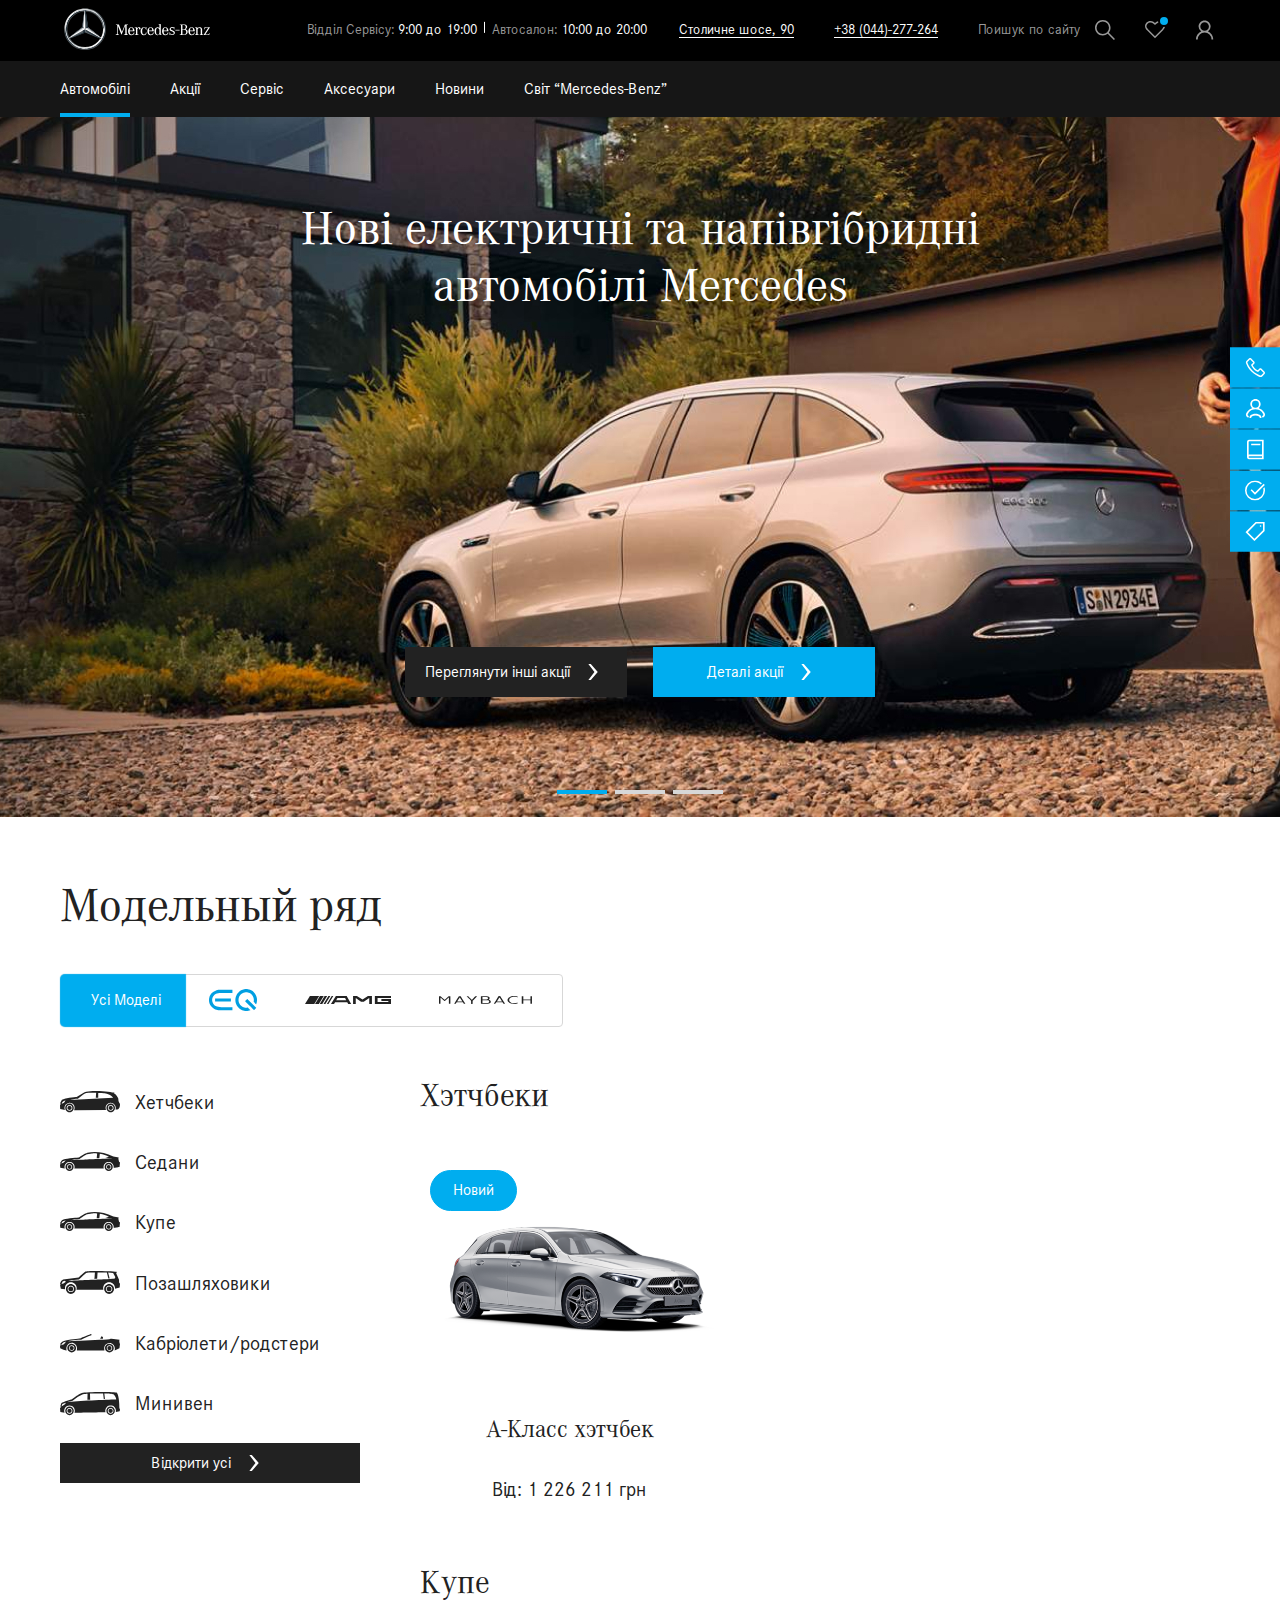
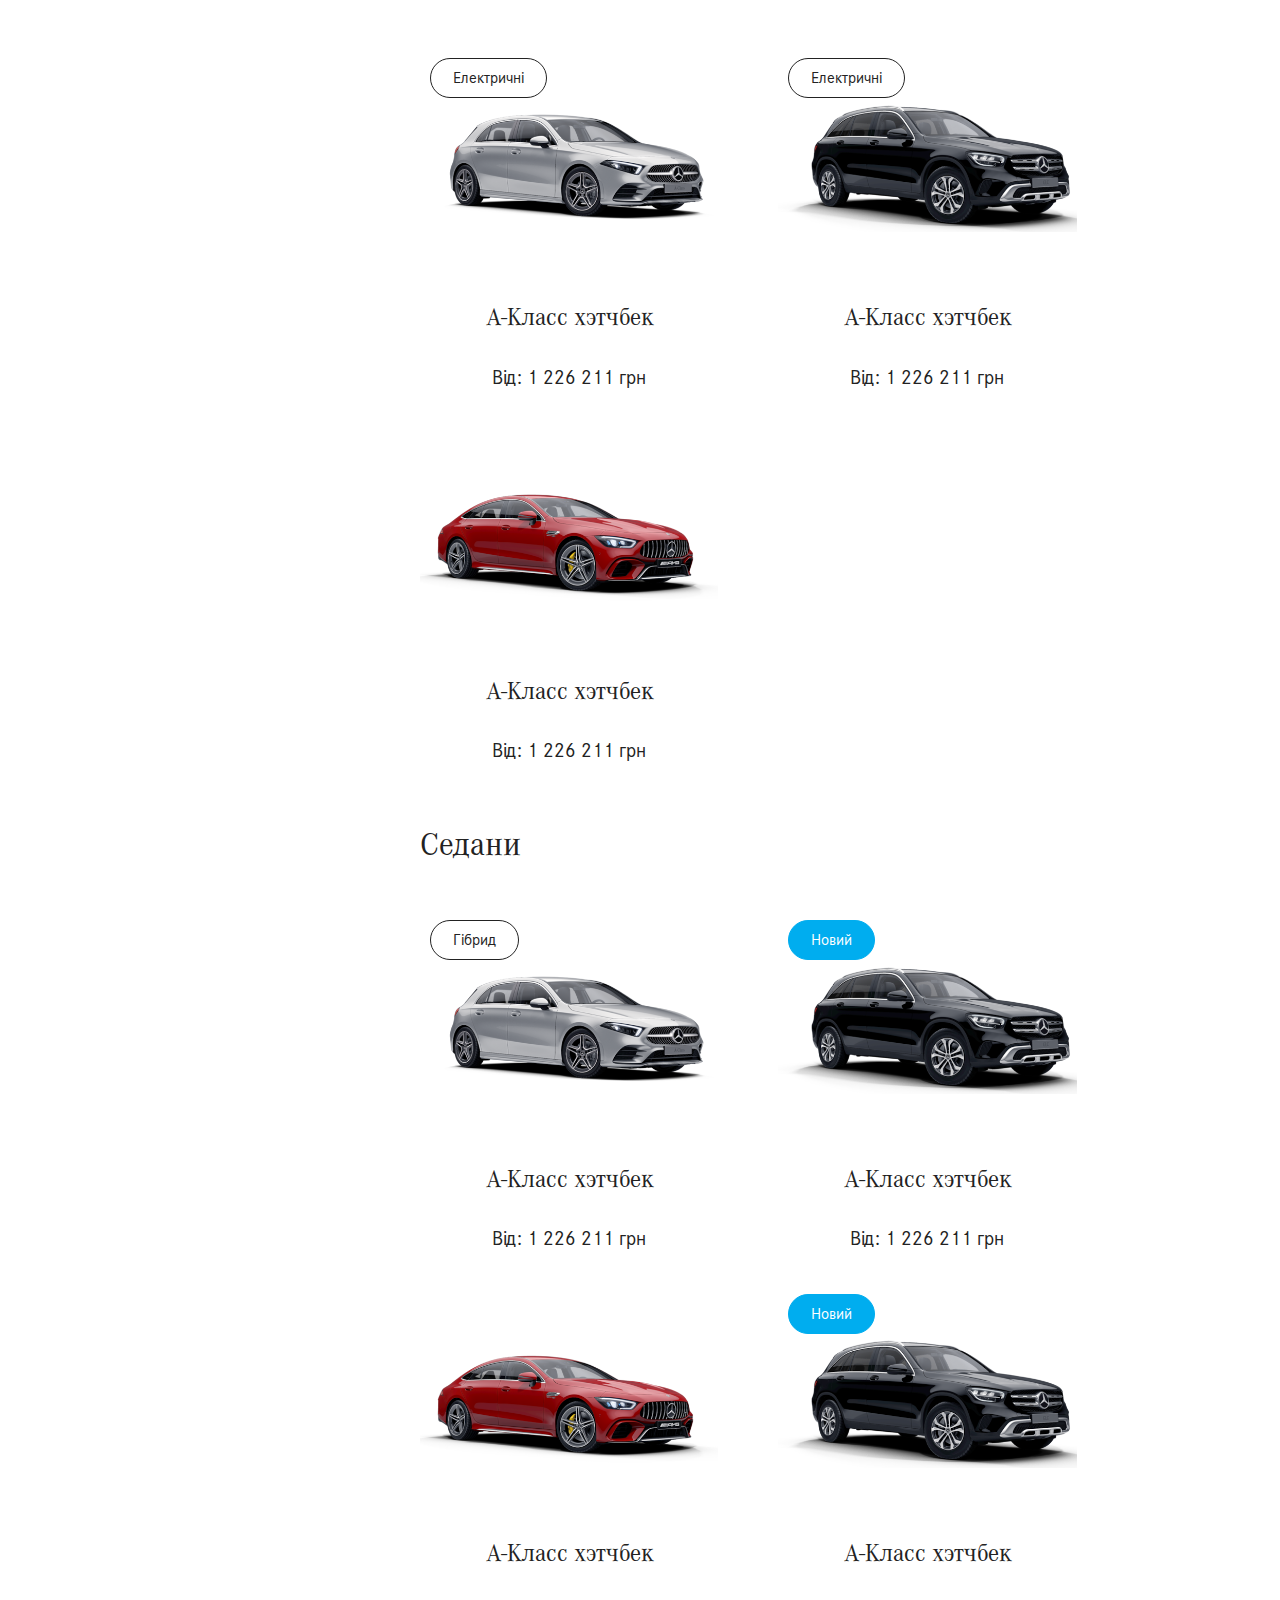
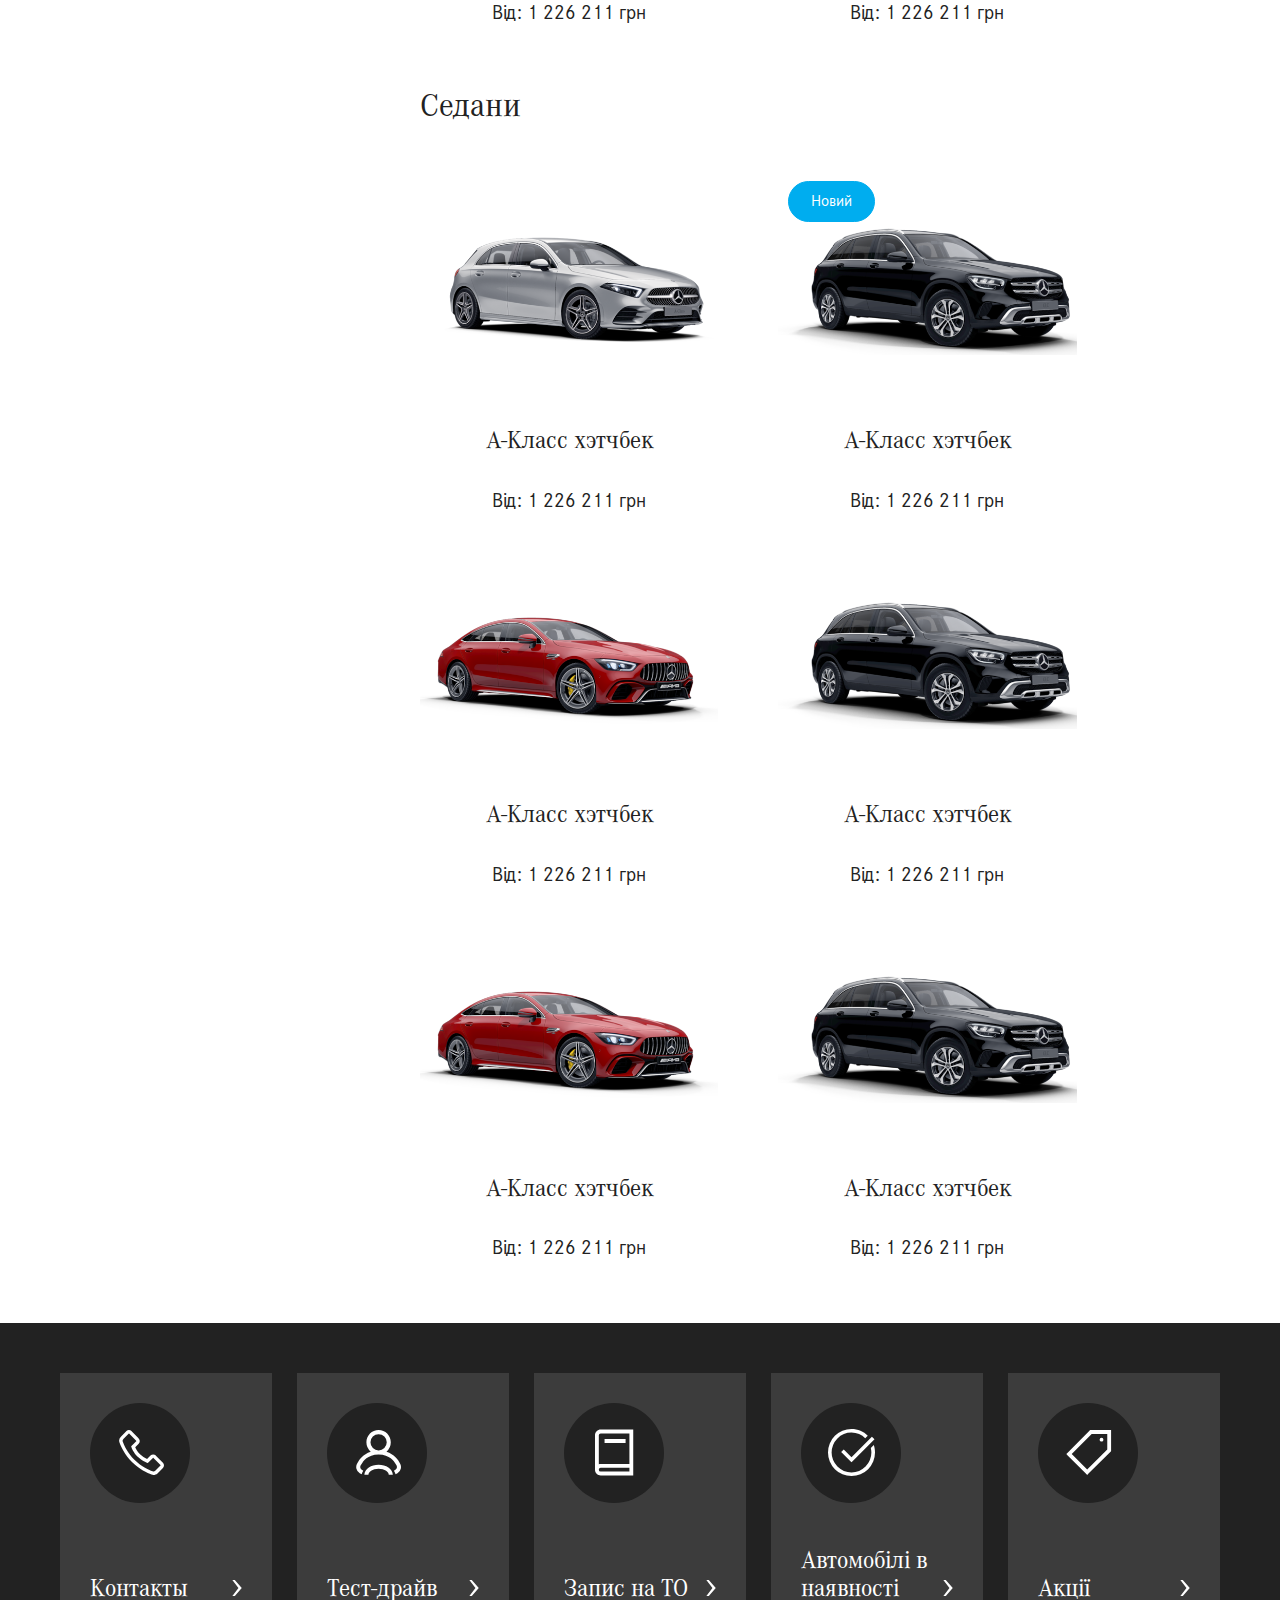
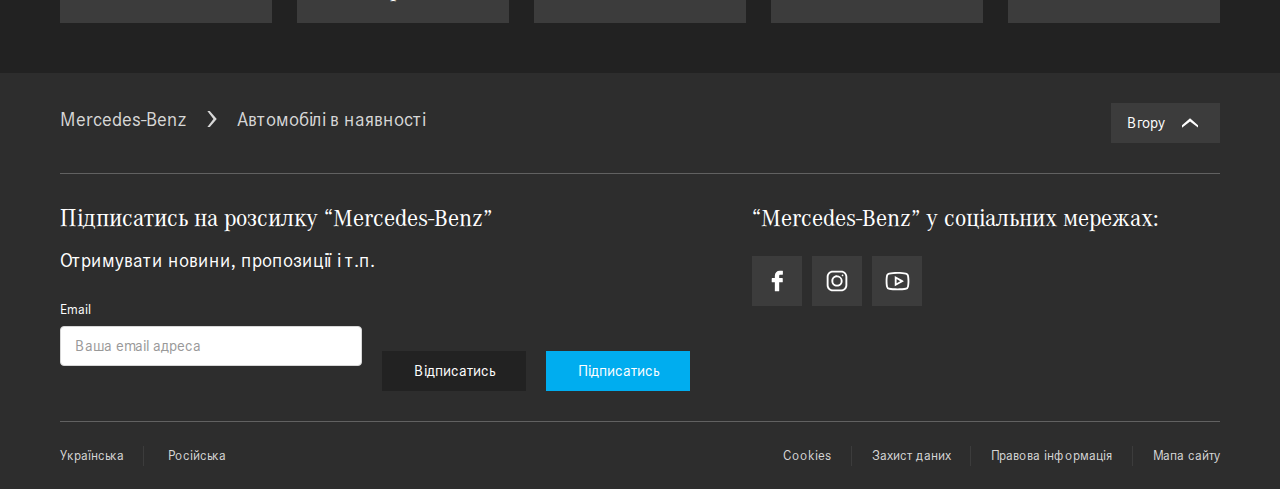
==== index.html @ 361cc805 "login-popup" ====
<!DOCTYPE html>
<html lang="ru">

<head>
	<meta charset="UTF-8">
	<meta name="viewport" content="width=device-width, user-scalable=no, initial-scale=1.0, maximum-scale=1.0, minimum-scale=1.0">
	<meta http-equiv="X-UA-Compatible" content="IE=edge">
	<meta name="format-detection" content="telephone=no">
	<title>Mercedes Benz</title>
	<meta name="description" content="">
	<meta name="keywords" content="">

	<!--== Preload Fonts -->
	<link rel="preload" href="fonts/CorporateA-Regular.woff2" as="font" type="font/woff" crossorigin="">
	<link rel="preload" href="fonts/CorporateS-Regular.woff2" as="font" type="font/woff" crossorigin="">

	<!--== favicon  -->
	<link rel="apple-touch-icon" sizes="180x180" href="favicon/apple-touch-icon.png">
	<link rel="icon" type="image/png" sizes="32x32" href="favicon/favicon-32x32.png">
	<link rel="icon" type="image/png" sizes="16x16" href="favicon/favicon-16x16.png">
	<link rel="manifest" href="favicon/site.webmanifest">
	<link rel="mask-icon" href="favicon/safari-pinned-tab.svg" color="#888888">
	<meta name="msapplication-TileColor" content="#000000">
	<meta name="theme-color" content="#000000">

	<link rel="stylesheet" href="css/vendor.css">
	<link rel="stylesheet" href="css/index.css">
</head>

<body class="body">
	<div class="site">
		<header class="site__header header">
			<div class="header__top">
				<div class="container">
					<a class="header__logo" href="/">
						<img src="images/mercedes-benz-logo.svg" alt="site logo">
					</a>

					<div class="header__info">
						<div class="header__worktime worktime">
							<div class="worktime__item">
								<span class="worktime__title">Відділ Сервісу:</span>
								<span class="worktime__time">9:00 до 19:00</span>
							</div>
							<div class="worktime__item">
								<span class="worktime__title">Автосалон:</span>
								<span class="worktime__time">10:00 до 20:00</span>
							</div>
						</div>
						
						<div class="header__address">Столичне шосе, 90</div>

						<a class="header__phone" href="tel:+38044277264">+38 (044)-277-264</a>
					</div>
					
					<div class="header__controll"> 
						<button class="button _icon header__search">
							Поишук по сайту
							<span class="icon">
								<svg class="icon-search">
									<use xlink:href="symbol/sprite.svg#icon-search"></use>
								</svg>
							</span>
						</button>

						<button class="button _icon _wishlist">
							<span class="icon">
								<svg class="icon-heart">
									<use xlink:href="symbol/sprite.svg#icon-heart"></use>
								</svg>
							</span>
						</button>
						<a class="button _icon js-popup" href="#popup-login">
							<span class="icon">
								<svg class="icon-user">
									<use xlink:href="symbol/sprite.svg#icon-user"></use>
								</svg>
							</span>
						</a>
					</div>

					<button class="button _icon button-burger">
						<span class="icon">
							<svg class="icon-burger">
								<use xlink:href="symbol/sprite.svg#icon-burger"></use>
							</svg>
						</span>
					</button>
				</div>
			</div>
	
			<div class="header__nav">
				<div class="container">
					<nav class="menu">
	<ul class="menu__list">
		<li class="menu__item _has-submenu">
			<a href="#" class="menu__link _is-active">Автомобілі</a>

			<div class="submenu ">
				<header class="submenu__header">
					<h2 class="submenu__title">Автомобілі</h2>
					<button class="button _icon">
						<span class="icon">
							<svg class="icon-times">
								<use xlink:href="symbol/sprite.svg#icon-times"></use>
							</svg>
						</span>
					</button>
				</header>

				<ul class="submenu__list">
					<li class="submenu__item _has-submenu">
						<a href="#" class="submenu__link">
							<span class="submenu__link-text">Огляд модельного ряду </span>
							<span class="icon">
								<svg class="icon-arrow-next">
									<use xlink:href="symbol/sprite.svg#icon-arrow-next"></use>
								</svg>
							</span>
						</a>

						<div class="submenu">
							<header class="submenu__header">
								<button class="button _icon">
									<span class="icon">
										<svg class="icon-arrow-prev">
											<use xlink:href="symbol/sprite.svg#icon-arrow-prev"></use>
										</svg>
									</span>
								</button>
								<span class="submenu__title">Огляд модельного ряду</span>
							</header>

							<ul class="submenu__list">
								<li class="submenu__item _has-submenu">
									<a href="#" class="submenu__link">Підменю другого порядку #1</a>
								</li>
								<li class="submenu__item _has-submenu">
									<a href="#" class="submenu__link">Підменю другого порядку #2</a>
								</li>
								<li class="submenu__item _has-submenu">
									<a href="#" class="submenu__link">Підменю другого порядку #3</a>
								</li>
								<li class="submenu__item _has-submenu">
									<a href="#" class="submenu__link">Підменю другого порядку #4</a>
								</li>
								<li class="submenu__item _has-submenu">
									<a href="#" class="submenu__link">Підменю другого порядку #5</a>
								</li>
							</ul>
						</div>
					</li>
					<li class="submenu__item _has-submenu">
						<a href="#" class="submenu__link">
							<span class="submenu__link-text">Огляд модельного ряду </span>
							<span class="icon">
								<svg class="icon-arrow-next">
									<use xlink:href="symbol/sprite.svg#icon-arrow-next"></use>
								</svg>
							</span>
						</a>

						<div class="submenu">
							<header class="submenu__header">
								<button class="button _icon">
									<span class="icon">
										<svg class="icon-arrow-prev">
											<use xlink:href="symbol/sprite.svg#icon-arrow-prev"></use>
										</svg>
									</span>
								</button>
								<span class="submenu__title">Огляд модельного ряду</span>
							</header>

							<ul class="submenu__list">
								<li class="submenu__item _has-submenu">
									<a href="#" class="submenu__link">Підменю другого порядку #1</a>
								</li>
								<li class="submenu__item _has-submenu">
									<a href="#" class="submenu__link">Підменю другого порядку #2</a>
								</li>
								<li class="submenu__item _has-submenu">
									<a href="#" class="submenu__link">Підменю другого порядку #3</a>
								</li>
								<li class="submenu__item _has-submenu">
									<a href="#" class="submenu__link">Підменю другого порядку #4</a>
								</li>
								<li class="submenu__item _has-submenu">
									<a href="#" class="submenu__link">Підменю другого порядку #5</a>
								</li>
							</ul>
						</div>
					</li>
					<li class="submenu__item">
						<a href="#" class="submenu__link">
							<span class="submenu__link-text">Автомобілі в наявності</span>
						</a>
					</li>
					<li class="submenu__item">
						<a href="#" class="submenu__link">
							<span class="submenu__link-text">Акційні автомобілі</span>
						</a>
					</li>
					<li class="submenu__item">
						<a href="#" class="submenu__link">
							<span class="submenu__link-text">Тест-драйв</span>
						</a>
					</li>
					<li class="submenu__item">
						<a href="#" class="submenu__link">
							<span class="submenu__link-text">Порівняти автомобілі</span>
						</a>
					</li>
					<li class="submenu__item">
						<a href="#" class="submenu__link">
							<span class="submenu__link-text">Фінансові програми</span>
						</a>
					</li>
					<li class="submenu__item">
						<a href="#" class="submenu__link">
							<span class="submenu__link-text">Прайс-лист</span>
						</a>
					</li>
					<li class="submenu__item">
						<a href="#" class="submenu__link">
							<span class="submenu__link-text">Корпоративнi продажi</span>
						</a>
					</li>
				</ul>
			</div>
		</li>

		<li class="menu__item _has-submenu">
			<a href="#" class="menu__link">Акції</a>

			<div class="submenu">
				<header class="submenu__header">
					<h2 class="submenu__title">Аакції</h2>
					<button class="button _icon">
						<span class="icon">
							<svg class="icon-times">
								<use xlink:href="symbol/sprite.svg#icon-times"></use>
							</svg>
						</span>
					</button>
				</header>

				<ul class="submenu__list">
					<li class="submenu__item _has-submenu">
						<a href="#" class="submenu__link">
							<span class="submenu__link-text">Огляд модельного ряду </span>
							<span class="icon">
								<svg class="icon-arrow-next">
									<use xlink:href="symbol/sprite.svg#icon-arrow-next"></use>
								</svg>
							</span>
						</a>

						<div class="submenu">
							<header class="submenu__header">
								<button class="button _icon">
									<span class="icon">
										<svg class="icon-arrow-prev">
											<use xlink:href="symbol/sprite.svg#icon-arrow-prev"></use>
										</svg>
									</span>
								</button>
								<span class="submenu__title">Огляд модельного ряду</span>
							</header>

							<ul class="submenu__list">
								<li class="submenu__item _has-submenu">
									<a href="#" class="submenu__link">Підменю другого порядку #1</a>
								</li>
								<li class="submenu__item _has-submenu">
									<a href="#" class="submenu__link">Підменю другого порядку #2</a>
								</li>
								<li class="submenu__item _has-submenu">
									<a href="#" class="submenu__link">Підменю другого порядку #3</a>
								</li>
								<li class="submenu__item _has-submenu">
									<a href="#" class="submenu__link">Підменю другого порядку #4</a>
								</li>
								<li class="submenu__item _has-submenu">
									<a href="#" class="submenu__link">Підменю другого порядку #5</a>
								</li>
							</ul>
						</div>
					</li>
					<li class="submenu__item _has-submenu">
						<a href="#" class="submenu__link">
							<span class="submenu__link-text">Огляд модельного ряду </span>
							<span class="icon">
								<svg class="icon-arrow-next">
									<use xlink:href="symbol/sprite.svg#icon-arrow-next"></use>
								</svg>
							</span>
						</a>

						<div class="submenu">
							<header class="submenu__header">
								<button class="button _icon">
									<span class="icon">
										<svg class="icon-arrow-prev">
											<use xlink:href="symbol/sprite.svg#icon-arrow-prev"></use>
										</svg>
									</span>
								</button>
								<span class="submenu__title">Огляд модельного ряду</span>
							</header>

							<ul class="submenu__list">
								<li class="submenu__item _has-submenu">
									<a href="#" class="submenu__link">Підменю другого порядку #1</a>
								</li>
								<li class="submenu__item _has-submenu">
									<a href="#" class="submenu__link">Підменю другого порядку #2</a>
								</li>
								<li class="submenu__item _has-submenu">
									<a href="#" class="submenu__link">Підменю другого порядку #3</a>
								</li>
								<li class="submenu__item _has-submenu">
									<a href="#" class="submenu__link">Підменю другого порядку #4</a>
								</li>
								<li class="submenu__item _has-submenu">
									<a href="#" class="submenu__link">Підменю другого порядку #5</a>
								</li>
							</ul>
						</div>
					</li>
					<li class="submenu__item">
						<a href="#" class="submenu__link">
							<span class="submenu__link-text">Автомобілі в наявності</span>
						</a>
					</li>
					<li class="submenu__item">
						<a href="#" class="submenu__link">
							<span class="submenu__link-text">Акційні автомобілі</span>
						</a>
					</li>
					<li class="submenu__item">
						<a href="#" class="submenu__link">
							<span class="submenu__link-text">Тест-драйв</span>
						</a>
					</li>
					<li class="submenu__item">
						<a href="#" class="submenu__link">
							<span class="submenu__link-text">Порівняти автомобілі</span>
						</a>
					</li>
					<li class="submenu__item">
						<a href="#" class="submenu__link">
							<span class="submenu__link-text">Фінансові програми</span>
						</a>
					</li>
					<li class="submenu__item">
						<a href="#" class="submenu__link">
							<span class="submenu__link-text">Прайс-лист</span>
						</a>
					</li>
					<li class="submenu__item">
						<a href="#" class="submenu__link">
							<span class="submenu__link-text">Корпоративнi продажi</span>
						</a>
					</li>
				</ul>
			</div>
		</li>
		
		<li class="menu__item"><a href="#" class="menu__link">Сервіс</a></li>
		
		<li class="menu__item"><a href="#" class="menu__link">Аксесуари</a></li>
		<li class="menu__item"><a href="#" class="menu__link">Новини</a></li>
		<li class="menu__item"><a href="#" class="menu__link">Світ “Mercedes-Benz”</a></li>
	</ul>
</nav>
				</div>
			</div>
		</header>
		

	<section class="section">
		<div class="main-slider swiper-container">
			<div class="main-slider__wrapper swiper-wrapper">
				<div class="main-slider__slide swiper-slide">
					<div class="main-slider__media">
						<img src="images/slider-slide-01.jpg" alt="">
					</div>
					<div class="main-slider__content">
						<div class="container">
							<h2 class="main-slider__title">Нові електричні та напівгібридні автомобілі Mercedes</h2>
						</div>
					</div>

					<div class="main-slider__footer">
						<div class="container">
							<a href="#" class="button button-primary _dark _icon-right" >
								Переглянути інші акції
								<span class="icon">
									<svg class="icon-arrow-next">
										<use xlink:href="symbol/sprite.svg#icon-arrow-next"></use>
									</svg>
								</span>
							</a>

							<a href="#" class="button button-primary _icon-right" >
								Деталі акції
								<span class="icon">
									<svg class="icon-arrow-next">
										<use xlink:href="symbol/sprite.svg#icon-arrow-next"></use>
									</svg>
								</span>
							</a>
						</div>
					</div>
				</div>
				<div class="main-slider__slide swiper-slide">
					<div class="main-slider__media">
						<img src="images/slider-slide-01.jpg" alt="">
					</div>
					<div class="main-slider__content">
						<div class="container">
							<h2 class="main-slider__title">Нові електричні та напівгібридні автомобілі Mercedes</h2>
						</div>
					</div>

					<div class="main-slider__footer">
						<div class="container">
							<a href="#" class="button button-primary _dark _icon-right" >
								Переглянути інші акції
								<span class="icon">
									<svg class="icon-arrow-next">
										<use xlink:href="symbol/sprite.svg#icon-arrow-next"></use>
									</svg>
								</span>
							</a>

							<a href="#" class="button button-primary _icon-right" >
								Деталі акції
								<span class="icon">
									<svg class="icon-arrow-next">
										<use xlink:href="symbol/sprite.svg#icon-arrow-next"></use>
									</svg>
								</span>
							</a>
						</div>
					</div>
				</div>
				<div class="main-slider__slide swiper-slide">
					<div class="main-slider__media">
						<img src="images/slider-slide-01.jpg" alt="">
					</div>
					<div class="main-slider__content">
						<div class="container">
							<h2 class="main-slider__title">Нові електричні та напівгібридні автомобілі Mercedes</h2>
						</div>
					</div>

					<div class="main-slider__footer">
						<div class="container">
							<a href="#" class="button button-primary _dark _icon-right" >
								Переглянути інші акції
								<span class="icon">
									<svg class="icon-arrow-next">
										<use xlink:href="symbol/sprite.svg#icon-arrow-next"></use>
									</svg>
								</span>
							</a>

							<a href="#" class="button button-primary _icon-right" >
								Деталі акції
								<span class="icon">
									<svg class="icon-arrow-next">
										<use xlink:href="symbol/sprite.svg#icon-arrow-next"></use>
									</svg>
								</span>
							</a>
						</div>
					</div>
				</div>
			</div>

			<div class="main-slider__pagination"></div>
		</div>
	</section>
	<section class="front-catalog">
		<header class="front-catalog__header">
			<div class="container">
				<h2 class="front-catalog__title">Модельный ряд</h2>
			</div>
		</header>

		<div class="front-catalog__model-sort model-sort">
			<div class="container">
				<div class="model-sort__content">
					<ul class="model-sort__list">
						<li class="model-sort__item">
							<button class="button model-sort__button _is-active" data-model-sort-label="Усі Моделі">Усі Моделі</button>
						</li>
						<li class="model-sort__item">
							<button class="button model-sort__button" data-model-sort-label="EQ Electric Intelligence">
								<svg width="48" height="22" viewBox="0 0 48 22" fill="none" xmlns="http://www.w3.org/2000/svg">
									<path d="M17.2435 0.688027C19.2449 0.688027 21.2621 0.688027 23.2635 0.688027C23.295 0.688027 23.3108 0.688027 23.3423 0.688027C23.4211 0.672027 23.4526 0.720026 23.4368 0.800026C23.4368 0.816026 23.4368 0.832027 23.4368 0.848027C23.4368 1.82403 23.4368 2.78403 23.4368 3.76003C23.4368 3.90403 23.4368 3.90403 23.2793 3.90403C19.6704 3.90403 16.0773 3.90403 12.4684 3.90403C11.7908 3.90403 11.1289 3.93603 10.467 4.00003C9.61603 4.09603 8.78079 4.24003 7.97708 4.49603C7.36247 4.68803 6.77938 4.94403 6.22781 5.28003C5.72351 5.58403 5.31377 5.98403 4.93555 6.43203C4.63613 6.78403 4.36822 7.13603 4.13183 7.53603C3.84817 8.01603 3.61178 8.52803 3.43843 9.07203C3.20204 9.82403 3.12324 10.576 3.15476 11.36C3.18628 11.92 3.28084 12.48 3.45419 13.024C3.83241 14.24 4.52581 15.264 5.42409 16.144C5.81807 16.528 6.27508 16.816 6.76362 17.056C7.56734 17.456 8.41833 17.696 9.30085 17.856C10.3094 18.032 11.318 18.112 12.3424 18.128C15.9827 18.144 19.6231 18.128 23.2635 18.144C23.4368 18.144 23.4211 18.144 23.4368 18.32C23.4368 19.28 23.4368 20.24 23.4368 21.184C23.4368 21.344 23.4368 21.344 23.2793 21.344C20.9311 21.344 18.583 21.344 16.2349 21.344C14.7378 21.344 13.2564 21.344 11.7593 21.344C10.9556 21.344 10.1518 21.264 9.34813 21.136C8.68624 21.024 8.04011 20.896 7.40974 20.704C6.70058 20.496 6.02294 20.24 5.36105 19.904C4.66764 19.552 4.00576 19.152 3.43843 18.624C2.88686 18.128 2.41408 17.584 1.95706 16.992C1.46853 16.352 1.05879 15.68 0.743607 14.928C0.475701 14.288 0.28659 13.632 0.160517 12.944C0.0344431 12.224 -0.0128344 11.488 0.00292477 10.752C0.018684 9.77603 0.160517 8.81603 0.459942 7.88803C0.633293 7.32803 0.88544 6.78403 1.16911 6.27203C1.54733 5.58403 2.03586 4.96003 2.54015 4.36803C3.12324 3.69603 3.76937 3.10403 4.54157 2.64003C5.17194 2.25603 5.84958 1.93603 6.54299 1.68003C7.1576 1.45603 7.80372 1.26403 8.43409 1.12003C9.01718 0.992026 9.60027 0.896027 10.1834 0.832027C11.7593 0.656027 13.351 0.736026 14.9269 0.720026C15.7148 0.672026 16.4713 0.688027 17.2435 0.688027Z" fill="#009FE2"/>
									<path d="M37.2104 22C36.4854 22 35.7763 21.936 35.0671 21.792C33.7433 21.52 32.5141 21.024 31.3795 20.272C30.6545 19.808 30.0084 19.248 29.4096 18.624C28.9525 18.144 28.5428 17.616 28.1646 17.056C27.7076 16.368 27.3451 15.632 27.0614 14.848C26.9039 14.4 26.762 13.952 26.6517 13.488C26.5099 12.816 26.4153 12.144 26.3838 11.472C26.368 10.928 26.3838 10.368 26.4311 9.824C26.4941 9.216 26.6044 8.624 26.762 8.048C26.9826 7.232 27.2978 6.464 27.6918 5.728C27.9755 5.216 28.2907 4.72 28.6531 4.256C29.0156 3.776 29.4253 3.328 29.8666 2.912C30.5285 2.288 31.2691 1.76 32.0729 1.312C32.5614 1.056 33.0499 0.831999 33.57 0.639999C34.1058 0.447999 34.6416 0.304 35.1932 0.192C35.9181 0.0480001 36.6588 0 37.3837 0C37.9038 0 38.4081 0.0639996 38.9124 0.144C39.653 0.272 40.378 0.464 41.0714 0.736C41.8278 1.024 42.5212 1.408 43.1989 1.856C43.8607 2.304 44.4596 2.816 45.0112 3.408C45.7676 4.224 46.398 5.136 46.8865 6.144C47.2805 6.976 47.5799 7.824 47.769 8.736C47.8793 9.312 47.9581 9.888 47.9897 10.464C48.0054 10.896 48.0054 11.344 47.9739 11.776C47.9581 12.192 47.8951 12.608 47.8163 13.008C47.706 13.616 47.5484 14.224 47.3278 14.816C47.2805 14.944 47.2332 15.072 47.1859 15.2C47.1544 15.296 47.1229 15.296 47.0599 15.232C46.6344 14.784 46.1931 14.352 45.7676 13.904C45.4209 13.552 45.0742 13.2 44.7117 12.832C44.6645 12.784 44.6487 12.752 44.6645 12.688C44.8536 11.824 44.8851 10.96 44.7905 10.096C44.7117 9.44 44.5699 8.816 44.3335 8.192C43.9868 7.296 43.514 6.496 42.8679 5.776C42.2375 5.072 41.4969 4.496 40.6616 4.048C40.0943 3.76 39.4954 3.536 38.8651 3.392C38.1874 3.232 37.494 3.168 36.8006 3.2C36.0284 3.248 35.272 3.392 34.5471 3.664C33.8537 3.92 33.2075 4.272 32.6244 4.72C31.9468 5.232 31.3795 5.84 30.8909 6.544C30.5127 7.104 30.1975 7.696 29.9769 8.336C29.7405 8.992 29.5987 9.68 29.5514 10.384C29.5041 10.976 29.5199 11.552 29.6144 12.144C29.7405 12.992 29.9927 13.776 30.3709 14.544C30.8752 15.552 31.5528 16.384 32.4196 17.088C33.2863 17.808 34.2792 18.288 35.3665 18.56C36.2491 18.784 37.1473 18.832 38.0614 18.736C38.3135 18.704 38.5657 18.672 38.8178 18.608C38.8966 18.592 38.9596 18.608 39.0069 18.672C39.7791 19.472 40.5671 20.256 41.3393 21.056C41.4181 21.136 41.3866 21.152 41.3078 21.184C40.6931 21.44 40.0785 21.632 39.4324 21.776C38.6917 21.92 37.951 22 37.2104 22Z" fill="#009FE2"/>
									<path d="M13.9813 12.608C11.4126 12.608 8.84382 12.608 6.27507 12.608C6.24356 12.608 6.21204 12.608 6.18052 12.608C6.11748 12.608 6.10172 12.592 6.10172 12.528C6.10172 12.416 6.10172 12.304 6.10172 12.192C6.10172 11.312 6.10172 10.432 6.10172 9.55202C6.10172 9.39202 6.10172 9.39202 6.25932 9.39202C9.61602 9.39202 12.9727 9.39202 16.3452 9.39202C18.1102 9.39202 19.891 9.39202 21.656 9.39202C21.924 9.39202 21.8767 9.37602 21.8767 9.61602C21.8767 10.56 21.8767 11.52 21.8767 12.464C21.8767 12.608 21.8767 12.608 21.7348 12.608C19.1346 12.608 16.5658 12.608 13.9813 12.608Z" fill="#009FE2"/>
									<path d="M47.2017 18.96C47.1859 18.976 47.1702 19.008 47.1544 19.024C46.461 19.728 45.7676 20.416 45.09 21.12C45.0112 21.2 44.9639 21.184 44.8851 21.104C44.365 20.576 43.8607 20.048 43.3407 19.536C42.4582 18.64 41.5757 17.728 40.6931 16.832C40.0943 16.224 39.4797 15.6 38.8808 14.992C37.9668 14.064 37.0685 13.136 36.1545 12.208C36.0915 12.144 36.1072 12.112 36.1545 12.064C36.6903 11.52 37.2261 10.976 37.7619 10.432C37.9195 10.272 38.0929 10.096 38.2505 9.936C38.2977 9.872 38.345 9.888 38.3923 9.936C38.9754 10.528 39.5585 11.12 40.1416 11.712C40.4568 12.032 40.7719 12.352 41.0871 12.672C41.6072 13.2 42.1272 13.728 42.663 14.272C43.4983 15.136 44.3493 15.984 45.1845 16.848C45.8464 17.52 46.5083 18.192 47.1702 18.864C47.1702 18.896 47.2017 18.912 47.2017 18.96Z" fill="#009FE2"/>
								</svg>
							</button>
						</li>
						<li class="model-sort__item">
							<button class="button model-sort__button" data-model-sort-label="AMG">
								<svg width="86" height="8" viewBox="0 0 86 8" fill="none" xmlns="http://www.w3.org/2000/svg">
									<path fill-rule="evenodd" clip-rule="evenodd" d="M0 8H9.3011L14.1705 0.0347612H4.90567L0 8ZM18.7121 0.0347612H14.9335L10.0283 8H13.8436L18.7121 0.0347612ZM14.7519 8H17.2949L22.1638 0.0347612H19.6204L14.7519 8ZM18.5305 8H20.3834L25.3245 0.0347612H23.3989L18.5305 8ZM28.3037 0.0347612H26.7417L21.8728 8H23.4352L28.3037 0.0347612ZM86 1.91287V0H69.8681V7.9648H86V3.02574H76.3721V4.93861H83.3472V5.98196H72.5568V1.91287H86ZM64.2361 2.01716V7.9648H66.9253V0H62.9651L57.5152 3.5824L51.8837 0H48.0684V7.9648H50.7575V2.01716L56.0254 5.70429H58.7508L64.2361 2.01716ZM46.1433 7.9648L41.6743 0H30.8834L25.9786 7.9648H29.0304L30.084 6.2605H42.2553L43.2004 7.9648H46.1433ZM40.0755 1.91287L41.2017 4.2077H31.1744L32.4821 1.91287H40.0755Z" fill="#222222"/>
								</svg>
							</button>
						</li>
						<li class="model-sort__item">
							<button class="button model-sort__button" data-model-sort-label="Maybach">
								<svg width="93" height="8" viewBox="0 0 93 8" fill="none" xmlns="http://www.w3.org/2000/svg">
									<path d="M41.8912 3.9794C41.8912 2.83896 41.8912 1.67425 41.8912 0.533811C41.8912 0.194104 41.9427 0.145574 42.3031 0.145574C44.1312 0.145574 45.9593 0.121309 47.8131 0.145574C48.7143 0.145574 49.5382 0.363959 50.1819 1.04337C50.8513 1.74705 50.7998 2.66911 50.1046 3.34852C49.8987 3.54264 49.9244 3.59117 50.1819 3.71249C50.7998 3.95514 51.3148 4.31911 51.598 4.90146C51.9842 5.67793 51.7525 6.5272 51.0316 7.10955C50.4394 7.57058 49.7699 7.81323 48.9975 7.81323C46.7575 7.81323 44.5174 7.81323 42.3031 7.81323C41.9942 7.81323 41.9427 7.7647 41.9427 7.47352C41.8912 6.30882 41.8912 5.14411 41.8912 3.9794ZM46.1653 4.19779C45.3928 4.19779 44.6462 4.19779 43.8737 4.19779C43.5133 4.19779 43.4618 4.24631 43.4618 4.58602C43.4618 5.31396 43.4618 6.0419 43.4618 6.76984C43.4618 7.06102 43.539 7.10955 43.8223 7.10955C45.3671 7.10955 46.8862 7.10955 48.4311 7.10955C48.8173 7.10955 49.2035 7.01249 49.5382 6.76984C50.3879 6.18749 50.4909 5.2897 49.6669 4.61029C49.2807 4.29484 48.843 4.17352 48.3281 4.17352C47.6329 4.19778 46.8862 4.19779 46.1653 4.19779ZM45.6761 0.897782C45.0581 0.897782 44.4402 0.897782 43.8223 0.897782C43.539 0.897782 43.4618 0.94631 43.4618 1.23749C43.4618 1.89263 43.4618 2.52352 43.4618 3.17866C43.4618 3.39705 43.539 3.51837 43.7965 3.51837C45.0066 3.51837 46.191 3.54264 47.4012 3.51837C48.0963 3.49411 48.6628 3.20293 49.0232 2.62058C49.1777 2.35367 49.1777 2.08675 49.0232 1.81984C48.637 1.21322 48.0963 0.922048 47.3497 0.922048C46.7832 0.897783 46.2168 0.897782 45.6761 0.897782Z" fill="#222222"/>
									<path d="M9.78405 1.60145C9.57807 1.7713 9.37209 1.91689 9.19186 2.08674C8.08472 3.05733 7.00332 4.00365 5.89618 4.97424C5.71595 5.11983 5.61296 5.09557 5.45847 4.97424C4.48007 4.12498 3.50166 3.27571 2.549 2.42645C2.26578 2.1838 1.98256 1.94115 1.69934 1.69851C1.67359 1.67424 1.5706 1.64998 1.54485 1.64998C1.49336 1.67424 1.46761 1.74703 1.46761 1.79556C1.46761 1.91689 1.46761 2.06248 1.46761 2.1838C1.46761 3.95513 1.46761 5.70219 1.46761 7.47351C1.46761 7.74042 1.39037 7.81322 1.10714 7.81322C0.849668 7.81322 0.566445 7.81322 0.30897 7.81322C0.10299 7.81322 0 7.71616 0 7.52204C0 7.40072 0 7.25513 0 7.1338C0 4.92571 0 2.71762 0 0.533799C0 0.194092 0.0514951 0.145561 0.41196 0.145561C0.61794 0.145561 0.82392 0.169826 1.0299 0.145561C1.36462 0.121297 1.59635 0.218358 1.82807 0.436741C2.88372 1.38307 3.96512 2.32939 5.02076 3.27571C5.17525 3.4213 5.35548 3.56689 5.53571 3.66395C5.61296 3.71248 5.76744 3.68821 5.81894 3.63968C6.53987 3.0088 7.2608 2.35365 7.98173 1.72277C8.52242 1.23747 9.08887 0.776447 9.62957 0.315417C9.70681 0.242623 9.83555 0.194092 9.93854 0.169828C10.3248 0.145563 10.711 0.145563 11.1229 0.169828C11.2774 0.169828 11.3804 0.266888 11.3804 0.436741C11.3804 0.558065 11.3804 0.703651 11.3804 0.824974C11.3804 3.03306 11.3804 5.24116 11.3804 7.44925C11.3804 7.76469 11.3289 7.81322 10.9942 7.81322C10.7367 7.81322 10.4792 7.81322 10.2218 7.81322C9.96429 7.81322 9.88704 7.71616 9.88704 7.49777C9.88704 7.03674 9.88704 6.57571 9.88704 6.09042C9.88704 4.68307 9.88704 3.25145 9.91279 1.84409C9.91279 1.7713 9.88704 1.72277 9.88704 1.64998C9.83555 1.64998 9.8098 1.62571 9.78405 1.60145Z" fill="#222222"/>
									<path d="M92.9485 4.00368C92.9485 5.16838 92.9485 6.33309 92.9485 7.4978C92.9485 7.78897 92.897 7.8375 92.588 7.8375C92.3048 7.8375 92.0216 7.8375 91.7641 7.8375C91.4809 7.8375 91.4294 7.78897 91.4294 7.4978C91.4294 6.52721 91.4294 5.58088 91.4294 4.61029C91.4294 4.22206 91.4037 4.19779 90.9917 4.19779C88.9062 4.19779 86.7949 4.19779 84.7093 4.19779C84.3488 4.19779 84.3231 4.22206 84.3231 4.56177C84.3231 5.53235 84.3231 6.47868 84.3231 7.44927C84.3231 7.78897 84.2716 7.8375 83.9111 7.8375C83.6279 7.8375 83.3447 7.8375 83.0615 7.8375C82.8297 7.8375 82.7267 7.74044 82.7267 7.52206C82.7267 5.16838 82.7267 2.83897 82.7267 0.485291C82.7267 0.242644 82.8297 0.169849 83.0872 0.169849C83.3962 0.169849 83.7051 0.169849 83.9884 0.169849C84.2201 0.169849 84.3488 0.266909 84.3488 0.485291C84.3488 1.35882 84.3488 2.25661 84.3231 3.13014C84.3231 3.42132 84.4003 3.49412 84.6836 3.49412C86.8206 3.49412 88.9319 3.49412 91.0689 3.49412C91.4037 3.49412 91.4552 3.44559 91.4552 3.13014C91.4552 2.25661 91.4552 1.38308 91.4552 0.509554C91.4552 0.218377 91.5067 0.169849 91.8156 0.169849C92.0988 0.169849 92.3821 0.169849 92.6395 0.169849C92.9228 0.169849 93 0.218377 93 0.509554C92.9485 1.65 92.9485 2.8147 92.9485 4.00368Z" fill="#222222"/>
									<path d="M54.8165 7.74045C55.2542 7.03677 55.6919 6.35736 56.1038 5.67795C56.5673 4.92574 57.0565 4.17354 57.5199 3.42133C58.1894 2.40221 58.8588 1.38309 59.5282 0.339709C59.6312 0.169856 59.7857 0.121328 59.9917 0.121328C60.3007 0.145593 60.6096 0.121328 60.8929 0.121328C61.0988 0.121328 61.2276 0.169856 61.3306 0.339709C61.897 1.26177 62.4892 2.18383 63.0814 3.10589C63.4934 3.73677 63.9053 4.34339 64.3173 4.97427C64.858 5.82354 65.3987 6.64854 65.9136 7.4978C66.0424 7.71619 66.0166 7.78898 65.7334 7.78898C65.4759 7.78898 65.1927 7.76472 64.9352 7.78898C64.6263 7.81324 64.446 7.69192 64.3173 7.44927C64.137 7.13383 63.9053 6.81839 63.7251 6.50295C63.6221 6.30883 63.4676 6.23604 63.2359 6.23604C61.3306 6.23604 59.451 6.23604 57.5457 6.23604C57.3397 6.23604 57.2367 6.3331 57.1337 6.47869C56.902 6.86692 56.6703 7.23089 56.4385 7.59486C56.3871 7.66766 56.2841 7.76472 56.1811 7.76472C55.7949 7.78898 55.4086 7.78898 54.9967 7.76472C54.9709 7.81325 54.8937 7.78898 54.8165 7.74045ZM60.4809 1.43162C60.4552 1.43162 60.4037 1.43162 60.3779 1.43162C60.1719 1.74706 59.966 2.0625 59.76 2.40221C59.1935 3.32427 58.6013 4.24633 58.0349 5.16839C57.9834 5.24119 57.9834 5.36251 57.9576 5.45957C58.0606 5.48383 58.1379 5.53236 58.2409 5.53236C59.7342 5.53236 61.2018 5.53236 62.6952 5.53236C62.7724 5.53236 62.9012 5.5081 62.9269 5.45957C62.9527 5.36251 62.9269 5.26545 62.8754 5.19265C62.2832 4.22207 61.691 3.27574 61.0988 2.30515C60.8929 2.03824 60.6869 1.74706 60.4809 1.43162Z" fill="#222222"/>
									<path d="M20.7782 6.26029C19.8771 6.26029 18.9502 6.26029 18.049 6.26029C17.8173 6.26029 17.637 6.33309 17.534 6.5272C17.3023 6.91544 17.0448 7.27941 16.7874 7.64338C16.7101 7.74044 16.5556 7.81323 16.4527 7.81323C16.1179 7.8375 15.7832 7.8375 15.4742 7.81323C15.2168 7.81323 15.1653 7.74044 15.294 7.52206C15.7575 6.76985 16.2467 6.01764 16.7101 5.26544C17.6113 3.85808 18.5382 2.42647 19.4394 1.01911C19.5939 0.752199 19.7741 0.509551 19.9801 0.291169C20.0573 0.218375 20.2118 0.169844 20.3148 0.145579C20.6238 0.121314 20.9585 0.121314 21.2674 0.145579C21.3962 0.145579 21.5764 0.242639 21.6537 0.339698C22.0141 0.849257 22.3488 1.40735 22.6835 1.94117C23.6362 3.42132 24.5889 4.92573 25.5415 6.40588C25.7733 6.74559 26.005 7.08529 26.2367 7.425C26.2882 7.52206 26.3139 7.64338 26.3397 7.74044C26.2367 7.7647 26.1337 7.81323 26.0307 7.81323C25.7733 7.81323 25.49 7.78897 25.2326 7.81323C24.9493 7.8375 24.7948 7.74044 24.6661 7.52206C24.4601 7.18235 24.2541 6.86691 24.0739 6.5272C23.9709 6.35735 23.8164 6.26029 23.5847 6.26029C22.6578 6.26029 21.7309 6.26029 20.7782 6.26029ZM20.9585 1.62573C20.8297 1.43161 20.7267 1.43161 20.598 1.62573C20.3148 2.08676 20.0058 2.52353 19.7226 2.98456C19.2591 3.73676 18.7957 4.4647 18.3322 5.21691C18.2807 5.2897 18.255 5.41103 18.2807 5.48382C18.3065 5.53235 18.4352 5.55661 18.5382 5.55661C19.2849 5.55661 20.0573 5.55661 20.804 5.55661C21.5507 5.55661 22.2973 5.55661 23.044 5.55661C23.1213 5.55661 23.2757 5.53235 23.3015 5.48382C23.3272 5.41103 23.3015 5.2897 23.25 5.21691" fill="#222222"/>
									<path d="M75.0797 7.98309C74.0756 8.05589 73.0972 7.88603 72.1445 7.61912C71.1404 7.32795 70.2392 6.81839 69.4925 6.11471C68.8488 5.50809 68.4884 4.78015 68.5141 3.93088C68.5399 3.15441 68.8488 2.52353 69.441 1.96544C70.2907 1.14044 71.2949 0.630884 72.4535 0.315442C73.3032 0.0970596 74.1528 0 75.0282 0C76.1869 0 77.3198 0.145588 78.4269 0.4125C78.7359 0.485294 78.9419 1.01912 78.7101 1.2375C78.6586 1.28603 78.5042 1.28603 78.4269 1.26177C77.0623 0.800735 75.6462 0.679412 74.1786 0.77647C73.5606 0.825 72.9684 1.01912 72.3763 1.26177C71.6811 1.55294 71.1146 1.96544 70.6769 2.5478C69.9045 3.61544 70.0075 4.85295 70.9344 5.82353C71.6553 6.57574 72.5565 6.96398 73.5606 7.15809C75.157 7.4978 76.7276 7.25515 78.2724 6.81839C78.3754 6.79412 78.4527 6.74559 78.5557 6.74559C78.6072 6.74559 78.6844 6.76986 78.7101 6.81839C78.8904 7.13383 78.7101 7.54633 78.3497 7.61912C77.5772 7.76471 76.7791 7.88603 75.9809 7.98309C75.7234 8.00736 75.3887 7.98309 75.0797 7.98309Z" fill="#222222"/>
									<path d="M32.1072 6.21176C32.1072 5.92058 32.0814 5.60514 32.1072 5.31396C32.1586 4.8772 31.9784 4.56176 31.6437 4.27058C31.0515 3.71249 30.4851 3.13014 29.8929 2.54779C29.2234 1.86838 28.5282 1.18896 27.8588 0.533814C27.7816 0.46102 27.7558 0.36396 27.7043 0.266901C27.8073 0.242636 27.9103 0.19411 28.0133 0.19411C28.2965 0.19411 28.5797 0.19411 28.863 0.19411C29.0947 0.19411 29.3007 0.266904 29.4552 0.436757C30.0473 1.04338 30.6653 1.67426 31.2575 2.28087C31.7209 2.7419 32.1844 3.20294 32.6478 3.6397C32.7766 3.78529 32.9053 3.80955 33.0598 3.6397C33.446 3.25146 33.8322 2.86323 34.2184 2.47499C34.9136 1.77132 35.6346 1.06764 36.3555 0.363962C36.4585 0.266903 36.6387 0.218372 36.7674 0.218372C37.1022 0.194107 37.4626 0.194107 37.7973 0.218372C37.8746 0.218372 37.9776 0.266904 38.0033 0.315433C38.0291 0.363963 37.9776 0.461019 37.9261 0.509548C36.8189 1.62573 35.6861 2.74191 34.5789 3.88235C34.3472 4.12499 34.0897 4.31911 33.858 4.56176C33.755 4.70735 33.652 4.8772 33.652 5.04706C33.6263 5.87206 33.652 6.69705 33.652 7.49779C33.652 7.8375 33.6005 7.88603 33.24 7.88603C32.9568 7.88603 32.6736 7.88603 32.4161 7.88603C32.1844 7.88603 32.0814 7.78897 32.0814 7.57059C32.1071 7.08529 32.1072 6.64852 32.1072 6.21176Z" fill="#222222"/>
								</svg>
							</button>
						</li>
					</ul>

					<button class="model-sort__dropdown button-primary _dark _icon-right">
					
						<span class="button-text">Усі моделі</span>

						<span class="icon _down">
							<svg class="icon-arrow-next">
								<use xlink:href="symbol/sprite.svg#icon-arrow-next"></use>
							</svg>
						</span>
					
					</button>
				</div>
			</div>
		</div>

		<div class="front-catalog__content content">
			<div class="container">
				<aside class="content__aside">
					<div class="category-sort">
						<ul class="category-sort__list">
							<li class="category-sort__item">
								<button class="button">
									<span class="icon-car">
										<svg width="60" height="22" viewBox="0 0 60 22" fill="#222222" xmlns="http://www.w3.org/2000/svg">
											<path d="M9.51734 14.7906C8.96072 14.7906 8.4269 15.0117 8.03331 15.4053C7.63972 15.7989 7.4186 16.3327 7.4186 16.8893C7.4186 17.4459 7.63972 17.9798 8.03331 18.3733C8.4269 18.7669 8.96072 18.9881 9.51734 18.9881C10.074 18.9881 10.6078 18.7669 11.0014 18.3733C11.395 17.9798 11.6161 17.4459 11.6161 16.8893C11.6161 16.3327 11.395 15.7989 11.0014 15.4053C10.6078 15.0117 10.074 14.7906 9.51734 14.7906Z" />
											<path d="M9.51734 12.6246C8.38626 12.6246 7.30151 13.0739 6.50171 13.8737C5.70192 14.6735 5.2526 15.7582 5.2526 16.8893C5.2526 18.0204 5.70192 19.1051 6.50171 19.9049C7.30151 20.7047 8.38626 21.1541 9.51734 21.1541C10.6484 21.1541 11.7332 20.7047 12.533 19.9049C13.3328 19.1051 13.7821 18.0204 13.7821 16.8893C13.7821 15.7582 13.3328 14.6735 12.533 13.8737C11.7332 13.0739 10.6484 12.6246 9.51734 12.6246ZM9.51734 19.7434C8.76027 19.7434 8.03421 19.4426 7.49888 18.9073C6.96355 18.372 6.66281 17.6459 6.66281 16.8888C6.66281 16.1318 6.96355 15.4057 7.49888 14.8704C8.03421 14.3351 8.76027 14.0343 9.51734 14.0343C10.2745 14.0343 11.0007 14.3351 11.5361 14.8705C12.0716 15.4059 12.3723 16.1321 12.3723 16.8893C12.3723 17.6465 12.0716 18.3727 11.5361 18.9081C11.0007 19.4435 10.2745 19.7443 9.51734 19.7443V19.7434ZM50.7117 14.7906C50.1551 14.7908 49.6214 15.0122 49.228 15.406C48.8346 15.7997 48.6137 16.3337 48.614 16.8903C48.6142 17.4469 48.8356 17.9806 49.2293 18.374C49.6231 18.7674 50.157 18.9883 50.7137 18.9881C51.2703 18.9878 51.804 18.7664 52.1974 18.3727C52.5908 17.9789 52.8117 17.445 52.8114 16.8884C52.8112 16.3317 52.5898 15.798 52.196 15.4046C51.8023 15.0112 51.2684 14.7903 50.7117 14.7906Z" />
											<path d="M50.7117 12.6246C49.5807 12.6246 48.4959 13.0739 47.6961 13.8737C46.8963 14.6735 46.447 15.7582 46.447 16.8893C46.447 18.0204 46.8963 19.1051 47.6961 19.9049C48.4959 20.7047 49.5807 21.1541 50.7117 21.1541C51.8428 21.1541 52.9276 20.7047 53.7274 19.9049C54.5271 19.1051 54.9765 18.0204 54.9765 16.8893C54.9765 15.7582 54.5271 14.6735 53.7274 13.8737C52.9276 13.0739 51.8428 12.6246 50.7117 12.6246ZM50.7117 19.7434C49.9547 19.7431 49.2287 19.4421 48.6936 18.9066C48.1584 18.3711 47.8579 17.6449 47.8582 16.8879C47.8584 16.1308 48.1594 15.4048 48.6949 14.8697C49.2304 14.3346 49.9566 14.0341 50.7137 14.0343C51.4708 14.0346 52.1969 14.3356 52.7322 14.8712C53.2674 15.4068 53.568 16.1331 53.5677 16.8903C53.5674 17.6475 53.2664 18.3736 52.7308 18.9088C52.1952 19.444 51.4689 19.7446 50.7117 19.7443V19.7434Z" />
											<path d="M59.7226 12.4631C58.7357 11.0982 58.2543 9.43252 58.361 7.75156C58.361 7.75156 56.7427 3.23793 53.6206 2.21643L54.47 1.89451C54.4821 1.88969 54.4922 1.88114 54.499 1.87013C54.5058 1.85911 54.5089 1.84621 54.5078 1.83331C54.5067 1.82041 54.5016 1.80819 54.493 1.79846C54.4845 1.78872 54.4731 1.78197 54.4604 1.7792C52.9661 1.49764 43.7717 -0.155214 35.1836 0.012954C35.1183 0.0041348 35.0525 -3.93982e-05 34.9866 0.000461958C32.5496 -0.0168353 28.3425 0.455957 26.4187 0.68947C26.3238 0.729528 26.2219 0.750116 26.1189 0.75001C25.6461 0.921061 25.13 0.969109 24.7053 1.24298C24.6447 1.28206 24.5791 1.31277 24.5102 1.33427L16.6179 5.91228V5.89979L15.7501 6.02664C13.6889 6.10255 10.0017 6.65414 6.94677 7.16345L5.68792 7.40753L5.64563 7.41811L5.52071 7.46231L1.94402 8.69714L0.406486 11.3946L0.529488 13.4539L0.0201801 14.2697L0 14.2928L0.172012 18.0021L2.78486 18.5124L4.92588 18.9477C3.62089 16.2618 5.52071 13.8104 5.52071 13.8104C6.2913 12.7997 7.41405 12.116 8.66571 11.8954C9.91736 11.6747 11.2062 11.9332 12.276 12.6194C13.3457 13.3057 14.118 14.3694 14.4393 15.5991C14.7606 16.8288 14.6072 18.1344 14.0098 19.2562L15.508 19.285L44.6884 19.0198L44.7384 19.0178V19.0198L44.8278 19.0159L46.0655 18.966C45.7234 18.2109 45.5719 17.3834 45.6244 16.5562C45.677 15.7289 45.9319 14.9272 46.3667 14.2216C46.8016 13.5159 47.4031 12.9278 48.1185 12.509C48.8338 12.0902 49.6411 11.8535 50.4693 11.8197C51.2976 11.7859 52.1214 11.9561 52.8685 12.3152C53.6156 12.6744 54.263 13.2115 54.7539 13.8794C55.2448 14.5473 55.5642 15.3256 55.6839 16.1458C55.8037 16.966 55.7201 17.8031 55.4406 18.5835L56.3881 18.545C57.0396 18.5643 58.8847 18.4134 59.5804 16.2099C60.4328 13.5135 59.7226 12.4631 59.7226 12.4631ZM4.00143 11.7972L1.83447 12.7822C1.83447 12.7822 1.66534 10.5201 5.5553 9.58218L4.00143 11.7972ZM9.51734 9.02963C9.51734 9.02963 13.6264 7.54976 17.8854 7.63432L23.5819 3.32346C23.5819 3.32346 25.3588 1.67541 28.5722 1.67541H33.45L36.1599 1.80034L35.7871 6.67817H38.226V1.89451L41.7296 2.05595L43.8851 2.27217C45.7176 2.44226 50.4455 3.21391 53.1478 6.70411L9.51734 9.02963Z" />
										</svg>
									</span>
									Хетчбеки
								</button>
							</li>
							<li class="category-sort__item">
								<button class="button">
									<span class="icon-car">
										<svg width="60" height="20" viewBox="0 0 60 20" fill="#222222" xmlns="http://www.w3.org/2000/svg">
											<path d="M9.54694 13.1059C8.52389 13.1059 7.63736 13.9924 7.63736 15.0146C7.63736 15.2876 7.70563 15.5607 7.84216 15.8328C8.1835 16.4463 8.79695 16.9232 9.54694 16.9232C10.296 16.9232 10.9787 16.5155 11.2517 15.8328C11.3873 15.5607 11.4556 15.2876 11.4556 15.0146C11.4556 13.9242 10.6373 13.1059 9.54694 13.1059ZM48.6829 10.856C47.599 10.8592 46.5605 11.2912 45.7942 12.0576C45.0278 12.824 44.5958 13.8625 44.5925 14.9463C44.5955 16.0303 45.0274 17.069 45.7938 17.8356C46.5602 18.6022 47.5989 19.0343 48.6829 19.0376C49.767 19.0346 50.8059 18.6026 51.5725 17.8359C52.3391 17.0693 52.7711 16.0304 52.7741 14.9463C52.7709 13.8623 52.3388 12.8237 51.5722 12.0572C50.8056 11.2908 49.7668 10.859 48.6829 10.856ZM48.6829 17.5376C48.3426 17.5377 48.0056 17.4708 47.6912 17.3406C47.3768 17.2104 47.0912 17.0195 46.8506 16.7788C46.61 16.5382 46.4192 16.2525 46.2892 15.938C46.1591 15.6236 46.0923 15.2866 46.0925 14.9463C46.0924 14.6061 46.1593 14.2692 46.2894 13.9549C46.4196 13.6405 46.6104 13.3549 46.8509 13.1144C47.0915 12.8738 47.3771 12.683 47.6914 12.5529C48.0058 12.4227 48.3427 12.3558 48.6829 12.3559C49.0231 12.3557 49.3601 12.4225 49.6746 12.5526C49.989 12.6827 50.2747 12.8734 50.5154 13.114C50.7561 13.3546 50.947 13.6402 51.0771 13.9546C51.2073 14.269 51.2743 14.606 51.2742 14.9463C51.2744 15.2867 51.2076 15.6237 51.0774 15.9382C50.9473 16.2527 50.7564 16.5385 50.5157 16.7792C50.2751 17.0198 49.9893 17.2107 49.6748 17.3408C49.3603 17.471 49.0232 17.5378 48.6829 17.5376Z" />
											<path d="M9.54694 10.856C8.46296 10.859 7.42421 11.2908 6.65762 12.0572C5.89104 12.8237 5.45892 13.8623 5.45567 14.9463C5.45867 16.0304 5.89068 17.0693 6.65729 17.8359C7.4239 18.6026 8.46279 19.0346 9.54694 19.0376C10.6309 19.0343 11.6696 18.6022 12.436 17.8356C13.2024 17.069 13.6343 16.0303 13.6373 14.9463C13.634 13.8625 13.202 12.824 12.4356 12.0576C11.6693 11.2912 10.6308 10.8592 9.54694 10.856ZM9.54694 17.5376C9.20658 17.5378 8.8695 17.471 8.555 17.3408C8.2405 17.2107 7.95473 17.0198 7.71406 16.7792C7.47339 16.5385 7.28252 16.2527 7.15239 15.9382C7.02225 15.6237 6.95539 15.2867 6.95564 14.9463C6.95552 14.606 7.02247 14.269 7.15266 13.9546C7.28285 13.6402 7.47373 13.3546 7.7144 13.114C7.95506 12.8734 8.24078 12.6827 8.55522 12.5526C8.86966 12.4225 9.20666 12.3557 9.54694 12.3559C9.88715 12.3558 10.224 12.4227 10.5384 12.5529C10.8527 12.683 11.1383 12.8738 11.3789 13.1144C11.6194 13.3549 11.8102 13.6405 11.9404 13.9549C12.0705 14.2692 12.1374 14.6061 12.1373 14.9463C12.1375 15.2865 12.0707 15.6234 11.9407 15.9378C11.8107 16.2522 11.62 16.5378 11.3795 16.7785C11.1391 17.0191 10.8535 17.2101 10.5392 17.3403C10.225 17.4705 9.88809 17.5376 9.54789 17.5376H9.54694Z" />
											<path d="M59.0471 9.69637L58.3644 6.62815L58.7058 5.46951L53.3203 4.58299C44.182 0.151325 35.2504 -0.939998 27.4092 0.764779C27.4092 0.764779 25.1592 1.2417 18.8872 5.53778C18.8872 5.53778 7.22776 6.2195 3.47782 7.58294L1.90958 8.19639L0.341335 10.5146L0.477869 12.1511L0 12.7646C0 12.7646 0.341335 15.7645 0.273068 15.7645L4.63646 16.5828H4.773C4.63646 16.1059 4.50088 15.5607 4.50088 15.0146C4.4995 14.3517 4.62903 13.6951 4.88202 13.0825C5.13502 12.4698 5.5065 11.9131 5.97516 11.4444C6.44381 10.9756 7.00042 10.6041 7.61303 10.3509C8.22564 10.0978 8.88221 9.96819 9.54504 9.96944C10.208 9.96794 10.8648 10.0974 11.4776 10.3504C12.0905 10.6034 12.6473 10.9749 13.1162 11.4437C13.585 11.9125 13.9567 12.4692 14.2098 13.082C14.4629 13.6948 14.5925 14.3516 14.5911 15.0146C14.5911 15.5607 14.5228 16.1049 14.319 16.5828H14.6603L43.6358 16.5145L43.7733 16.4463C43.6384 15.9577 43.5696 15.4532 43.5685 14.9463C43.5673 14.2834 43.6969 13.6269 43.95 13.0143C44.2031 12.4017 44.5747 11.8451 45.0435 11.3764C45.5122 10.9077 46.0689 10.5363 46.6816 10.2833C47.2942 10.0303 47.9508 9.90075 48.6136 9.90212C49.2766 9.90062 49.9333 10.0301 50.546 10.283C51.1588 10.5359 51.7156 10.9074 52.1844 11.3761C52.6533 11.8447 53.0249 12.4014 53.2781 13.0141C53.5313 13.6267 53.661 14.2834 53.6597 14.9463C53.6597 15.2876 53.6597 15.5607 53.5914 15.8328H53.7962C54.7501 15.629 59.5231 14.879 59.5231 14.879L60 10.5146C60 10.5146 59.5923 10.1733 59.0471 9.69637ZM3.75089 10.5829L1.43361 11.4694C1.43361 11.4694 1.91053 9.8329 3.00185 9.21945C3.6153 8.87811 5.66047 8.40119 5.66047 8.40119L3.75089 10.5829ZM49.8425 6.35603C48.1426 6.53421 46.4366 6.64807 44.7281 6.69737C32.9331 7.03775 18.2055 7.85601 18.0699 7.85601C15.0699 7.99254 10.9113 8.26466 10.9113 8.26466C10.9113 8.26466 12.8873 7.44641 19.5699 7.10602C22.9102 4.30992 27.138 2.26476 27.138 2.26476C29.2514 1.6513 32.3197 1.37823 32.4562 1.37823C33.9562 1.2417 35.5244 1.30997 37.16 1.4465L36.683 6.35603C37.6378 6.28776 38.5244 6.28776 39.3426 6.28776L39.8195 1.78784C43.2964 2.33302 46.6377 3.42435 48.8194 4.71952C49.0242 4.85606 46.3646 5.74258 45.2733 6.08296C49.0242 5.87816 51.7511 6.15123 51.7511 6.15123C51.7511 6.15123 51.0694 6.2195 49.8425 6.35603Z" />
											<path d="M48.6829 16.8549C49.737 16.8549 50.5915 16.0004 50.5915 14.9463C50.5915 13.8922 49.737 13.0377 48.6829 13.0377C47.6288 13.0377 46.7742 13.8922 46.7742 14.9463C46.7742 16.0004 47.6288 16.8549 48.6829 16.8549Z" />
										</svg>
									</span>
									Седани
								</button>
							</li>
							<li class="category-sort__item">
								<button class="button">
									<span class="icon-car">
										<svg width="60" height="20" viewBox="0 0 60 20" fill="#222222" xmlns="http://www.w3.org/2000/svg">
											<path d="M9.54694 13.1059C8.52389 13.1059 7.63736 13.9924 7.63736 15.0146C7.63736 15.2876 7.70563 15.5607 7.84216 15.8328C8.1835 16.4463 8.79695 16.9232 9.54694 16.9232C10.296 16.9232 10.9787 16.5155 11.2517 15.8328C11.3873 15.5607 11.4556 15.2876 11.4556 15.0146C11.4556 13.9242 10.6373 13.1059 9.54694 13.1059ZM48.6829 10.856C47.599 10.8592 46.5605 11.2912 45.7942 12.0576C45.0278 12.824 44.5958 13.8625 44.5925 14.9463C44.5955 16.0303 45.0274 17.069 45.7938 17.8356C46.5602 18.6022 47.5989 19.0343 48.6829 19.0376C49.767 19.0346 50.8059 18.6026 51.5725 17.8359C52.3391 17.0693 52.7711 16.0304 52.7741 14.9463C52.7709 13.8623 52.3388 12.8237 51.5722 12.0572C50.8056 11.2908 49.7668 10.859 48.6829 10.856ZM48.6829 17.5376C48.3426 17.5377 48.0056 17.4708 47.6912 17.3406C47.3768 17.2104 47.0912 17.0195 46.8506 16.7788C46.61 16.5382 46.4192 16.2525 46.2892 15.938C46.1591 15.6236 46.0923 15.2866 46.0925 14.9463C46.0924 14.6061 46.1593 14.2692 46.2894 13.9549C46.4196 13.6405 46.6104 13.3549 46.8509 13.1144C47.0915 12.8738 47.3771 12.683 47.6914 12.5529C48.0058 12.4227 48.3427 12.3558 48.6829 12.3559C49.0231 12.3557 49.3601 12.4225 49.6746 12.5526C49.989 12.6827 50.2747 12.8734 50.5154 13.114C50.7561 13.3546 50.947 13.6402 51.0771 13.9546C51.2073 14.269 51.2743 14.606 51.2742 14.9463C51.2744 15.2867 51.2076 15.6237 51.0774 15.9382C50.9473 16.2527 50.7564 16.5385 50.5157 16.7792C50.2751 17.0198 49.9893 17.2107 49.6748 17.3408C49.3603 17.471 49.0232 17.5378 48.6829 17.5376Z" />
											<path d="M9.54694 10.856C8.46296 10.859 7.42421 11.2908 6.65762 12.0572C5.89104 12.8237 5.45892 13.8623 5.45567 14.9463C5.45867 16.0304 5.89068 17.0693 6.65729 17.8359C7.4239 18.6026 8.46279 19.0346 9.54694 19.0376C10.6309 19.0343 11.6696 18.6022 12.436 17.8356C13.2024 17.069 13.6343 16.0303 13.6373 14.9463C13.634 13.8625 13.202 12.824 12.4356 12.0576C11.6693 11.2912 10.6308 10.8592 9.54694 10.856ZM9.54694 17.5376C9.20658 17.5378 8.8695 17.471 8.555 17.3408C8.2405 17.2107 7.95473 17.0198 7.71406 16.7792C7.47339 16.5385 7.28252 16.2527 7.15239 15.9382C7.02225 15.6237 6.95539 15.2867 6.95564 14.9463C6.95552 14.606 7.02247 14.269 7.15266 13.9546C7.28285 13.6402 7.47373 13.3546 7.7144 13.114C7.95506 12.8734 8.24078 12.6827 8.55522 12.5526C8.86966 12.4225 9.20666 12.3557 9.54694 12.3559C9.88715 12.3558 10.224 12.4227 10.5384 12.5529C10.8527 12.683 11.1383 12.8738 11.3789 13.1144C11.6194 13.3549 11.8102 13.6405 11.9404 13.9549C12.0705 14.2692 12.1374 14.6061 12.1373 14.9463C12.1375 15.2865 12.0707 15.6234 11.9407 15.9378C11.8107 16.2522 11.62 16.5378 11.3795 16.7785C11.1391 17.0191 10.8535 17.2101 10.5392 17.3403C10.225 17.4705 9.88809 17.5376 9.54789 17.5376H9.54694Z" />
											<path d="M59.0471 9.69637L58.3644 6.62815L58.7058 5.46951L53.3203 4.58299C44.182 0.151325 35.2504 -0.939998 27.4092 0.764779C27.4092 0.764779 25.1592 1.2417 18.8872 5.53778C18.8872 5.53778 7.22776 6.2195 3.47782 7.58294L1.90958 8.19639L0.341335 10.5146L0.477869 12.1511L0 12.7646C0 12.7646 0.341335 15.7645 0.273068 15.7645L4.63646 16.5828H4.773C4.63646 16.1059 4.50088 15.5607 4.50088 15.0146C4.4995 14.3517 4.62903 13.6951 4.88202 13.0825C5.13502 12.4698 5.5065 11.9131 5.97516 11.4444C6.44381 10.9756 7.00042 10.6041 7.61303 10.3509C8.22564 10.0978 8.88221 9.96819 9.54504 9.96944C10.208 9.96794 10.8648 10.0974 11.4776 10.3504C12.0905 10.6034 12.6473 10.9749 13.1162 11.4437C13.585 11.9125 13.9567 12.4692 14.2098 13.082C14.4629 13.6948 14.5925 14.3516 14.5911 15.0146C14.5911 15.5607 14.5228 16.1049 14.319 16.5828H14.6603L43.6358 16.5145L43.7733 16.4463C43.6384 15.9577 43.5696 15.4532 43.5685 14.9463C43.5673 14.2834 43.6969 13.6269 43.95 13.0143C44.2031 12.4017 44.5747 11.8451 45.0435 11.3764C45.5122 10.9077 46.0689 10.5363 46.6816 10.2833C47.2942 10.0303 47.9508 9.90075 48.6136 9.90212C49.2766 9.90062 49.9333 10.0301 50.546 10.283C51.1588 10.5359 51.7156 10.9074 52.1844 11.3761C52.6533 11.8447 53.0249 12.4014 53.2781 13.0141C53.5313 13.6267 53.661 14.2834 53.6597 14.9463C53.6597 15.2876 53.6597 15.5607 53.5914 15.8328H53.7962C54.7501 15.629 59.5231 14.879 59.5231 14.879L60 10.5146C60 10.5146 59.5923 10.1733 59.0471 9.69637ZM3.75089 10.5829L1.43361 11.4694C1.43361 11.4694 1.91053 9.8329 3.00185 9.21945C3.6153 8.87811 5.66047 8.40119 5.66047 8.40119L3.75089 10.5829ZM49.8425 6.35603C48.1426 6.53421 46.4366 6.64807 44.7281 6.69737C32.9331 7.03775 18.2055 7.85601 18.0699 7.85601C15.0699 7.99254 10.9113 8.26466 10.9113 8.26466C10.9113 8.26466 12.8873 7.44641 19.5699 7.10602C22.9102 4.30992 27.138 2.26476 27.138 2.26476C29.2514 1.6513 32.3197 1.37823 32.4562 1.37823C33.9562 1.2417 35.5244 1.30997 37.16 1.4465L36.683 6.35603C37.6378 6.28776 38.5244 6.28776 39.3426 6.28776L39.8195 1.78784C43.2964 2.33302 46.6377 3.42435 48.8194 4.71952C49.0242 4.85606 46.3646 5.74258 45.2733 6.08296C49.0242 5.87816 51.7511 6.15123 51.7511 6.15123C51.7511 6.15123 51.0694 6.2195 49.8425 6.35603Z" />
											<path d="M48.6829 16.8549C49.737 16.8549 50.5915 16.0004 50.5915 14.9463C50.5915 13.8922 49.737 13.0377 48.6829 13.0377C47.6288 13.0377 46.7742 13.8922 46.7742 14.9463C46.7742 16.0004 47.6288 16.8549 48.6829 16.8549Z" />
										</svg>
									</span>
									Купе
								</button>
							</li>
							<li class="category-sort__item">
								<button class="button">
									<span class="icon-car">
										<svg width="60" height="23" viewBox="0 0 60 23" fill="#222222" xmlns="http://www.w3.org/2000/svg">
											<path d="M10.8413 13.0739C10.1959 13.0712 9.55625 13.1963 8.95938 13.442C8.36252 13.6877 7.82021 14.0491 7.36376 14.5055C6.9073 14.9619 6.54573 15.5041 6.29991 16.1009C6.05409 16.6978 5.92888 17.3373 5.93151 17.9828C5.92875 18.6283 6.05387 19.268 6.29964 19.865C6.5454 20.4619 6.90695 21.0042 7.36342 21.4607C7.81989 21.9172 8.36224 22.2787 8.95916 22.5245C9.55609 22.7703 10.1958 22.8954 10.8413 22.8926C11.4869 22.8954 12.1265 22.7703 12.7235 22.5245C13.3204 22.2787 13.8628 21.9172 14.3192 21.4607C14.7757 21.0042 15.1372 20.4619 15.383 19.865C15.6288 19.268 15.7539 18.6283 15.7511 17.9828C15.7539 17.3373 15.6288 16.6976 15.383 16.1006C15.1372 15.5037 14.7757 14.9614 14.3192 14.5049C13.8628 14.0484 13.3204 13.6869 12.7235 13.4411C12.1265 13.1954 11.4869 13.0712 10.8413 13.0739ZM10.8413 21.1188C10.4204 21.1193 10.0035 21.0368 9.61456 20.876C9.22559 20.7151 8.87217 20.4791 8.57453 20.1815C8.2769 19.8838 8.04091 19.5304 7.88006 19.1415C7.71921 18.7525 7.63667 18.3356 7.63717 17.9147C7.6368 17.4938 7.71942 17.077 7.88031 16.6881C8.0412 16.2992 8.27721 15.9458 8.57481 15.6482C8.87242 15.3506 9.22579 15.1146 9.61471 14.9537C10.0036 14.7928 10.4204 14.7102 10.8413 14.7105C11.2622 14.7102 11.679 14.7928 12.0679 14.9537C12.4569 15.1146 12.8102 15.3506 13.1078 15.6482C13.4054 15.9458 13.6414 16.2992 13.8023 16.6881C13.9632 17.077 14.0458 17.4938 14.0455 17.9147C14.0455 19.7556 12.6132 21.1188 10.8413 21.1188Z" />
											<path d="M10.8413 15.4598C10.5186 15.4584 10.1987 15.521 9.90024 15.6438C9.60178 15.7667 9.3306 15.9475 9.10237 16.1757C8.87414 16.404 8.69336 16.6751 8.57048 16.9736C8.4476 17.2721 8.38504 17.5919 8.38641 17.9147C8.38491 18.2375 8.44738 18.5574 8.57022 18.8559C8.69306 19.1544 8.87383 19.4257 9.10209 19.6539C9.33035 19.8822 9.60157 20.063 9.90009 20.1858C10.1986 20.3086 10.5185 20.3711 10.8413 20.3696C11.1641 20.3711 11.484 20.3086 11.7825 20.1858C12.0811 20.063 12.3523 19.8822 12.5806 19.6539C12.8088 19.4257 12.9896 19.1544 13.1124 18.8559C13.2353 18.5574 13.2977 18.2375 13.2962 17.9147C13.3643 16.6187 12.2045 15.4598 10.8413 15.4598Z" />
											<path d="M59.1136 11.5054L59.0455 8.70998L56.1819 2.23167L56.7277 1.61865L56.5906 0.80035C51.4092 0.11922 26.7268 -0.562855 25.0911 0.732238C21.8179 3.32337 18.6819 6.39129 18.6819 6.39129L3.13604 8.43847L1.09075 10.0751L0 12.3909L0.613963 13.4807L0.068113 13.8903L0.817356 17.7085L5.11321 18.3215C5.04509 17.9128 4.97698 17.4351 4.97698 17.0264C4.97698 13.8222 7.63528 11.162 10.8413 11.162C14.0464 11.162 16.7047 13.8213 16.7047 17.0264C16.7047 17.6403 16.5694 18.3224 16.4323 18.8673H43.4315C43.4315 18.7992 43.4315 18.663 43.3643 18.5949C43.2252 18.107 43.1564 17.6018 43.16 17.0945C43.16 13.8213 45.8183 11.163 49.0915 11.163C52.3647 11.163 55.023 13.8213 55.023 17.0945V17.7756L59.6594 16.4134L60 12.7996L59.1136 11.5036V11.5054ZM3.40944 12.3919L1.50038 12.9368L2.59113 10.619L4.5683 9.86979L5.99962 10.7562L3.40944 12.3919ZM8.45453 9.73356C8.45453 9.73356 10.636 9.05149 18.9543 8.57375C22.5681 5.16431 24.954 2.84658 26.1138 2.02733C28.2953 1.3462 34.9089 1.61865 34.9089 1.61865L34.4311 7.89167C35.3175 7.82356 36.2721 7.82356 37.1585 7.75545L37.5681 1.55149H46.8409L48.3413 7.41488H49.6364L48.136 1.6196L53.114 1.893L55.2955 5.98356L54.9549 7.55205C54.9549 7.55205 53.9994 7.68733 52.6372 7.82451C50.7096 8.00079 48.7768 8.11437 46.8419 8.16507C46.8419 8.16507 25.4326 8.8462 20.046 9.25583C13.9774 9.73262 8.45453 9.73356 8.45453 9.73356Z" />
											<path d="M49.0915 13.0739C48.4461 13.0712 47.8064 13.1963 47.2096 13.442C46.6127 13.6877 46.0704 14.0491 45.6139 14.5055C45.1575 14.9619 44.7959 15.5041 44.5501 16.1009C44.3043 16.6978 44.1791 17.3373 44.1817 17.9828C44.1789 18.6283 44.3041 19.268 44.5498 19.865C44.7956 20.4619 45.1571 21.0042 45.6136 21.4607C46.0701 21.9172 46.6124 22.2787 47.2094 22.5245C47.8063 22.7703 48.446 22.8954 49.0915 22.8926C49.737 22.8954 50.3767 22.7703 50.9737 22.5245C51.5706 22.2787 52.1129 21.9172 52.5694 21.4607C53.0259 21.0042 53.3874 20.4619 53.6332 19.865C53.879 19.268 54.0041 18.6283 54.0013 17.9828C54.0041 17.3373 53.879 16.6976 53.6332 16.1006C53.3874 15.5037 53.0259 14.9614 52.5694 14.5049C52.1129 14.0484 51.5706 13.6869 50.9737 13.4411C50.3767 13.1954 49.737 13.0712 49.0915 13.0739ZM49.0915 21.1188C48.6706 21.1193 48.2537 21.0368 47.8647 20.876C47.4758 20.7151 47.1224 20.4791 46.8247 20.1815C46.5271 19.8838 46.2911 19.5304 46.1302 19.1415C45.9694 18.7525 45.8869 18.3356 45.8874 17.9147C45.887 17.4938 45.9696 17.077 46.1305 16.6881C46.2914 16.2992 46.5274 15.9458 46.825 15.6482C47.1226 15.3506 47.476 15.1146 47.8649 14.9537C48.2538 14.7928 48.6706 14.7102 49.0915 14.7105C49.5124 14.7102 49.9292 14.7928 50.3181 14.9537C50.707 15.1146 51.0604 15.3506 51.358 15.6482C51.6556 15.9458 51.8916 16.2992 52.0525 16.6881C52.2134 17.077 52.296 17.4938 52.2957 17.9147C52.2957 19.7556 50.8634 21.1188 49.0915 21.1188Z" />
											<path d="M49.0915 15.4598C48.7687 15.4584 48.4489 15.521 48.1504 15.6438C47.852 15.7667 47.5808 15.9475 47.3526 16.1757C47.1243 16.404 46.9436 16.6751 46.8207 16.9736C46.6978 17.2721 46.6352 17.5919 46.6366 17.9147C46.6351 18.2375 46.6976 18.5574 46.8204 18.8559C46.9432 19.1544 47.124 19.4257 47.3523 19.6539C47.5805 19.8822 47.8518 20.063 48.1503 20.1858C48.4488 20.3086 48.7687 20.3711 49.0915 20.3696C49.4143 20.3711 49.7342 20.3086 50.0327 20.1858C50.3313 20.063 50.6025 19.8822 50.8307 19.6539C51.059 19.4257 51.2398 19.1544 51.3626 18.8559C51.4855 18.5574 51.5479 18.2375 51.5464 17.9147C51.6145 16.6187 50.4547 15.4598 49.0915 15.4598Z" />
										</svg>
									</span>
									Позашляховики
								</button>
							</li>
							<li class="category-sort__item">
								<button class="button">
									<span class="icon-car">
										<svg width="60" height="19" viewBox="0 0 60 19" fill="#222222" xmlns="http://www.w3.org/2000/svg">
											<path d="M13.7515 14.0246C13.7515 15.1187 12.862 16.0767 11.6994 16.0767C11.1556 16.0752 10.6344 15.8585 10.2499 15.474C9.86539 15.0895 9.64869 14.5684 9.64719 14.0246C9.64719 12.9305 10.5358 11.9724 11.6994 11.9724C12.725 12.0409 13.7515 12.9305 13.7515 14.0246ZM16.0777 14.0246C16.0795 14.6 15.9674 15.1702 15.748 15.7022C15.5286 16.2342 15.2061 16.7175 14.7992 17.1245C14.3923 17.5314 13.909 17.8538 13.377 18.0732C12.845 18.2926 12.2748 18.4047 11.6994 18.4029C11.1239 18.4047 10.5538 18.2926 10.0218 18.0732C9.48976 17.8538 9.0064 17.5314 8.59948 17.1245C8.19256 16.7175 7.87013 16.2342 7.65072 15.7022C7.43131 15.1702 7.31926 14.6 7.32102 14.0246C7.31926 13.4491 7.43131 12.879 7.65072 12.347C7.87013 11.815 8.19256 11.3316 8.59948 10.9247C9.0064 10.5178 9.48976 10.1953 10.0218 9.97594C10.5538 9.75653 11.1239 9.64448 11.6994 9.64624C14.094 9.71474 16.0777 11.6299 16.0777 14.0246ZM14.4356 14.0246C14.4333 13.2996 14.1443 12.6049 13.6317 12.0923C13.119 11.5796 12.4244 11.2906 11.6994 11.2884C10.9742 11.2904 10.2793 11.5793 9.76643 12.0919C9.25358 12.6046 8.96444 13.2994 8.96218 14.0246C8.96419 14.7499 9.25322 15.4449 9.7661 15.9578C10.279 16.4707 10.974 16.7597 11.6994 16.7618C13.2045 16.8978 14.4356 15.5982 14.4356 14.0246ZM42.9652 4.78839V3.00928L41.4601 2.18917L40.1595 4.85689C40.092 4.85689 42.9652 4.78839 42.9652 4.78839ZM53.775 14.0246C53.7768 14.6001 53.6647 15.1703 53.4452 15.7024C53.2257 16.2345 52.9032 16.7179 52.4962 17.1248C52.0892 17.5317 51.6057 17.8541 51.0736 18.0735C50.5415 18.2928 49.9712 18.4048 49.3957 18.4029C48.8202 18.4047 48.2501 18.2926 47.7181 18.0732C47.1861 17.8538 46.7027 17.5314 46.2958 17.1245C45.8889 16.7175 45.5665 16.2342 45.3471 15.7022C45.1277 15.1702 45.0156 14.6 45.0174 14.0246C45.0156 13.4491 45.1277 12.879 45.3471 12.347C45.5665 11.815 45.8889 11.3316 46.2958 10.9247C46.7027 10.5178 47.1861 10.1953 47.7181 9.97594C48.2501 9.75653 48.8202 9.64448 49.3957 9.64624C51.8598 9.71474 53.775 11.6299 53.775 14.0246ZM52.2014 14.0246C52.1991 13.2994 51.91 12.6046 51.3971 12.0919C50.8843 11.5793 50.1894 11.2904 49.4642 11.2884C48.7392 11.2906 48.0445 11.5796 47.5319 12.0923C47.0192 12.6049 46.7302 13.2996 46.728 14.0246C46.73 14.7497 47.0189 15.4446 47.5316 15.9575C48.0442 16.4704 48.739 16.7595 49.4642 16.7618C50.9693 16.8978 52.2014 15.5982 52.2014 14.0246ZM49.4642 11.9724C48.3701 11.9724 47.412 12.862 47.412 14.0246C47.412 15.1187 48.3016 16.0767 49.4642 16.0767C50.5583 16.0767 51.5173 15.1881 51.5173 14.0246C51.4488 12.9305 50.5593 11.9724 49.4642 11.9724ZM60 9.92024L59.4529 14.3671L54.5951 16.4192C54.7321 15.7342 54.8691 14.9826 54.8691 14.4356C54.8691 11.4929 52.4744 8.89368 49.5327 8.89368C46.591 8.89368 44.1963 11.2199 44.1963 14.1616C44.1963 14.7086 44.2648 15.5982 44.4703 16.1452L44.1963 16.4192H16.8303C16.9673 15.7342 17.0358 15.0511 17.0358 14.5031C17.0358 11.2874 14.6411 8.82518 11.6984 8.82518C8.75763 8.82518 6.36296 11.6984 6.36296 14.6401C6.36296 15.1881 6.43146 15.7342 6.56846 16.4192H6.29446L3.48973 15.7342L0.205502 14.1616L0 11.9724L0.547055 11.2874L0.411004 9.44169L2.19012 7.73012L3.89979 7.04606C8.07358 5.47245 19.8405 4.44684 19.8405 4.44684C19.8405 4.44684 27.8456 0.820106 30.4448 0.137002C30.5133 0.0675494 31.4028 0 31.4028 0V1.23111C28.6666 1.98272 24.0143 4.17284 21.1401 5.81495C13.2045 5.95195 7.86807 7.25157 7.86807 7.25157C7.86807 7.25157 12.1094 7.32007 16.6248 6.84151C26.7505 6.02046 44.6749 5.74645 49.3272 5.1309C50.1483 4.9939 51.4488 4.78839 51.4488 4.78839L59.5214 5.81495L59.2474 7.11456L59.5899 9.16768L60 9.91929V9.92024ZM6.02045 7.79862C6.02045 7.79862 3.69428 8.34663 3.01023 8.68818C1.84762 9.37319 1.23111 11.2189 1.23111 11.2189L3.89979 10.2618L6.02045 7.79862Z" />
										</svg>
									</span>
									Кабріолети/родстери
								</button>
							</li>
							<li class="category-sort__item">
								<button class="button">
									<span class="icon-car">
										<svg width="60" height="24" viewBox="0 0 60 24" fill="#222222" xmlns="http://www.w3.org/2000/svg">
											<path d="M50.6076 16.7191C50.8824 16.7191 51.1545 16.7743 51.4083 16.8817C51.6622 16.9891 51.8929 17.1465 52.0872 17.3449C52.2815 17.5433 52.4356 17.7789 52.5407 18.0381C52.6459 18.2974 52.7 18.5752 52.7 18.8558C52.7 19.1364 52.6459 19.4143 52.5407 19.6735C52.4356 19.9328 52.2815 20.1683 52.0872 20.3668C51.8929 20.5652 51.6622 20.7226 51.4083 20.8299C51.1545 20.9373 50.8824 20.9926 50.6076 20.9926C50.0527 20.9926 49.5205 20.7675 49.1281 20.3668C48.7357 19.966 48.5153 19.4225 48.5153 18.8558C48.5153 18.2891 48.7357 17.7456 49.1281 17.3449C49.5205 16.9442 50.0527 16.7191 50.6076 16.7191ZM54.8875 18.8558C54.8875 21.2323 53.0104 23.2258 50.6083 23.2258C48.2812 23.2258 46.3292 21.3089 46.3292 18.8558C46.3292 16.4794 48.2062 14.4858 50.6083 14.4858C52.9347 14.4858 54.8875 16.4028 54.8875 18.8558ZM53.4604 18.8558C53.4606 18.4732 53.3869 18.0943 53.2436 17.7407C53.1003 17.3872 52.8902 17.0659 52.6253 16.7954C52.3603 16.5248 52.0458 16.3102 51.6996 16.1639C51.3534 16.0175 50.9823 15.9423 50.6076 15.9425C50.233 15.9423 49.8619 16.0175 49.5157 16.1639C49.1695 16.3102 48.855 16.5248 48.59 16.7954C48.3251 17.0659 48.1149 17.3872 47.9716 17.7407C47.8283 18.0943 47.7547 18.4732 47.7549 18.8558C47.7547 19.2385 47.8283 19.6174 47.9716 19.9709C48.1149 20.3245 48.3251 20.6457 48.59 20.9163C48.855 21.1868 49.1695 21.4014 49.5157 21.5478C49.8619 21.6941 50.233 21.7693 50.6076 21.7691C50.9823 21.7693 51.3534 21.6941 51.6996 21.5478C52.0458 21.4014 52.3603 21.1868 52.6253 20.9163C52.8902 20.6457 53.1003 20.3245 53.2436 19.9709C53.3869 19.6174 53.4606 19.2385 53.4604 18.8558ZM7.41458 18.8558C7.41458 19.1364 7.4687 19.4143 7.57385 19.6735C7.67901 19.9328 7.83313 20.1683 8.02742 20.3668C8.22172 20.5652 8.45238 20.7226 8.70623 20.8299C8.96009 20.9373 9.23217 20.9926 9.50694 20.9926C9.78172 20.9926 10.0538 20.9373 10.3077 20.8299C10.5615 20.7226 10.7922 20.5652 10.9865 20.3668C11.1808 20.1683 11.3349 19.9328 11.44 19.6735C11.5452 19.4143 11.5993 19.1364 11.5993 18.8558C11.5993 18.2891 11.3789 17.7456 10.9865 17.3449C10.5941 16.9442 10.0619 16.7191 9.50694 16.7191C8.95201 16.7191 8.41982 16.9442 8.02742 17.3449C7.63503 17.7456 7.41458 18.2891 7.41458 18.8558ZM13.7861 18.8558C13.7861 21.2323 11.909 23.2258 9.50694 23.2258C7.17986 23.2258 5.22778 21.3089 5.22778 18.8558C5.22778 16.4794 7.10486 14.4858 9.50694 14.4858C11.834 14.4858 13.7861 16.4028 13.7861 18.8558ZM12.3597 18.8558C12.3599 18.4732 12.2862 18.0943 12.1429 17.7407C11.9996 17.3872 11.7895 17.0659 11.5246 16.7954C11.2596 16.5248 10.9451 16.3102 10.5989 16.1639C10.2527 16.0175 9.88163 15.9423 9.50694 15.9425C9.13226 15.9423 8.76122 16.0175 8.41502 16.1639C8.06882 16.3102 7.75426 16.5248 7.48932 16.7954C7.22438 17.0659 7.01425 17.3872 6.87095 17.7407C6.72765 18.0943 6.65398 18.4732 6.65417 18.8558C6.65398 19.2385 6.72765 19.6174 6.87095 19.9709C7.01425 20.3245 7.22438 20.6457 7.48932 20.9163C7.75426 21.1868 8.06882 21.4014 8.41502 21.5478C8.76122 21.6941 9.13226 21.7693 9.50694 21.7691C9.88163 21.7693 10.2527 21.6941 10.5989 21.5478C10.9451 21.4014 11.2596 21.1868 11.5246 20.9163C11.7895 20.6457 11.9996 20.3245 12.1429 19.9709C12.2862 19.6174 12.3599 19.2385 12.3597 18.8558ZM60 17.5623L59.6785 19.1274L55.8354 19.8813C55.9873 19.0809 55.9602 18.2557 55.7562 17.4675C55.5521 16.6793 55.1764 15.9483 54.6569 15.3291C54.6222 15.2858 54.5854 15.244 54.5493 15.2021L54.5479 15.2007C54.0571 14.6297 53.453 14.172 52.7756 13.8578C52.0982 13.5437 51.3631 13.3803 50.6192 13.3787C49.8752 13.377 49.1395 13.537 48.4607 13.8481C47.782 14.1592 47.1759 14.6142 46.6826 15.183C45.7814 16.1842 45.2821 17.4951 45.284 18.8551C45.284 19.3622 45.3535 19.8529 45.4806 20.3189C43.6208 20.3345 19.2854 20.7954 14.4771 20.7997C14.7859 19.9761 14.8939 19.0882 14.7918 18.2125C14.6896 17.3368 14.3804 16.4996 13.8908 15.7731C13.4012 15.0466 12.7459 14.4527 11.9814 14.0426C11.2169 13.6324 10.3661 13.4184 9.50256 13.4189C8.63898 13.4194 7.78849 13.6344 7.02444 14.0454C6.26038 14.4564 5.60571 15.0511 5.11689 15.7781C4.62807 16.5051 4.31977 17.3427 4.21859 18.2185C4.11741 19.0943 4.22638 19.9821 4.53611 20.8054L0.335417 19.8941L0 16.1319L0.758333 15.2284L0.547917 13.7221C0.547917 13.7221 1.28542 11.225 1.49097 10.9626C3.32917 9.80453 11.5187 7.52593 11.5187 7.52593C18.0583 2.66519 18.0674 2.90348 21.9521 1.02911C25.3653 -0.304866 56.0396 -0.304866 56.9243 0.814224C59.516 4.49346 59.3681 16.0035 59.3681 16.0035L60 17.5623ZM5.75139 10.6882L2.31736 12.076L1.52014 14.4688L5.30903 12.0597L5.75139 10.6882ZM56.2083 7.45785C56.2083 7.45785 55.8917 4.4112 53.4215 2.34606C52.5792 1.83616 48.4181 1.47873 44.3438 1.39008L44.9597 6.97915L43.7576 7.03588L43.1097 1.47802C37.2882 1.42341 30.6882 1.58794 30 1.58794L30.1701 7.63798C29.3382 7.70322 28.2194 7.74152 27.3875 7.80676L27.5562 1.6312C27.5562 1.6312 24.3785 1.7312 22.3313 2.38435C20.3083 3.33111 16.0111 5.56291 12.5771 8.70388C7.3875 10.0485 6.87153 10.2222 6.87153 10.2222C16.875 8.92443 47.3382 7.42877 56.2083 7.45785Z" />
										</svg>
									</span>
									Минивен
								</button>
							</li>
						</ul>
						<button class="button button-primary _dark _icon-right">
							Відкрити усі
							<span class="icon">
								<svg class="icon-arrow-next">
									<use xlink:href="symbol/sprite.svg#icon-arrow-next"></use>
								</svg>
							</span>
						</button>
					</div>
				</aside>
				<main class="content__main">
					<div class="cards-group">
						<h2 class="cards-group__title">Хэтчбеки</h2>
						<div class="cards-group__container">
							<div class="cards-group__col">
								<div class="card">
									<a href="#" class="card__link">
										<div class="card__header">
											<div class="card__car-type _new">
												Новий
											</div>
											<div class="card__media">
												<div class="card__image">
													<img src="images/car/car-image-01.png" alt="">
												</div>
												<div class="card__slider">
													<div class="card-slider swiper-container">
														<div class="card-slider__wrapper swiper-wrapper">
															<div class="card-slider__slide swiper-slide">
																<img src="images/car/car-image-01.png" alt="">
															</div>
															<div class="card-slider__slide swiper-slide swiper-lazy">
																<img src="images/car/car-image-02.png" alt="">
															</div>
															<div class="card-slider__slide swiper-slide swiper-lazy">
																<img src="images/car/car-image-03.png" alt="">
															</div>
														</div>
														<div class="card-slider__nav"></div>
													</div>

												</div>
											</div>
										</div>
										<div class="card__body">
											<h3 class="card__title">A‑Класс xэтчбек</h3>
											<div class="card__price">Від: 1 226 211 грн</div>
										</div>
									</a>
									<div class="card__options card-options">
										<div class="card-options__list">
											<button class="card-options__item button _icon-left ">
												<span class="icon">
													<svg class="icon-sale">
														<use xlink:href="symbol/sprite.svg#icon-sale"></use>
													</svg>
												</span>	
												Узнать больше
											</button>
											<button class="card-options__item button _icon-left ">
												<span class="icon">
													<svg class="icon-checkmark">
														<use xlink:href="symbol/sprite.svg#icon-checkmark"></use>
													</svg>
												</span>	
												Дізнатись про наявність
											</button>
											<button class="card-options__item button _icon-left ">
												<span class="icon">
													<svg class="icon-test-drive">
														<use xlink:href="symbol/sprite.svg#icon-test-drive"></use>
													</svg>
												</span>	
												Замовити тест-драйв
											</button>
										</div>
									</div>
									<button class="button card__show-options">
										<span class="icon">
											<svg class="icon-plus">
												<use xlink:href="symbol/sprite.svg#icon-plus"></use>
											</svg>
										</span>	
									</button>
								</div>
							</div>
						</div>
					</div>
					<div class="cards-group">
						<h2 class="cards-group__title">Купе</h2>
						<div class="cards-group__container">
							<div class="cards-group__col">
								<div class="card">
									<a href="#" class="card__link">
										<div class="card__header">
											<div class="card__car-type">
												Електричнi
											</div>
											<div class="card__media">
												<div class="card__image">
													<img src="images/car/car-image-01.png" alt="">
												</div>
												<div class="card__slider">
													<div class="card-slider swiper-container">
														<div class="card-slider__wrapper swiper-wrapper">
															<div class="card-slider__slide swiper-slide">
																<img src="images/car/car-image-01.png" alt="">
															</div>
															<div class="card-slider__slide swiper-slide swiper-lazy">
																<img src="images/car/car-image-02.png" alt="">
															</div>
															<div class="card-slider__slide swiper-slide swiper-lazy">
																<img src="images/car/car-image-03.png" alt="">
															</div>
														</div>
														<div class="card-slider__nav"></div>
													</div>

												</div>
											</div>
										</div>
										<div class="card__body">
											<h3 class="card__title">A‑Класс xэтчбек</h3>
											<div class="card__price">Від: 1 226 211 грн</div>
										</div>
									</a>
									<div class="card__options card-options">
										<div class="card-options__list">
											<button class="card-options__item button _icon-left ">
												<span class="icon">
													<svg class="icon-sale">
														<use xlink:href="symbol/sprite.svg#icon-sale"></use>
													</svg>
												</span>	
												Узнать больше
											</button>
											<button class="card-options__item button _icon-left ">
												<span class="icon">
													<svg class="icon-checkmark">
														<use xlink:href="symbol/sprite.svg#icon-checkmark"></use>
													</svg>
												</span>	
												Дізнатись про наявність
											</button>
											<button class="card-options__item button _icon-left ">
												<span class="icon">
													<svg class="icon-test-drive">
														<use xlink:href="symbol/sprite.svg#icon-test-drive"></use>
													</svg>
												</span>	
												Замовити тест-драйв
											</button>
										</div>
									</div>
									<button class="button card__show-options">
										<span class="icon">
											<svg class="icon-plus">
												<use xlink:href="symbol/sprite.svg#icon-plus"></use>
											</svg>
										</span>	
									</button>
								</div>
							</div>
							<div class="cards-group__col">
								<div class="card">
									<a href="#" class="card__link">
										<div class="card__header">
											<div class="card__car-type">
												Електричнi
											</div>
											<div class="card__media">
												<div class="card__image">
													<img src="images/car/car-image-04.png" alt="">
												</div>
												<div class="card__slider">
													<div class="card-slider swiper-container">
														<div class="card-slider__wrapper swiper-wrapper">
															<div class="card-slider__slide swiper-slide">
																<img src="images/car/car-image-04.png" alt="">
															</div>
															<div class="card-slider__slide swiper-slide swiper-lazy">
																<img src="images/car/car-image-05.png" alt="">
															</div>
															<div class="card-slider__slide swiper-slide swiper-lazy">
																<img src="images/car/car-image-06.png" alt="">
															</div>
														</div>
														<div class="card-slider__nav"></div>
													</div>
												</div>
											</div>
										</div>
										<div class="card__body">
											<h3 class="card__title">A‑Класс xэтчбек</h3>
											<div class="card__price">Від: 1 226 211 грн</div>
										</div>
									</a>
									<div class="card__options card-options">
										<div class="card-options__list">
											<button class="card-options__item button _icon-left ">
												<span class="icon">
													<svg class="icon-sale">
														<use xlink:href="symbol/sprite.svg#icon-sale"></use>
													</svg>
												</span>	
												Узнать больше
											</button>
											<button class="card-options__item button _icon-left ">
												<span class="icon">
													<svg class="icon-checkmark">
														<use xlink:href="symbol/sprite.svg#icon-checkmark"></use>
													</svg>
												</span>	
												Дізнатись про наявність
											</button>
											<button class="card-options__item button _icon-left ">
												<span class="icon">
													<svg class="icon-test-drive">
														<use xlink:href="symbol/sprite.svg#icon-test-drive"></use>
													</svg>
												</span>	
												Замовити тест-драйв
											</button>
										</div>
									</div>
									<button class="button card__show-options">
										<span class="icon">
											<svg class="icon-plus">
												<use xlink:href="symbol/sprite.svg#icon-plus"></use>
											</svg>
										</span>	
									</button>
								</div>
							</div>
							<div class="cards-group__col">
								<div class="card">
									<a href="#" class="card__link">
										<div class="card__header">
											<div class="card__media">
												<div class="card__image">
													<img src="images/car/car-image-07.png" alt="">
												</div>
												<div class="card__slider">
													<div class="card-slider swiper-container">
														<div class="card-slider__wrapper swiper-wrapper">
															<div class="card-slider__slide swiper-slide">
																<img src="images/car/car-image-07.png" alt="">
															</div>
															<div class="card-slider__slide swiper-slide swiper-lazy">
																<img src="images/car/car-image-08.png" alt="">
															</div>
															<div class="card-slider__slide swiper-slide swiper-lazy">
																<img src="images/car/car-image-09.png" alt="">
															</div>
														</div>

														<div class="card-slider__nav"></div>
													</div>
												</div>
											</div>
										</div>
										<div class="card__body">
											<h3 class="card__title">A‑Класс xэтчбек</h3>
											<div class="card__price">Від: 1 226 211 грн</div>
										</div>
									</a>
									<div class="card__options card-options">
										<div class="card-options__list">
											<button class="card-options__item button _icon-left ">
												<span class="icon">
													<svg class="icon-sale">
														<use xlink:href="symbol/sprite.svg#icon-sale"></use>
													</svg>
												</span>	
												Узнать больше
											</button>
											<button class="card-options__item button _icon-left ">
												<span class="icon">
													<svg class="icon-checkmark">
														<use xlink:href="symbol/sprite.svg#icon-checkmark"></use>
													</svg>
												</span>	
												Дізнатись про наявність
											</button>
											<button class="card-options__item button _icon-left ">
												<span class="icon">
													<svg class="icon-test-drive">
														<use xlink:href="symbol/sprite.svg#icon-test-drive"></use>
													</svg>
												</span>	
												Замовити тест-драйв
											</button>
										</div>
									</div>
									<button class="button card__show-options">
										<span class="icon">
											<svg class="icon-plus">
												<use xlink:href="symbol/sprite.svg#icon-plus"></use>
											</svg>
										</span>	
									</button>
								</div>
							</div>
						</div>
					</div>
					<div class="cards-group">
						<h2 class="cards-group__title">Седани</h2>
						<div class="cards-group__container">
							<div class="cards-group__col">
								<div class="card">
									<a href="#" class="card__link">
										<div class="card__header">
											<div class="card__car-type">
												 Гiбрид
											</div>
											<div class="card__media">
												<div class="card__image">
													<img src="images/car/car-image-01.png" alt="">
												</div>
												<div class="card__slider">
													<div class="card-slider swiper-container">
														<div class="card-slider__wrapper swiper-wrapper">
															<div class="card-slider__slide swiper-slide">
																<img src="images/car/car-image-01.png" alt="">
															</div>
															<div class="card-slider__slide swiper-slide swiper-lazy">
																<img src="images/car/car-image-02.png" alt="">
															</div>
															<div class="card-slider__slide swiper-slide swiper-lazy">
																<img src="images/car/car-image-03.png" alt="">
															</div>
														</div>
														<div class="card-slider__nav"></div>
													</div>

												</div>
											</div>
										</div>
										<div class="card__body">
											<h3 class="card__title">A‑Класс xэтчбек</h3>
											<div class="card__price">Від: 1 226 211 грн</div>
										</div>
									</a>
									<div class="card__options card-options">
										<div class="card-options__list">
											<button class="card-options__item button _icon-left ">
												<span class="icon">
													<svg class="icon-sale">
														<use xlink:href="symbol/sprite.svg#icon-sale"></use>
													</svg>
												</span>	
												Узнать больше
											</button>
											<button class="card-options__item button _icon-left ">
												<span class="icon">
													<svg class="icon-checkmark">
														<use xlink:href="symbol/sprite.svg#icon-checkmark"></use>
													</svg>
												</span>	
												Дізнатись про наявність
											</button>
											<button class="card-options__item button _icon-left ">
												<span class="icon">
													<svg class="icon-test-drive">
														<use xlink:href="symbol/sprite.svg#icon-test-drive"></use>
													</svg>
												</span>	
												Замовити тест-драйв
											</button>
										</div>
									</div>
									<button class="button card__show-options">
										<span class="icon">
											<svg class="icon-plus">
												<use xlink:href="symbol/sprite.svg#icon-plus"></use>
											</svg>
										</span>	
									</button>
								</div>
							</div>
							<div class="cards-group__col">
								<div class="card">
									<a href="#" class="card__link">
										<div class="card__header">
											<div class="card__car-type _new">
												Новий
											</div>
											<div class="card__media">
												<div class="card__image">
													<img src="images/car/car-image-04.png" alt="">
												</div>
												<div class="card__slider">
													<div class="card-slider swiper-container">
														<div class="card-slider__wrapper swiper-wrapper">
															<div class="card-slider__slide swiper-slide">
																<img src="images/car/car-image-04.png" alt="">
															</div>
															<div class="card-slider__slide swiper-slide swiper-lazy">
																<img src="images/car/car-image-05.png" alt="">
															</div>
															<div class="card-slider__slide swiper-slide swiper-lazy">
																<img src="images/car/car-image-06.png" alt="">
															</div>
														</div>
														<div class="card-slider__nav"></div>
													</div>
												</div>
											</div>
										</div>
										<div class="card__body">
											<h3 class="card__title">A‑Класс xэтчбек</h3>
											<div class="card__price">Від: 1 226 211 грн</div>
										</div>
									</a>
									<div class="card__options card-options">
										<div class="card-options__list">
											<button class="card-options__item button _icon-left ">
												<span class="icon">
													<svg class="icon-sale">
														<use xlink:href="symbol/sprite.svg#icon-sale"></use>
													</svg>
												</span>	
												Узнать больше
											</button>
											<button class="card-options__item button _icon-left ">
												<span class="icon">
													<svg class="icon-checkmark">
														<use xlink:href="symbol/sprite.svg#icon-checkmark"></use>
													</svg>
												</span>	
												Дізнатись про наявність
											</button>
											<button class="card-options__item button _icon-left ">
												<span class="icon">
													<svg class="icon-test-drive">
														<use xlink:href="symbol/sprite.svg#icon-test-drive"></use>
													</svg>
												</span>	
												Замовити тест-драйв
											</button>
										</div>
									</div>
									<button class="button card__show-options">
										<span class="icon">
											<svg class="icon-plus">
												<use xlink:href="symbol/sprite.svg#icon-plus"></use>
											</svg>
										</span>	
									</button>
								</div>
							</div>
							<div class="cards-group__col">
								<div class="card">
									<a href="#" class="card__link">
										<div class="card__header">
											<div class="card__media">
												<div class="card__image">
													<img src="images/car/car-image-07.png" alt="">
												</div>
												<div class="card__slider">
													<div class="card-slider swiper-container">
														<div class="card-slider__wrapper swiper-wrapper">
															<div class="card-slider__slide swiper-slide">
																<img src="images/car/car-image-07.png" alt="">
															</div>
															<div class="card-slider__slide swiper-slide swiper-lazy">
																<img src="images/car/car-image-08.png" alt="">
															</div>
															<div class="card-slider__slide swiper-slide swiper-lazy">
																<img src="images/car/car-image-09.png" alt="">
															</div>
														</div>

														<div class="card-slider__nav"></div>
													</div>
												</div>
											</div>
										</div>
										<div class="card__body">
											<h3 class="card__title">A‑Класс xэтчбек</h3>
											<div class="card__price">Від: 1 226 211 грн</div>
										</div>
									</a>
									<div class="card__options card-options">
										<div class="card-options__list">
											<button class="card-options__item button _icon-left ">
												<span class="icon">
													<svg class="icon-sale">
														<use xlink:href="symbol/sprite.svg#icon-sale"></use>
													</svg>
												</span>	
												Узнать больше
											</button>
											<button class="card-options__item button _icon-left ">
												<span class="icon">
													<svg class="icon-checkmark">
														<use xlink:href="symbol/sprite.svg#icon-checkmark"></use>
													</svg>
												</span>	
												Дізнатись про наявність
											</button>
											<button class="card-options__item button _icon-left ">
												<span class="icon">
													<svg class="icon-test-drive">
														<use xlink:href="symbol/sprite.svg#icon-test-drive"></use>
													</svg>
												</span>	
												Замовити тест-драйв
											</button>
										</div>
									</div>
									<button class="button card__show-options">
										<span class="icon">
											<svg class="icon-plus">
												<use xlink:href="symbol/sprite.svg#icon-plus"></use>
											</svg>
										</span>	
									</button>
								</div>
							</div>
							<div class="cards-group__col">
								<div class="card">
									<a href="#" class="card__link">
										<div class="card__header">
											<div class="card__car-type _new">
												Новий
											</div>
											<div class="card__media">
												<div class="card__image">
													<img src="images/car/car-image-04.png" alt="">
												</div>
												<div class="card__slider">
													<div class="card-slider swiper-container">
														<div class="card-slider__wrapper swiper-wrapper">
															<div class="card-slider__slide swiper-slide">
																<img src="images/car/car-image-04.png" alt="">
															</div>
															<div class="card-slider__slide swiper-slide swiper-lazy">
																<img src="images/car/car-image-05.png" alt="">
															</div>
															<div class="card-slider__slide swiper-slide swiper-lazy">
																<img src="images/car/car-image-06.png" alt="">
															</div>
														</div>
														<div class="card-slider__nav"></div>
													</div>
												</div>
											</div>
										</div>
										<div class="card__body">
											<h3 class="card__title">A‑Класс xэтчбек</h3>
											<div class="card__price">Від: 1 226 211 грн</div>
										</div>
									</a>
									<div class="card__options card-options">
										<div class="card-options__list">
											<button class="card-options__item button _icon-left ">
												<span class="icon">
													<svg class="icon-sale">
														<use xlink:href="symbol/sprite.svg#icon-sale"></use>
													</svg>
												</span>	
												Узнать больше
											</button>
											<button class="card-options__item button _icon-left ">
												<span class="icon">
													<svg class="icon-checkmark">
														<use xlink:href="symbol/sprite.svg#icon-checkmark"></use>
													</svg>
												</span>	
												Дізнатись про наявність
											</button>
											<button class="card-options__item button _icon-left ">
												<span class="icon">
													<svg class="icon-test-drive">
														<use xlink:href="symbol/sprite.svg#icon-test-drive"></use>
													</svg>
												</span>	
												Замовити тест-драйв
											</button>
										</div>
									</div>
									<button class="button card__show-options">
										<span class="icon">
											<svg class="icon-plus">
												<use xlink:href="symbol/sprite.svg#icon-plus"></use>
											</svg>
										</span>	
									</button>
								</div>
							</div>
						</div>
					</div>
					<div class="cards-group">
						<h2 class="cards-group__title">Седани</h2>
						<div class="cards-group__container">
							<div class="cards-group__col">
								<div class="card">
									<a href="#" class="card__link">
										<div class="card__header">
											<div class="card__media">
												<div class="card__image">
													<img src="images/car/car-image-01.png" alt="">
												</div>
												<div class="card__slider">
													<div class="card-slider swiper-container">
														<div class="card-slider__wrapper swiper-wrapper">
															<div class="card-slider__slide swiper-slide">
																<img src="images/car/car-image-01.png" alt="">
															</div>
															<div class="card-slider__slide swiper-slide swiper-lazy">
																<img src="images/car/car-image-02.png" alt="">
															</div>
															<div class="card-slider__slide swiper-slide swiper-lazy">
																<img src="images/car/car-image-03.png" alt="">
															</div>
														</div>
														<div class="card-slider__nav"></div>
													</div>

												</div>
											</div>
										</div>
										<div class="card__body">
											<h3 class="card__title">A‑Класс xэтчбек</h3>
											<div class="card__price">Від: 1 226 211 грн</div>
										</div>
									</a>
									<div class="card__options card-options">
										<div class="card-options__list">
											<button class="card-options__item button _icon-left ">
												<span class="icon">
													<svg class="icon-sale">
														<use xlink:href="symbol/sprite.svg#icon-sale"></use>
													</svg>
												</span>	
												Узнать больше
											</button>
											<button class="card-options__item button _icon-left ">
												<span class="icon">
													<svg class="icon-checkmark">
														<use xlink:href="symbol/sprite.svg#icon-checkmark"></use>
													</svg>
												</span>	
												Дізнатись про наявність
											</button>
											<button class="card-options__item button _icon-left ">
												<span class="icon">
													<svg class="icon-test-drive">
														<use xlink:href="symbol/sprite.svg#icon-test-drive"></use>
													</svg>
												</span>	
												Замовити тест-драйв
											</button>
										</div>
									</div>
									<button class="button card__show-options">
										<span class="icon">
											<svg class="icon-plus">
												<use xlink:href="symbol/sprite.svg#icon-plus"></use>
											</svg>
										</span>	
									</button>
								</div>
							</div>
							<div class="cards-group__col">
								<div class="card">
									<a href="#" class="card__link">
										<div class="card__header">
											<div class="card__car-type _new">
												Новий
											</div>
											<div class="card__media">
												<div class="card__image">
													<img src="images/car/car-image-04.png" alt="">
												</div>
												<div class="card__slider">
													<div class="card-slider swiper-container">
														<div class="card-slider__wrapper swiper-wrapper">
															<div class="card-slider__slide swiper-slide">
																<img src="images/car/car-image-04.png" alt="">
															</div>
															<div class="card-slider__slide swiper-slide swiper-lazy">
																<img src="images/car/car-image-05.png" alt="">
															</div>
															<div class="card-slider__slide swiper-slide swiper-lazy">
																<img src="images/car/car-image-06.png" alt="">
															</div>
														</div>
														<div class="card-slider__nav"></div>
													</div>
												</div>
											</div>
										</div>
										<div class="card__body">
											<h3 class="card__title">A‑Класс xэтчбек</h3>
											<div class="card__price">Від: 1 226 211 грн</div>
										</div>
									</a>
									<div class="card__options card-options">
										<div class="card-options__list">
											<button class="card-options__item button _icon-left ">
												<span class="icon">
													<svg class="icon-sale">
														<use xlink:href="symbol/sprite.svg#icon-sale"></use>
													</svg>
												</span>	
												Узнать больше
											</button>
											<button class="card-options__item button _icon-left ">
												<span class="icon">
													<svg class="icon-checkmark">
														<use xlink:href="symbol/sprite.svg#icon-checkmark"></use>
													</svg>
												</span>	
												Дізнатись про наявність
											</button>
											<button class="card-options__item button _icon-left ">
												<span class="icon">
													<svg class="icon-test-drive">
														<use xlink:href="symbol/sprite.svg#icon-test-drive"></use>
													</svg>
												</span>	
												Замовити тест-драйв
											</button>
										</div>
									</div>
									<button class="button card__show-options">
										<span class="icon">
											<svg class="icon-plus">
												<use xlink:href="symbol/sprite.svg#icon-plus"></use>
											</svg>
										</span>	
									</button>
								</div>
							</div>
							<div class="cards-group__col">
								<div class="card">
									<a href="#" class="card__link">
										<div class="card__header">
											<div class="card__media">
												<div class="card__image">
													<img src="images/car/car-image-07.png" alt="">
												</div>
												<div class="card__slider">
													<div class="card-slider swiper-container">
														<div class="card-slider__wrapper swiper-wrapper">
															<div class="card-slider__slide swiper-slide">
																<img src="images/car/car-image-07.png" alt="">
															</div>
															<div class="card-slider__slide swiper-slide swiper-lazy">
																<img src="images/car/car-image-08.png" alt="">
															</div>
															<div class="card-slider__slide swiper-slide swiper-lazy">
																<img src="images/car/car-image-09.png" alt="">
															</div>
														</div>

														<div class="card-slider__nav"></div>
													</div>
												</div>
											</div>
										</div>
										<div class="card__body">
											<h3 class="card__title">A‑Класс xэтчбек</h3>
											<div class="card__price">Від: 1 226 211 грн</div>
										</div>
									</a>
									<div class="card__options card-options">
										<div class="card-options__list">
											<button class="card-options__item button _icon-left ">
												<span class="icon">
													<svg class="icon-sale">
														<use xlink:href="symbol/sprite.svg#icon-sale"></use>
													</svg>
												</span>	
												Узнать больше
											</button>
											<button class="card-options__item button _icon-left ">
												<span class="icon">
													<svg class="icon-checkmark">
														<use xlink:href="symbol/sprite.svg#icon-checkmark"></use>
													</svg>
												</span>	
												Дізнатись про наявність
											</button>
											<button class="card-options__item button _icon-left ">
												<span class="icon">
													<svg class="icon-test-drive">
														<use xlink:href="symbol/sprite.svg#icon-test-drive"></use>
													</svg>
												</span>	
												Замовити тест-драйв
											</button>
										</div>
									</div>
									<button class="button card__show-options">
										<span class="icon">
											<svg class="icon-plus">
												<use xlink:href="symbol/sprite.svg#icon-plus"></use>
											</svg>
										</span>	
									</button>
								</div>
							</div>
							<div class="cards-group__col">
								<div class="card">
									<a href="#" class="card__link">
										<div class="card__header">
											<div class="card__media">
												<div class="card__image">
													<img src="images/car/car-image-04.png" alt="">
												</div>
												<div class="card__slider">
													<div class="card-slider swiper-container">
														<div class="card-slider__wrapper swiper-wrapper">
															<div class="card-slider__slide swiper-slide">
																<img src="images/car/car-image-04.png" alt="">
															</div>
															<div class="card-slider__slide swiper-slide swiper-lazy">
																<img src="images/car/car-image-05.png" alt="">
															</div>
															<div class="card-slider__slide swiper-slide swiper-lazy">
																<img src="images/car/car-image-06.png" alt="">
															</div>
														</div>
														<div class="card-slider__nav"></div>
													</div>
												</div>
											</div>
										</div>
										<div class="card__body">
											<h3 class="card__title">A‑Класс xэтчбек</h3>
											<div class="card__price">Від: 1 226 211 грн</div>
										</div>
									</a>
									<div class="card__options card-options">
										<div class="card-options__list">
											<button class="card-options__item button _icon-left ">
												<span class="icon">
													<svg class="icon-sale">
														<use xlink:href="symbol/sprite.svg#icon-sale"></use>
													</svg>
												</span>	
												Узнать больше
											</button>
											<button class="card-options__item button _icon-left ">
												<span class="icon">
													<svg class="icon-checkmark">
														<use xlink:href="symbol/sprite.svg#icon-checkmark"></use>
													</svg>
												</span>	
												Дізнатись про наявність
											</button>
											<button class="card-options__item button _icon-left ">
												<span class="icon">
													<svg class="icon-test-drive">
														<use xlink:href="symbol/sprite.svg#icon-test-drive"></use>
													</svg>
												</span>	
												Замовити тест-драйв
											</button>
										</div>
									</div>
									<button class="button card__show-options">
										<span class="icon">
											<svg class="icon-plus">
												<use xlink:href="symbol/sprite.svg#icon-plus"></use>
											</svg>
										</span>	
									</button>
								</div>
							</div>
							<div class="cards-group__col">
								<div class="card">
									<a href="#" class="card__link">
										<div class="card__header">
											<div class="card__media">
												<div class="card__image">
													<img src="images/car/car-image-07.png" alt="">
												</div>
												<div class="card__slider">
													<div class="card-slider swiper-container">
														<div class="card-slider__wrapper swiper-wrapper">
															<div class="card-slider__slide swiper-slide">
																<img src="images/car/car-image-07.png" alt="">
															</div>
															<div class="card-slider__slide swiper-slide swiper-lazy">
																<img src="images/car/car-image-08.png" alt="">
															</div>
															<div class="card-slider__slide swiper-slide swiper-lazy">
																<img src="images/car/car-image-09.png" alt="">
															</div>
														</div>

														<div class="card-slider__nav"></div>
													</div>
												</div>
											</div>
										</div>
										<div class="card__body">
											<h3 class="card__title">A‑Класс xэтчбек</h3>
											<div class="card__price">Від: 1 226 211 грн</div>
										</div>
									</a>
									<div class="card__options card-options">
										<div class="card-options__list">
											<button class="card-options__item button _icon-left ">
												<span class="icon">
													<svg class="icon-sale">
														<use xlink:href="symbol/sprite.svg#icon-sale"></use>
													</svg>
												</span>	
												Узнать больше
											</button>
											<button class="card-options__item button _icon-left ">
												<span class="icon">
													<svg class="icon-checkmark">
														<use xlink:href="symbol/sprite.svg#icon-checkmark"></use>
													</svg>
												</span>	
												Дізнатись про наявність
											</button>
											<button class="card-options__item button _icon-left ">
												<span class="icon">
													<svg class="icon-test-drive">
														<use xlink:href="symbol/sprite.svg#icon-test-drive"></use>
													</svg>
												</span>	
												Замовити тест-драйв
											</button>
										</div>
									</div>
									<button class="button card__show-options">
										<span class="icon">
											<svg class="icon-plus">
												<use xlink:href="symbol/sprite.svg#icon-plus"></use>
											</svg>
										</span>	
									</button>
								</div>
							</div>
							<div class="cards-group__col">
								<div class="card">
									<a href="#" class="card__link">
										<div class="card__header">
											<div class="card__media">
												<div class="card__image">
													<img src="images/car/car-image-04.png" alt="">
												</div>
												<div class="card__slider">
													<div class="card-slider swiper-container">
														<div class="card-slider__wrapper swiper-wrapper">
															<div class="card-slider__slide swiper-slide">
																<img src="images/car/car-image-04.png" alt="">
															</div>
															<div class="card-slider__slide swiper-slide swiper-lazy">
																<img src="images/car/car-image-05.png" alt="">
															</div>
															<div class="card-slider__slide swiper-slide swiper-lazy">
																<img src="images/car/car-image-06.png" alt="">
															</div>
														</div>
														<div class="card-slider__nav"></div>
													</div>
												</div>
											</div>
										</div>
										<div class="card__body">
											<h3 class="card__title">A‑Класс xэтчбек</h3>
											<div class="card__price">Від: 1 226 211 грн</div>
										</div>
									</a>
									<div class="card__options card-options">
										<div class="card-options__list">
											<button class="card-options__item button _icon-left ">
												<span class="icon">
													<svg class="icon-sale">
														<use xlink:href="symbol/sprite.svg#icon-sale"></use>
													</svg>
												</span>	
												Узнать больше
											</button>
											<button class="card-options__item button _icon-left ">
												<span class="icon">
													<svg class="icon-checkmark">
														<use xlink:href="symbol/sprite.svg#icon-checkmark"></use>
													</svg>
												</span>	
												Дізнатись про наявність
											</button>
											<button class="card-options__item button _icon-left ">
												<span class="icon">
													<svg class="icon-test-drive">
														<use xlink:href="symbol/sprite.svg#icon-test-drive"></use>
													</svg>
												</span>	
												Замовити тест-драйв
											</button>
										</div>
									</div>
									<button class="button card__show-options">
										<span class="icon">
											<svg class="icon-plus">
												<use xlink:href="symbol/sprite.svg#icon-plus"></use>
											</svg>
										</span>	
									</button>
								</div>
							</div>
						</div>
					</div>
				</main>
			</div>
		</div>
		
	</section>

			<footer class="site__footer footer">
				<div class="footer__nav">
					<nav class="footer-nav">
						<div class="container">
							<a href="#" class="footer-nav__item">
								<div class="footer-nav__icon">
									<span class="icon _xl">
										<svg class="icon__svg icon-phone _xl">
											<use xlink:href="symbol/sprite.svg#icon-phone"></use>
										</svg>
									</span>								
								</div>
								<div class="footer-nav__text">
									Контакты
									<span class="icon">
										<svg class=" icon-arrow-next">
											<use xlink:href="symbol/sprite.svg#icon-arrow-next"></use>
										</svg>
									</span>
								</div>
							</a>
							<a href="#" class="footer-nav__item">
								<div class="footer-nav__icon">
									<span class="icon _xl">
										<svg class="icon__svg icon-test-drive _xl">
											<use xlink:href="symbol/sprite.svg#icon-test-drive"></use>
										</svg>
									</span>
								</div>	
								<div class="footer-nav__text">
									Тест-драйв
									<span class="icon">
										<svg class="icon-arrow-next">
											<use xlink:href="symbol/sprite.svg#icon-arrow-next"></use>
										</svg>
									</span>
								</div>
							</a>
							<a href="#" class="footer-nav__item">
								<div class="footer-nav__icon">
									<span class="icon _xl">
										<svg class="icon__svg icon-book _xl">
											<use xlink:href="symbol/sprite.svg#icon-book"></use>
										</svg>
									</span>
								</div>
								<div class="footer-nav__text">
									Запис на ТО
									<span class="icon">
										<svg class="icon-arrow-next">
											<use xlink:href="symbol/sprite.svg#icon-arrow-next"></use>
										</svg>
									</span>
								</div>
							</a>
							<a href="#" class="footer-nav__item">
								<div class="footer-nav__icon">
									<span class="icon _xl">
										<svg class="icon__svg icon-checkmark _xl">
											<use xlink:href="symbol/sprite.svg#icon-checkmark"></use>
										</svg>
									</span>
								</div>
								<div class="footer-nav__text">
									Автомобілі в наявності
									<span class="icon">
										<svg class="icon-arrow-next">
											<use xlink:href="symbol/sprite.svg#icon-arrow-next"></use>
										</svg>
									</span>
								</div>
							</a>
							<a href="#" class="footer-nav__item">
								<div class="footer-nav__icon">
									<span class="icon _xl">
										<svg class="icon__svg icon-sale _xl">
											<use xlink:href="symbol/sprite.svg#icon-sale"></use>
										</svg>
									</span>
								</div>	
								<div class="footer-nav__text">
									Акції
									<span class="icon">
										<svg class="icon-arrow-next">
											<use xlink:href="symbol/sprite.svg#icon-arrow-next"></use>
										</svg>
									</span>
								</div>
							</a>
						</div>
					</nav>
				</div>

				<div class="footer__main footer-main">
					<div class="footer-main__top">
						<div class="container">
							<nav class="footer-main__breadcrumbs breadcrumbs">
								<ol class="breadcrumbs__list">
									<li class="breadcrumbs__item">
										<a href="/" class="breadcrumbs__link">Mercedes-Benz</a>
										<span class="icon">
											<svg class=" icon-arrow-next">
												<use xlink:href="symbol/sprite.svg#icon-arrow-next"></use>
											</svg>
										</span>
									</li>
									<li class="breadcrumbs__item">
										Автомобілі в наявності
									</li>
								</ol>
							</nav>

							<a href="#" class="button button-totop">
								Вгору
								<span class="icon _top">
									<svg class="icon-arrow-next">
										<use xlink:href="symbol/sprite.svg#icon-arrow-next"></use>
									</svg>
								</span>	
							</a>
						</div>
					</div>

					<div class="footer-main__body">
						<div class="container">
							<div class="row">
								<div class="footer-main__subscribe subscribe">
									<h3 class="subscribe__title">Підписатись на розсилку “Mercedes-Benz”</h3>
									<p class="subscribe__descr">Отримувати новини, пропозиції і т.п.</p>

									<form class="subscribe__form form-subsrcribe" autocomplete='off'>
										<div class="form-group">
											<label class="label" for="form-subsrcribe-email">Email</label>
											<input class="input" type="text" placeholder="Ваша email адреса" required>
										</div>

										<button type="button" class="button-primary _dark">Відписатись</button>
										<button type="submit" class="button-primary">Підписатись</button>
									</form>
								</div>

								<div class="footer-main__social social">
									<h3 class="social__title">“Mercedes-Benz” у соціальних мережах:</h3>
									<div class="social__list">
										<a class="social__item" href="#">
											<span class="icon">
												<svg class="icon-facebook">
													<use xlink:href="symbol/sprite.svg#icon-facebook"></use>
												</svg>
											</span>	
										</a>

										<a class="social__item" href="#">
											<span class="icon">
												<svg class="icon-instagram">
													<use xlink:href="symbol/sprite.svg#icon-instagram"></use>
												</svg>
											</span>	
										</a>

										<a class="social__item" href="#">
											<span class="icon">
												<svg class="icon-youtube">
													<use xlink:href="symbol/sprite.svg#icon-youtube"></use>
												</svg>
											</span>	
										</a>
									</div>
								</div>
							</div>
						</div>
					</div>

					<div class="footer-main__bottom">
						<div class="container">
							<div class="footer__lang lang">
								<button class="button lang__item">Українська</button>
								<button class="button lang__item">Російська</button>
							</div>

							<nav class="footer-menu">
								<ul class="footer-menu__list">
									<li class="footer-menu__item">
										<a href="#" class="footer-menu__link">Cookies</a>
									</li>
									<li class="footer-menu__item">
										<a href="#" class="footer-menu__link">Захист даних</a>
									</li>
									<li class="footer-menu__item">
										<a href="#" class="footer-menu__link">Правова інформація</a>
									</li>
									<li class="footer-menu__item">
										<a href="#" class="footer-menu__link">Мапа сайту</a>
									</li>
								</ul>
							</nav>
						</div>
					</div>

				</div>
			</footer>

			<nav class="sticky-nav">
	<div class="sticky-nav__list">
		<div class="sticky-nav__item">
			<button class="button-primary _icon-left" data-sticky-nav-mobile-text="Контакты">
				<span class="icon">
					<svg class="icon-phone">
						<use xlink:href="symbol/sprite.svg#icon-phone"></use>
					</svg>
				</span>
				<span class="button-primary__text">Контакты</span>
			</button>
		</div>
		<div class="sticky-nav__item">
			<button class="button-primary _icon-left" data-sticky-nav-mobile-text="Тест-драйв">
				<span class="icon">
					<svg class="icon-test-drive">
						<use xlink:href="symbol/sprite.svg#icon-test-drive"></use>
					</svg>
				</span>
				<span class="button-primary__text">Тест-драйв</span>
			</button>
		</div>
		<div class="sticky-nav__item">
			<button class="button-primary _icon-left" data-sticky-nav-mobile-text="Запис на ТО">
				<span class="icon">
					<svg class="icon-book">
						<use xlink:href="symbol/sprite.svg#icon-book"></use>
					</svg>
				</span>
				<span class="button-primary__text">Запис на ТО</span>
			</button>
		</div>
		<div class="sticky-nav__item">
			<button class="button-primary _icon-left" data-sticky-nav-mobile-text="В наявності">
				<span class="icon">
					<svg class="icon-checkmark">
						<use xlink:href="symbol/sprite.svg#icon-checkmark"></use>
					</svg>
				</span>
				<span class="button-primary__text">Автомобілі в наявності</span>
			</button>
		</div>
		<div class="sticky-nav__item">
			<button class="button-primary _icon-left" data-sticky-nav-mobile-text="Акції">
				<span class="icon">
					<svg class="icon-sale">
						<use xlink:href="symbol/sprite.svg#icon-sale"></use>
					</svg>
				</span>
				<span class="button-primary__text">Акції</span>
			</button>
		</div>
	</div>
</nav>

		</div>

	<script src="js/vendor.js"></script>
	<script src="js/main.js"></script>
	</body>

</html>

<div class="site__popup">

	<div id="popup-login" class="popup popup-main popup-login">

		<div class="popup-login__container">
			<div class="popup-login__brand">
				<img src="images/mercedes-benz-horizontal-logo.svg" alt="">
			</div>

			<div class="popup-login__main">
				<header class="popup-login__header">
					<h3 class="popup-login__title">Вітаємо Вас у персональному кабінеті Mercedes-Benz</h3>
				</header>

				<div class="popup-login__body">
					<form class="form form-login" autocomplete="off">
						<div class="form-group">
							<label class="label" for="form-subsrcribe-email">Email aбо телефон</label>
							<input class="input" type="text" placeholder="Ваша email адреса або телефон" required="">
						</div>

						<div class="form-group">
							<label class="label" for="form-subsrcribe-email">Пароль</label>
							<input class="input" type="password" placeholder="Введіть Ваш пароль" required="">
						</div>

						<button class="button-primary form-login__button" type="submit">
							Увійти
						</button>

					</form>

					<div class="social-login">
						<button class="social-login__button button-primary _google">
							<span class="icon">
								<svg class="icon-google">
									<use xlink:href="symbol/sprite.svg#icon-google"></use>
								</svg>
							</span>
							Авторизуватиcя в Google
						</button>
						<button class="social-login__button button-primary _facebook">
							<span class="icon">
								<svg class="icon-facebook">
									<use xlink:href="symbol/sprite.svg#icon-facebook"></use>
								</svg>
							</span>
							Авторизуватиcя в Facebook
						</button>
					</div>
				</div>
				
				<footer class="popup-login__footer">
					<p>Якщо Ви тут вперше, будь ласка <a href="#popup-registration" class="link">зареєструйтесь</a></p>
				</footer>
			</div>


		</div>

		<button class="button _icon popup__close">
			<span class="icon">
				<svg class="icon-times">
					<use xlink:href="symbol/sprite.svg#icon-times"></use>
				</svg>
			</span>
		</button>
	</div>
</div>
---- css/index.css ----
/* settings
===================================================*/
/*! normalize.css v8.0.1 | MIT License | github.com/necolas/normalize.css */
/* Document
   ========================================================================== */
/**
 * 1. Correct the line height in all browsers.
 * 2. Prevent adjustments of font size after orientation changes in iOS.
 */
html {
    line-height: 1.15;
    /* 1 */

    -webkit-text-size-adjust: 100%;
    /* 2 */
}

/* Sections
	 ========================================================================== */
/**
   * Remove the margin in all browsers.
   */
body {
    margin: 0;
}

/**
   * Render the `main` element consistently in IE.
   */
main {
    display: block;
}

/**
   * Correct the font size and margin on `h1` elements within `section` and
   * `article` contexts in Chrome, Firefox, and Safari.
   */
h1 {
    font-size: 2em;
    margin: .67em 0;
}

/* Grouping content
	 ========================================================================== */
/**
   * 1. Add the correct box sizing in Firefox.
   * 2. Show the overflow in Edge and IE.
   */
hr {
    /* 1 */
    overflow: visible;
    -webkit-box-sizing: content-box;
            box-sizing: content-box;
    /* 1 */
    height: 0;
    /* 2 */
}

/**
   * 1. Correct the inheritance and scaling of font size in all browsers.
   * 2. Correct the odd `em` font sizing in all browsers.
   */
pre {
    font-family: monospace, monospace;
    /* 1 */
    font-size: 1em;
    /* 2 */
}

/* Text-level semantics
	 ========================================================================== */
/**
   * Remove the gray background on active links in IE 10.
   */
a {
    background-color: transparent;
}

/**
   * 1. Remove the bottom border in Chrome 57-
   * 2. Add the correct text decoration in Chrome, Edge, IE, Opera, and Safari.
   */
abbr[title] {
    /* 1 */
            text-decoration: underline;
            text-decoration: underline dotted;
    border-bottom: none;
    /* 2 */

    -webkit-text-decoration: underline dotted;
    /* 2 */
}

/**
   * Add the correct font weight in Chrome, Edge, and Safari.
   */
b,
strong {
    font-weight: bolder;
}

/**
   * 1. Correct the inheritance and scaling of font size in all browsers.
   * 2. Correct the odd `em` font sizing in all browsers.
   */
code,
kbd,
samp {
    font-family: monospace, monospace;
    /* 1 */
    font-size: 1em;
    /* 2 */
}

/**
   * Add the correct font size in all browsers.
   */
small {
    font-size: 80%;
}

/**
   * Prevent `sub` and `sup` elements from affecting the line height in
   * all browsers.
   */
sub,
sup {
    font-size: 75%;
    line-height: 0;
    position: relative;
    vertical-align: baseline;
}

sub {
    bottom: -.25em;
}

sup {
    top: -.5em;
}

/* Embedded content
	 ========================================================================== */
/**
   * Remove the border on images inside links in IE 10.
   */
img {
    border-style: none;
}

/* Forms
	 ========================================================================== */
/**
   * 1. Change the font styles in all browsers.
   * 2. Remove the margin in Firefox and Safari.
   */
button,
input,
optgroup,
select,
textarea {
    font-family: inherit;
    /* 1 */
    font-size: 100%;
    /* 1 */
    line-height: 1.15;
    /* 1 */
    margin: 0;
    /* 2 */
}

/**
   * Show the overflow in IE.
   * 1. Show the overflow in Edge.
   */
button,
input {
    /* 1 */
    overflow: visible;
}

/**
   * Remove the inheritance of text transform in Edge, Firefox, and IE.
   * 1. Remove the inheritance of text transform in Firefox.
   */
button,
select {
    /* 1 */
    text-transform: none;
}

/**
   * Correct the inability to style clickable types in iOS and Safari.
   */
button,
[type='button'],
[type='reset'],
[type='submit'] {
    -webkit-appearance: button;
}

/**
   * Remove the inner border and padding in Firefox.
   */
button::-moz-focus-inner,
[type='button']::-moz-focus-inner,
[type='reset']::-moz-focus-inner,
[type='submit']::-moz-focus-inner {
    padding: 0; 
    border-style: none;
}

/**
   * Restore the focus styles unset by the previous rule.
   */
button:-moz-focusring,
[type='button']:-moz-focusring,
[type='reset']:-moz-focusring,
[type='submit']:-moz-focusring {
    outline: 1px dotted ButtonText;
}

/**
   * Correct the padding in Firefox.
   */
fieldset {
    padding: .35em .75em .625em;
}

/**
   * 1. Correct the text wrapping in Edge and IE.
   * 2. Correct the color inheritance from `fieldset` elements in IE.
   * 3. Remove the padding so developers are not caught out when they zero out
   *    `fieldset` elements in all browsers.
   */
legend {
    /* 2 */
    display: table;
    -webkit-box-sizing: border-box;
            box-sizing: border-box;
    /* 1 */
    max-width: 100%;
    /* 1 */
    padding: 0;
    /* 3 */
    white-space: normal;
    /* 1 */
    color: inherit;
    /* 1 */
}

/**
   * Add the correct vertical alignment in Chrome, Firefox, and Opera.
   */
progress {
    vertical-align: baseline;
}

/**
   * Remove the default vertical scrollbar in IE 10+.
   */
textarea {
    overflow: auto;
}

/**
   * 1. Add the correct box sizing in IE 10.
   * 2. Remove the padding in IE 10.
   */
[type='checkbox'],
[type='radio'] {
    -webkit-box-sizing: border-box;
            box-sizing: border-box;
    /* 1 */
    padding: 0;
    /* 2 */
}

/**
   * Correct the cursor style of increment and decrement buttons in Chrome.
   */
[type='number']::-webkit-inner-spin-button,
[type='number']::-webkit-outer-spin-button {
    height: auto;
}

/**
   * 1. Correct the odd appearance in Chrome and Safari.
   * 2. Correct the outline style in Safari.
   */
[type='search'] {
    /* 1 */
    outline-offset: -2px;

    -webkit-appearance: textfield;
    /* 2 */
}

/**
   * Remove the inner padding in Chrome and Safari on macOS.
   */
[type='search']::-webkit-search-decoration {
    -webkit-appearance: none;
}

/**
   * 1. Correct the inability to style clickable types in iOS and Safari.
   * 2. Change font properties to `inherit` in Safari.
   */
::-webkit-file-upload-button {
    /* 1 */
    font: inherit;

    -webkit-appearance: button;
    /* 2 */
}

/* Interactive
	 ========================================================================== */
/*
   * Add the correct display in Edge, IE 10+, and Firefox.
   */
details {
    display: block;
}

/*
   * Add the correct display in all browsers.
   */
summary {
    display: list-item;
}

/* Misc
	 ========================================================================== */
/**
   * Add the correct display in IE 10+.
   */
template {
    display: none;
}

/**
   * Add the correct display in IE 10.
   */
[hidden] {
    display: none;
}

/* vendor
===================================================*/
/* global
===================================================*/
/*============================================================================
	#Fonts
==============================================================================*/
@font-face {
    font-family: 'CorporateA';
    font-weight: 400;
    font-style: normal;

    src: url('../fonts/CorporateA-Regular.woff2') format('woff2'), url('../fonts/CorporateA-Regular.woff') format('woff');
    font-display: swap;
}

@font-face {
    font-family: 'CorporateS';
    font-weight: 400;
    font-style: normal;

    src: url('../fonts/CorporateS-Regular.woff2') format('woff2'), url('../fonts/CorporateS-Regular.woff') format('woff');
    font-display: swap;
}

/*============================================================================
	#Global
==============================================================================*/
html {
    -webkit-box-sizing: border-box;
            box-sizing: border-box;
    height: 100%;

    scroll-behavior: smooth;
}

*,
*:before,
*:after {
    -webkit-box-sizing: inherit;
            box-sizing: inherit;
    outline: none;
}

body {
    height: 100%;

    -webkit-tap-highlight-color: rgba(0, 0, 0, 0);
}

img {
    max-width: 100%;
    height: auto;
    vertical-align: top;
}

svg {
    vertical-align: top;
}

.link {
    text-decoration: underline; 
    color: #00adef;
}
.link:hover {
    text-decoration: none;
}

/*============================================================================
	#Typography
==============================================================================*/
html {
    font-size: 100%;
}

body,
button,
input,
select,
optgroup,
textarea {
    font-family: 'CorporateS', serif;
    font-size: 16px;
    font-weight: 400;
    line-height: 1.52;
    color: #222222;

    -webkit-font-smoothing: antialiased;
    -moz-osx-font-smoothing: grayscale;
    -webkit-text-size-adjust: 100%;
}

h1,
h2,
h3,
h3,
h4,
h5,
h6 {
    font-family: 'CorporateA', serif;
    font-weight: 400;
    margin: 0;
    color: #222222;
}

h2 {
    font-size: 32px;
    line-height: 1.185;
}

h3 {
    font-size: 24px;
    line-height: 1.185;
}

/* ui/ux
===================================================*/
/*============================================================================
	#Button
==============================================================================*/
.button {
    margin: 0;
    padding: 0;
    cursor: pointer;
    -webkit-transition: color .3s ease;
         -o-transition: color .3s ease;
            transition: color .3s ease; 
    border: none;
    background: none;
    -webkit-box-shadow: none;
            box-shadow: none;
}
.button._icon {
    display: -webkit-box;
    display: -ms-flexbox;
    display: flex;
    -webkit-box-align: center;
    align-items: center; 
    -ms-flex-align: center;
}
.button._wishlist {
    position: relative;
}
.button._wishlist::before {
    position: absolute;
    top: 0;
    right: 0;
    width: 12px;
    height: 12px;
    content: '';
    border: 2px solid #000000;
    border-radius: 100%; 
    background: #00adef;
}
.button._icon-right {
    display: -webkit-box;
    display: -ms-flexbox;
    display: flex;
}
.button._icon-right .icon {
    margin-left: 8px;
}
.button._icon-left {
    display: -webkit-box;
    display: -ms-flexbox;
    display: flex;
}
.button._icon-left .icon {
    margin-right: 8px;
}

.button-primary {
    font-size: 16px;
    line-height: 1.52;
    display: -webkit-box;
    display: -ms-flexbox;
    display: flex;
    -webkit-box-align: center;
    align-items: center;
    -ms-flex-align: center;
    -webkit-box-pack: center;
    -ms-flex-pack: center;
    justify-content: center;
    height: 100%;
    min-height: 40px;
    padding: 5px 10px;
    cursor: pointer;
    -webkit-transition: background .3s ease,    color .3s ease;
         -o-transition: background .3s ease,    color .3s ease;
            transition: background .3s ease,    color .3s ease;
    text-decoration: none;
    color: white;
    border: none;
    background: #00adef;

    fill: white;
}
.button-primary._icon-right .icon {
    margin-left: 8px;
}
.button-primary._icon-left .icon {
    margin-right: 8px;
}
.button-primary:hover {
    background: #007baa;
}
.button-primary:disabled {
    cursor: inherit;
    opacity: .4;
    background: #00adef;
}
.button-primary:disabled .icon {
    cursor: inherit;
}

.button-primary._dark {
    background: #222222;
}
.button-primary._dark:hover {
    color: #00adef;
    background: #2a2a2a;

    fill: #00adef;
}
.button-primary._dark:disabled {
    opacity: 1; 
    color: #999999;
    background: #3c3c3c;

    fill: #999999;
}

.button-primary._google,
.button-primary._facebook {
    position: relative;
}
.button-primary._google .icon,
.button-primary._facebook .icon {
    position: absolute;
    left: 10px;
}

.button-primary._google {
    background: #eb4335;
}
.button-primary._google:hover {
    background: #9e281e;
}

.button-primary._facebook {
    background: #3c5a9a;
}
.button-primary._facebook:hover {
    background: #1b305f;
}

.button-totop {
    display: -webkit-box;
    display: -ms-flexbox;
    display: flex;
    -webkit-box-align: center;
    align-items: center;
    -ms-flex-align: center;
    -webkit-box-pack: center;
    -ms-flex-pack: center;
    justify-content: center;
    width: 120px;
    height: 40px;
    -webkit-transition: color .3s ease;
         -o-transition: color .3s ease;
            transition: color .3s ease; 
    text-decoration: none;
    color: white;
    background: #3c3c3c;

    fill: white;
}
.button-totop .icon {
    margin-left: 10px;
}
.button-totop:hover {
    color: #00adef;

    fill: #00adef;
}

.button-burger {
    display: none !important; 

    fill: white;
}
@media (max-width: 1200px) {
    .button-burger {
        display: -webkit-box !important;
        display: -ms-flexbox !important;
        display: flex !important;
    }
}

/*============================================================================
	#Icons
==============================================================================*/
.icon {
    display: -webkit-box;
    display: -ms-flexbox;
    display: flex;
    -webkit-box-align: center;
    align-items: center;
    -ms-flex-align: center;
    -webkit-box-flex: 0;
    -ms-flex: 0 0 auto;
        flex: 0 0 auto;
    -webkit-box-pack: center;
    -ms-flex-pack: center;
    justify-content: center;
    width: 30px;
    height: 30px;
    cursor: pointer; 
    -webkit-transition: fill .3s ease;
         -o-transition: fill .3s ease;
            transition: fill .3s ease;
}
.icon._xl {
    width: 70px; 
    height: 70px;
}
@media (max-width: 1200px) {
    .icon._xl {
        width: 28px; 
        height: 28px;
    }
}
.icon._top {
    -webkit-transform: rotate(-90deg);
        -ms-transform: rotate(-90deg);
            transform: rotate(-90deg);
}
.icon._down {
    -webkit-transform: rotate(90deg);
        -ms-transform: rotate(90deg);
            transform: rotate(90deg);
}
.icon-search {
    width: 20px;
    height: 20px;
}
.icon-heart {
    width: 20px;
    height: 18px;
}
.icon-user {
    width: 18px;
    height: 20px;
}
.icon-times {
    width: 15px;
    height: 15px;
}
.icon-arrow-next,
.icon-arrow-prev {
    width: 10px; 
    height: 16px;
}
.icon-phone {
    width: 20px;
    height: 20px;
}
.icon-phone._xl {
    width: 47px; 
    height: 47px;
}
@media (max-width: 1200px) {
    .icon-phone._xl {
        width: 18px; 
        height: 18px;
    }
}
.icon-test-drive {
    width: 20px;
    height: 20px;
}
.icon-test-drive._xl {
    width: 47px; 
    height: 47px;
}
@media (max-width: 1200px) {
    .icon-test-drive._xl {
        width: 18px; 
        height: 18px;
    }
}
.icon-book {
    width: 17px; 
    height: 20px;
}
.icon-book._xl {
    width: 39px; 
    height: 47px;
}
@media (max-width: 1200px) {
    .icon-book._xl {
        width: 19px; 
        height: 16px;
    }
}
.icon-checkmark {
    width: 20px;
    height: 20px;
}
.icon-checkmark._xl {
    width: 47px; 
    height: 47px;
}
@media (max-width: 1200px) {
    .icon-checkmark._xl {
        width: 18px; 
        height: 18px;
    }
}
.icon-sale {
    width: 20px;
    height: 20px;
}
.icon-sale._xl {
    width: 47px; 
    height: 47px;
}
@media (max-width: 1200px) {
    .icon-sale._xl {
        width: 18px; 
        height: 18px;
    }
}
.icon-facebook {
    width: 12px;
    height: 22px;
}
.icon-instagram {
    width: 22px;
    height: 22px;
}
.icon-youtube {
    width: 25px;
    height: 19px;
}
.icon-google {
    width: 20px;
    height: 20px;
}
.icon-eq {
    width: 48px;
    height: 22px;
}
.icon-amg {
    width: 86px;
    height: 8px;
}
.icon-maybach {
    width: 93px;
    height: 8px;
}
.icon-burger {
    width: 30px;
    height: 15px;
}
.icon-plus {
    width: 20px;
    height: 20px;
}

/*============================================================================
	#FORM
==============================================================================*/
.form-group {
    display: -webkit-box;
    display: -ms-flexbox;
    display: flex;
    -webkit-box-orient: vertical;
    -webkit-box-direction: normal;
    -ms-flex-direction: column;
        flex-direction: column;
    width: 100%;
    margin-bottom: 20px;
}

.label {
    font-family: 'CorporateS', serif;
    font-size: 14px;
    font-weight: 400;
    line-height: 1.52;
    display: block;
    margin-bottom: 6px; 
    color: #222222;
}

.input {
    font-family: 'CorporateS', serif;
    font-size: 16px;
    width: 100%; 
    padding: 7px 14px;
    color: #222222;
    border: 1px solid #d7d7d7;
    border-radius: 4px;
}
.input::-webkit-input-placeholder {
    color: #999999;
}
.input::-moz-placeholder {
    color: #999999;
}
.input:-ms-input-placeholder {
    color: #999999;
}
.input::-ms-input-placeholder {
    color: #999999;
}
.input::placeholder {
    color: #999999;
}
.input:focus::-webkit-input-placeholder {
    color: transparent;
}
.input:focus::-moz-placeholder {
    color: transparent;
}
.input:focus:-ms-input-placeholder {
    color: transparent;
}
.input:focus::-ms-input-placeholder {
    color: transparent;
}
.input:focus::placeholder {
    color: transparent;
}

/* common
===================================================*/
/*============================================================================
	COMMON
==============================================================================*/
.container {
    max-width: 1440px;
    margin: 0 auto;
    padding-right: 30px; 
    padding-left: 30px;
}
@media screen and (max-width: 992px) {
    .container {
        padding-right: 15px; 
        padding-left: 15px;
    }
}
@media (max-width: 1440px) {
    .container {
        max-width: 1200px;
        padding: 0 20px;
    }
}
@media (max-width: 1200px) {
    .container {
        max-width: 660px;
        padding: 0 20px;
    }
}
@media (max-width: 660px) {
    .container {
        max-width: 570px;
        padding: 0 20px;
    }
}

.row {
    display: -webkit-box;
    display: -ms-flexbox;
    display: flex;
    -ms-flex-wrap: wrap;
        flex-wrap: wrap;
    margin-right: -15px; 
    margin-left: -15px;
}

.section-test .row {
    display: -webkit-box;
    display: -ms-flexbox;
    display: flex;
    -ms-flex-wrap: wrap;
        flex-wrap: wrap;
    margin-right: -15px; 
    margin-left: -15px;
}

.section-test .col {
    -webkit-box-sizing: border-box;
            box-sizing: border-box;
    width: calc(100% - 30px); 
    margin-right: 15px;
    margin-left: 15px;
    word-wrap: break-word;
}

.body::before {
    position: fixed;
    z-index: 100;
    top: 0;
    left: 0;
    visibility: hidden;
    width: 100%;
    height: 100%;
    content: '';
    -webkit-transition: all .3s ease;
         -o-transition: all .3s ease;
            transition: all .3s ease; 
    pointer-events: none;
    opacity: 0;
    background: #000000;
}

.body.overlay {
    position: relative;
}
.body.overlay::before {
    visibility: visible;
    pointer-events: all; 
    opacity: .6;
}
.body.overlay .header .submenu {
    z-index: 101;
}

.sticky-nav {
    position: fixed;
    z-index: 20;
    top: 50%;
    right: 50px;
    -webkit-transform: translateX(100%) translateY(-50%);
        -ms-transform: translateX(100%) translateY(-50%);
            transform: translateX(100%) translateY(-50%);
}
.sticky-nav__item {
    margin-bottom: 1px; 
    background: #00adef;
}
.sticky-nav .button-primary {
    padding-right: 20px;
    -webkit-transition: -webkit-transform .3s ease;
         -o-transition:         transform .3s ease;
            transition: -webkit-transform .3s ease;
            transition:         transform .3s ease;
            transition:         transform .3s ease, -webkit-transform .3s ease;
}
.sticky-nav .button-primary .icon {
    margin-right: 16px;
}
.sticky-nav .button-primary:hover {
    -webkit-transform: translateX(calc(-100% + 50px));
        -ms-transform: translateX(calc(-100% + 50px));
            transform: translateX(calc(-100% + 50px));
    background: inherit;
}

@media (max-width: 660px) {
    .sticky-nav {
        top: auto;
        right: auto;
        bottom: 0;
        width: 100%;
        -webkit-transform: none;
            -ms-transform: none;
                transform: none;
        background: #222222;
    }
    .sticky-nav__list {
        display: -webkit-box;
        display: -ms-flexbox;
        display: flex;
    }
    .sticky-nav__item {
        position: relative; 
        display: -webkit-box;
        display: -ms-flexbox;
        display: flex;
        -webkit-box-flex: 1;
        -ms-flex: 1 1 auto;
            flex: 1 1 auto;
        -webkit-box-pack: center;
        -ms-flex-pack: center;
        justify-content: center;
        margin-bottom: 0;
        background: transparent;
    }
    .sticky-nav__item:not(:last-child)::after {
        position: absolute;
        top: 50%;
        right: 0;
        width: 1px;
        height: 70%;
        content: '';
        -webkit-transform: translateY(-50%);
            -ms-transform: translateY(-50%);
                transform: translateY(-50%); 
        background: #3c3c3c;
    }
    .sticky-nav .button-primary {
        -webkit-box-orient: vertical;
        -webkit-box-direction: normal;
        -ms-flex-direction: column;
            flex-direction: column;
        padding-right: 14px; 
        padding-left: 14px;
        background: transparent;
    }
    .sticky-nav .button-primary .icon {
        margin-right: 0;
    }
    .sticky-nav .button-primary__text {
        font-size: 12px;
    }
}

@media (max-width: 414px) {
    .sticky-nav .button-primary {
        padding-right: 5px; 
        padding-left: 5px;
    }
}

.content .container {
    display: -webkit-box;
    display: -ms-flexbox;
    display: flex;
    -ms-flex-wrap: wrap;
        flex-wrap: wrap;
}

.content__aside {
    -webkit-box-flex: 0;
    -ms-flex: 0 0 300px;
        flex: 0 0 300px;
    max-width: 300px;
    margin-right: 60px;
}
@media (max-width: 1200px) {
    .content__aside {
        -webkit-box-flex: 0;
        -ms-flex: 0 0 100%;
            flex: 0 0 100%;
        max-width: 100%;
        margin-right: 0;
    }
}

.content__main {
    -webkit-box-flex: 1;
    -ms-flex: 1;
        flex: 1;
}
@media (max-width: 1440px) {
    .content__main {
        -webkit-box-flex: 0;
        -ms-flex: 0 0 800px;
            flex: 0 0 800px; 
        max-width: 800px;
    }
}
@media (max-width: 1200px) {
    .content__main {
        -webkit-box-flex: 0;
        -ms-flex: 0 0 100%;
            flex: 0 0 100%;
        max-width: 100%;
    }
}

/* components
===================================================*/
/*============================================================================
	#BREADCRUMBS
==============================================================================*/
.breadcrumbs {
    color: #222222;

    fill: #222222;
}
.breadcrumbs__list {
    font-family: 'CorporateS', serif;
    font-size: 20px;
    font-weight: 400;
    line-height: 1.52;
    display: -webkit-box;
    display: -ms-flexbox;
    display: flex;
    -webkit-box-align: center;
    align-items: center;
    -ms-flex-align: center;
    -ms-flex-wrap: wrap;
        flex-wrap: wrap; 
    margin: 0;
    padding: 0;
    list-style-type: none;
    color: inherit;
}
.breadcrumbs__item {
    display: -webkit-box;
    display: -ms-flexbox;
    display: flex;
    margin-right: 10px;
}
.breadcrumbs__item .icon {
    margin-left: 10px;
}
.breadcrumbs__link {
    font-family: 'CorporateS', serif;
    font-size: 20px;
    font-weight: 400;
    line-height: 1.52;
    text-decoration: none;
    color: inherit;
}
.breadcrumbs__link:hover {
    color: #00adef;
}

/*============================================================================
	#CARD
==============================================================================*/
.cards-group {
    margin-bottom: 30px;
}
.cards-group__title {
    margin-bottom: 46px;
}
@media (max-width: 1200px) {
    .cards-group__title {
        font-family: 'CorporateA', serif;
        font-size: 24px;
        font-weight: 400;
        line-height: 1.185;
        margin-bottom: 32px; 
        color: #222222;
    }
}
.cards-group__container {
    display: -webkit-box;
    display: -ms-flexbox;
    display: flex;
    -ms-flex-wrap: wrap;
        flex-wrap: wrap;
    margin-right: -30px; 
    margin-left: -30px;
}
@media (max-width: 1200px) {
    .cards-group__container {
        margin-right: -10px; 
        margin-left: -10px;
    }
}
.cards-group__col {
    max-width: calc((100% / 3) - 60px);
    margin: 0 30px;
}
@media (max-width: 1440px) {
    .cards-group__col {
        max-width: calc((100% / 2.4) - 60px);
    }
}
@media (max-width: 1200px) {
    .cards-group__col {
        max-width: calc((100% / 2) - 20px);
        margin: 0 10px;
    }
}
@media (max-width: 570px) {
    .cards-group__col {
        max-width: calc(100%  - 20px);
        margin: 0 10px;
    }
}

.card {
    position: relative;
    width: 100%;
    margin-bottom: 30px; 
    padding: 0 0 0 0;
}
@media (max-width: 1200px) {
    .card {
        background: #f8f8f8;
    }
}
.card::before {
    position: absolute;
    z-index: -1;
    top: -15px;
    left: -15px;
    width: calc(100% + 30px);
    height: calc(100% + 30px);
    content: '';
    -webkit-transition: opacity .3s ease;
         -o-transition: opacity .3s ease;
            transition: opacity .3s ease; 
    opacity: 0;
    background: white;
    -webkit-box-shadow: 0 13px 60px rgba(0, 0, 0, .15);
            box-shadow: 0 13px 60px rgba(0, 0, 0, .15);
}
@media (max-width: 1200px) {
    .card::before {
        display: none;
    }
}
.card::after {
    position: absolute;
    z-index: 1;
    top: -15px;
    left: -15px;
    width: calc(100% + 30px);
    height: calc(100% + 30px);
    content: '';
    -webkit-transition: opacity .3s ease;
         -o-transition: opacity .3s ease;
            transition: opacity .3s ease;
    opacity: 0;
    border-bottom: 1px solid #dddddd; 
    background: white;
}
@media (max-width: 1200px) {
    .card::after {
        display: none;
    }
}
.card__link {
    text-decoration: none;
    color: #222222;
}
.card__link:active,
.card__link:visited {
    color: #222222;
}
@media (max-width: 1200px) {
    .card__link {
        display: -webkit-box;
        display: -ms-flexbox;
        display: flex;
        -webkit-box-orient: vertical;
        -webkit-box-direction: reverse;
        -ms-flex-direction: column-reverse;
            flex-direction: column-reverse;
        padding: 5px;
    }
}
.card__header {
    position: relative;
    padding-top: 40px;
}
.card__car-type {
    position: absolute;
    z-index: 12;
    top: 10px; 
    display: inline-block;
    margin-left: 10px;
    padding: 7px 22px;
    border: 1px solid #222222;
    border-radius: 30px;
}
@media (max-width: 1200px) {
    .card__car-type {
        top: 15px; 
        margin-left: 20px;
    }
}
.card__car-type._new {
    color: white; 
    border-color: #00adef;
    background-color: #00adef;
}
.card__media {
    position: relative;
    min-height: 150px;
    max-height: 150px;
    margin-bottom: 65px;
}
@media (max-width: 570px) {
    .card__media {
        min-height: 45vw;
        max-height: 45vw;
    }
}
@media (max-width: 375px) {
    .card__media {
        min-height: 160px;
        max-height: 160px;
    }
}
.card__image {
    position: absolute;
    z-index: 10;
    display: -webkit-box;
    display: -ms-flexbox;
    display: flex;
    overflow: hidden; 
    -webkit-box-align: center;
    align-items: center;
    -ms-flex-align: center;
    -webkit-box-pack: center;
    -ms-flex-pack: center;
    justify-content: center;
    width: 100%;
    height: 150px;
}
@media (max-width: 1200px) {
    .card__image {
        display: none;
    }
}
.card__slider {
    visibility: hidden; 
    opacity: 0;
}
@media (max-width: 1200px) {
    .card__slider {
        visibility: visible; 
        opacity: 1;
    }
}
.card__body {
    position: relative;
    z-index: 2; 
    text-align: center;
}
@media (max-width: 1200px) {
    .card__body {
        padding: 0 18px; 
        text-align: left;
    }
}
.card__title {
    margin-bottom: 30px;
}
@media (max-width: 1200px) {
    .card__title {
        margin-top: 20px;
        margin-bottom: 10px;
    }
}
.card__price {
    font-family: 'CorporateS', serif;
    font-size: 20px;
    font-weight: 400;
    line-height: 1.52;
    color: #222222;
}
.card__options {
    position: absolute;
    bottom: 0;
    width: 100%;
    padding-top: 20px;
    -webkit-transition: opacity .3s ease, visibility .3s ease;
         -o-transition: opacity .3s ease, visibility .3s ease;
            transition: opacity .3s ease, visibility .3s ease; 
    -webkit-transform: translateY(calc(100% + 15px));
        -ms-transform: translateY(calc(100% + 15px));
            transform: translateY(calc(100% + 15px));
    opacity: 0;
    background: #cccccc;
}
@media (max-width: 1200px) {
    .card__options {
        z-index: 14;
        top: 50%;
        bottom: auto;
        padding: 21px 20px;
        -webkit-transform: translateY(-45%);
            -ms-transform: translateY(-45%);
                transform: translateY(-45%);
        pointer-events: none; 
        border: 1px solid #d7d7d7;
        border-radius: 4px;
        background: white;
        -webkit-box-shadow: 0 27px 27px rgba(0, 0, 0, .15);
                box-shadow: 0 27px 27px rgba(0, 0, 0, .15);
    }
}
.card__options::before {
    position: absolute;
    z-index: -1;
    top: 0;
    left: -15px;
    width: calc(100% + 30px);
    height: calc(100% + 15px);
    content: '';
    pointer-events: none; 
    background: white;
    -webkit-box-shadow: 0 13px 60px rgba(0, 0, 0, .15);
            box-shadow: 0 13px 60px rgba(0, 0, 0, .15);
}
@media (max-width: 1200px) {
    .card__options::before {
        display: none;
    }
}
.card__options._is-visible {
    visibility: visible !important;
    pointer-events: all !important; 
    opacity: 1 !important;
}
.card__show-options {
    position: absolute;
    z-index: 15; 
    right: 20px;
    bottom: 23px;
    display: none;
    visibility: hidden;
    -webkit-box-align: center;
    align-items: center;
    -ms-flex-align: center;
    -webkit-box-pack: center;
    -ms-flex-pack: center;
    justify-content: center;
    width: 50px;
    height: 50px;
    -webkit-transition: -webkit-transform .3s ease;
         -o-transition:         transform .3s ease;
            transition: -webkit-transform .3s ease;
            transition:         transform .3s ease;
            transition:         transform .3s ease, -webkit-transform .3s ease;
    pointer-events: none;
    border-radius: 100%;
    -webkit-box-shadow: 0 4px 14px rgba(0, 0, 0, .15);
            box-shadow: 0 4px 14px rgba(0, 0, 0, .15);
}
@media (max-width: 1200px) {
    .card__show-options {
        display: -webkit-box;
        display: -ms-flexbox;
        display: flex;
        visibility: visible;
        pointer-events: all;
    }
}
.card__show-options._is-active {
    -webkit-transform: rotate(45deg);
        -ms-transform: rotate(45deg);
            transform: rotate(45deg);
}
.card:hover {
    z-index: 13;
}
.card:hover::before,
.card:hover::after {
    opacity: 1;
}
.card:hover .card__slider {
    position: relative;
    z-index: 11;
    visibility: visible; 
    opacity: 1;
}
.card:hover .card__image {
    z-index: 10;
}
.card:hover .card__options {
    visibility: visible; 
    opacity: 1;
}
@media (max-width: 1200px) {
    .card:hover .card__options {
        visibility: hidden; 
        opacity: 0;
    }
}

.card-slider {
    overflow: visible;
}
.card-slider__slide {
    display: -webkit-box;
    display: -ms-flexbox;
    display: flex;
    overflow: hidden; 
    -webkit-box-align: center;
    align-items: center;
    -ms-flex-align: center;
    -webkit-box-pack: center;
    -ms-flex-pack: center;
    justify-content: center;
    height: 150px;
    background: white;
}
@media (max-width: 1200px) {
    .card-slider__slide {
        background: #f8f8f8;
    }
}
@media (max-width: 570px) {
    .card-slider__slide {
        height: 45vw;
    }
}
@media (max-width: 375px) {
    .card-slider__slide {
        height: 160px;
    }
}
.card-slider__nav {
    position: absolute;
    z-index: 1;
    bottom: -30px !important;
    display: -webkit-box;
    display: -ms-flexbox;
    display: flex;
    -webkit-box-pack: center;
    -ms-flex-pack: center;
    justify-content: center;
}
.card-slider__bullet {
    position: relative; 
    display: block;
    width: 8px;
    height: 8px;
    margin: 4px 7px;
    padding: 4px;
    opacity: 1;
    border-radius: 100%;
    background: #999999;
}
.card-slider__bullet::before {
    position: absolute;
    top: -50%;
    left: -50%;
    width: 16px;
    height: 16px;
    content: '';
    background: transparent;
}
.card-slider__bullet._is-active {
    background: #222222;
}

.card-options__item {
    -webkit-box-align: center;
    align-items: center; 
    -ms-flex-align: center;
    width: 100%;
}
.card-options__item:not(:last-child) {
    margin-bottom: 16px;
}

/* views
===================================================*/
/*============================================================================
	#Header
==============================================================================*/
.header__top {
    padding: 8px 0 10px;
    background: #000000;
}
.header__top .container {
    display: -webkit-box;
    display: -ms-flexbox;
    display: flex;
    -webkit-box-align: center;
    align-items: center; 
    -ms-flex-align: center;
}

.header__nav {
    background: #161616;
}
@media (max-width: 1200px) {
    .header__nav {
        display: none;
        visibility: hidden;
    }
}

.header__logo {
    margin-right: auto;
    margin-left: 4px;
}
@media (max-width: 1200px) {
    .header__logo {
        margin-left: 0;
    }
    .header__logo img {
        width: 140px;
    }
}

.header__info {
    display: -webkit-box;
    display: -ms-flexbox;
    display: flex;
    -webkit-box-align: center;
    align-items: center; 
    -ms-flex-align: center;
}
@media (max-width: 1200px) {
    .header__info {
        display: none;
        visibility: hidden;
    }
}

.header__worktime {
    margin-right: 32px;
}

.header__address,
.header__phone {
    font-family: 'CorporateS', serif;
    font-size: 14px;
    font-weight: 400;
    line-height: 1.52;
    position: relative;
    height: 100%;
    margin-right: 40px;
    -webkit-transition: color .3s ease;
         -o-transition: color .3s ease;
            transition: color .3s ease; 
    text-decoration: none;
    color: white;
}
.header__address::after,
.header__phone::after {
    position: absolute;
    bottom: 2px;
    left: 0;
    width: 100%;
    height: 1px;
    content: '';
    -webkit-transition: background .3s ease;
         -o-transition: background .3s ease;
            transition: background .3s ease; 
    background: white;
}

.header__phone:hover {
    color: #00adef;
}
.header__phone:hover::after {
    background: #00adef;
}

.header__controll {
    display: -webkit-box;
    display: -ms-flexbox;
    display: flex;
    -webkit-box-align: center;
    align-items: center; 
    -ms-flex-align: center;
}
@media (max-width: 1200px) {
    .header__controll {
        display: none;
        visibility: hidden;
    }
}
.header__controll .button {
    color: #999999; 

    fill: #999999;
}
.header__controll .button:not(:last-child) {
    margin-right: 20px;
}
.header__controll .button:hover {
    color: #00adef;

    fill: #00adef;
}

.header__search {
    font-size: 14px;
}
.header__search .icon {
    margin-left: 10px;
}

.worktime {
    font-family: 'CorporateS', serif;
    font-size: 14px;
    font-weight: 400;
    line-height: 1.52;
    display: -webkit-box;
    display: -ms-flexbox;
    display: flex;
    color: #999999;
}
.worktime__item:not(:last-child) {
    position: relative;
    margin-right: 7px;
    padding-right: 8px;
}
.worktime__item:not(:last-child):after {
    position: absolute;
    top: 50%;
    right: 0;
    width: 1px;
    height: 11px;
    content: '';
    -webkit-transform: translateY(-65%);
        -ms-transform: translateY(-65%);
            transform: translateY(-65%); 
    background: white;
}
.worktime__time {
    color: white;
}

.menu {
    position: relative;
}
.menu__list {
    display: -webkit-box;
    display: -ms-flexbox;
    display: flex; 
    margin: 0;
    padding: 0;
    list-style-type: none;
}
.menu__item:not(:last-child) {
    margin-right: 40px;
}
.menu__link {
    display: block;
    padding: 16px 0;
    -webkit-transition: color .3s ease;
         -o-transition: color .3s ease;
            transition: color .3s ease; 
    text-decoration: none;
    color: white;
}
.menu__link._is-active {
    position: relative;
}
.menu__link._is-active::after {
    position: absolute;
    bottom: 0; 
    left: 0;
    width: 100%;
    height: 4px;
    content: '';
    background: #00adef;
}
.menu__link:hover {
    color: #00adef;
}

.submenu {
    position: absolute;
    left: -20px;
    visibility: hidden;
    width: 365px;
    margin-top: 4px;
    margin-right: 12px;
    padding: 22px 0 34px 0;
    -webkit-transition: all .3s ease;
         -o-transition: all .3s ease;
            transition: all .3s ease; 
    -webkit-transform: translateX(30px);
        -ms-transform: translateX(30px);
            transform: translateX(30px);
    pointer-events: none;
    opacity: 0;
    border-radius: 8px;
    background: white;
}
.submenu__header {
    display: -webkit-box;
    display: -ms-flexbox;
    display: flex;
    -webkit-box-align: center;
    align-items: center;
    -ms-flex-align: center;
    -webkit-box-pack: justify;
    -ms-flex-pack: justify;
    justify-content: space-between;
    min-height: 40px;
    margin-bottom: 40px;
    padding: 0 26px 0 32px;
}
.submenu__header .button {
    height: 100%;
    margin-right: 0 !important; 
    color: #222222;

    fill: #222222;
}
.submenu__title {
    -ms-flex-item-align: start;
    align-self: flex-start;
}
.submenu__list {
    margin: 0;
    padding: 0;
    list-style-type: none;
}
.submenu__item {
    display: -webkit-box;
    display: -ms-flexbox;
    display: flex;
    -webkit-box-pack: justify;
    -ms-flex-pack: justify;
    justify-content: space-between;
    padding: 0 26px 0 32px;
}
.submenu__item:not(:last-child) {
    margin-bottom: 30px;
}
.submenu__item:hover {
    fill: #00adef;
}
.submenu__item:hover > .submenu__link {
    color: #00adef;
}
.submenu__link {
    font-size: 20px;
    display: -webkit-box;
    display: -ms-flexbox;
    display: flex;
    -webkit-box-pack: justify;
    -ms-flex-pack: justify;
    justify-content: space-between;
    width: 100%; 
    -webkit-transition: color .3s ease;
         -o-transition: color .3s ease;
            transition: color .3s ease;
    text-decoration: none;
    color: #222222;
}
.submenu__link-text {
    overflow: hidden;
    white-space: nowrap;
       text-overflow: ellipsis; 

    -o-text-overflow: ellipsis;
}

.submenu._is-visible {
    visibility: visible;
    -webkit-transform: translateX(0);
        -ms-transform: translateX(0);
            transform: translateX(0);
    pointer-events: all; 
    opacity: 1;
}

.submenu .submenu {
    left: calc(100% + 12px);
    margin-top: 0;
    -webkit-transition: all .3s ease;
         -o-transition: all .3s ease;
            transition: all .3s ease; 
    -webkit-transform: translateY(-22px) translateX(30px);
        -ms-transform: translateY(-22px) translateX(30px);
            transform: translateY(-22px) translateX(30px);
    background: white;
}
.submenu .submenu::before {
    position: absolute;
    top: 0;
    left: -12px;
    width: 12px;
    height: 100%;
    content: '';
    background: transparent;
}
.submenu .submenu .submenu__header {
    font-size: 20px;
    -webkit-box-align: start;
    align-items: flex-start;
    -ms-flex-align: start;
    -webkit-box-pack: start;
    -ms-flex-pack: start;
    justify-content: flex-start;
    margin-top: 2px; 
    color: #999999;
}
.submenu .submenu .submenu__title {
    margin-left: 12px; 
    padding: 1px 0 0;
}

.submenu__item._has-submenu:hover .submenu {
    visibility: visible;
    -webkit-transform: translateY(-22px) translateX(0px);
        -ms-transform: translateY(-22px) translateX(0px);
            transform: translateY(-22px) translateX(0px); 
    pointer-events: all;
    opacity: 1;
}

/*============================================================================
	#Footer
==============================================================================*/
.footer__nav {
    background: #222222;
}

.footer__main {
    background: #2d2d2d;
}

@media (max-width: 660px) {
    .footer {
        padding-bottom: 58px;
    }
    .footer__lang {
        margin-bottom: 20px;
    }
}

.footer-nav {
    padding: 50px 0 50px;
}
@media (max-width: 1200px) {
    .footer-nav {
        padding: 40px 0;
    }
}
.footer-nav .container {
    display: -webkit-box;
    display: -ms-flexbox;
    display: flex;
    -webkit-box-pack: justify;
    -ms-flex-pack: justify;
    justify-content: space-between;
}
@media (max-width: 1200px) {
    .footer-nav .container {
        display: block;
    }
}
.footer-nav__item {
    font-family: 'CorporateA', serif;
    font-size: 24px;
    font-weight: 400;
    line-height: 1.185;
    display: block;
    display: -webkit-box;
    display: -ms-flexbox;
    display: flex;
    -webkit-box-orient: vertical;
    -webkit-box-direction: normal;
    -ms-flex-direction: column;
        flex-direction: column;
    -webkit-box-pack: justify;
    -ms-flex-pack: justify;
    justify-content: space-between;
    width: calc((100% - 100px ) / 5);
    min-height: 250px;
    padding: 30px 20px 20px 30px;
    -webkit-transition: background .3s ease;
         -o-transition: background .3s ease;
            transition: background .3s ease; 
    text-decoration: none;
    color: white;
    color: white;
    background: #3c3c3c;

    fill: white;
}
@media (max-width: 1200px) {
    .footer-nav__item {
        -webkit-box-align: center;
        align-items: center;
        -ms-flex-align: center;
        -webkit-box-orient: horizontal;
        -webkit-box-direction: normal;
        -ms-flex-direction: row;
            flex-direction: row;
        -webkit-box-pack: start;
        -ms-flex-pack: start;
        justify-content: flex-start; 
        width: 100%;
        min-height: auto;
        margin-bottom: 10px;
        padding: 14px 10px 13px;
    }
}
.footer-nav__item:hover {
    background: #00adef;
}
.footer-nav__icon {
    display: -webkit-box;
    display: -ms-flexbox;
    display: flex;
    -webkit-box-align: center;
    align-items: center;
    -ms-flex-align: center;
    -webkit-box-pack: center;
    -ms-flex-pack: center;
    justify-content: center;
    width: 100px;
    height: 100px;
    border-radius: 100%;
    background: #222222;
}
@media (max-width: 1200px) {
    .footer-nav__icon {
        -webkit-box-flex: 0;
        -ms-flex: 0 0 40px;
            flex: 0 0 40px; 
        width: 40px;
        height: 40px;
        margin-right: 20px;
    }
}
.footer-nav__text {
    display: -webkit-box;
    display: -ms-flexbox;
    display: flex;
    -webkit-box-align: end;
    align-items: flex-end; 
    -ms-flex-align: end;
    -webkit-box-pack: justify;
    -ms-flex-pack: justify;
    justify-content: space-between;
}
@media (max-width: 1200px) {
    .footer-nav__text {
        font-family: 'CorporateS', serif;
        font-size: 20px;
        font-weight: 400;
        line-height: 1.52;
        width: 100%; 
        color: white;
    }
}

.footer-main__top {
    padding: 30px 0;
}
@media (max-width: 1200px) {
    .footer-main__top {
        padding: 26px 0 12px;
    }
    .footer-main__top .button-totop {
        margin: 0 auto 30px;
    }
}
.footer-main__top .container {
    display: -webkit-box;
    display: -ms-flexbox;
    display: flex;
    -webkit-box-align: center;
    align-items: center;
    -ms-flex-align: center;
    -webkit-box-pack: justify;
    -ms-flex-pack: justify;
    justify-content: space-between;
}
@media (max-width: 1200px) {
    .footer-main__top .container {
        -webkit-box-align: start;
        align-items: flex-start; 
        -ms-flex-align: start;
        -webkit-box-orient: vertical;
        -webkit-box-direction: reverse;
        -ms-flex-direction: column-reverse;
            flex-direction: column-reverse;
    }
}

.footer-main__breadcrumbs {
    overflow-y: scroll;
    width: 100%; 
    color: #d7d7d7;

    fill: #d7d7d7;
}
.footer-main__breadcrumbs .breadcrumbs__list {
    -ms-flex-wrap: nowrap;
        flex-wrap: nowrap;
    padding-bottom: 8px; 
    white-space: nowrap;
}

.footer-main__body .row {
    -webkit-box-pack: justify;
    -ms-flex-pack: justify;
    justify-content: space-between; 
    margin-right: 0;
    margin-left: 0;
    padding-top: 30px;
    padding-bottom: 30px;
    border-top: 1px solid #616161;
    border-bottom: 1px solid #616161;
}
@media (max-width: 1200px) {
    .footer-main__body .row {
        padding-top: 20px;
    }
}

.footer-main__subscribe {
    -webkit-box-flex: 0;
    -ms-flex: 0 0 630px;
        flex: 0 0 630px;
    max-width: 630px;
}
@media (max-width: 1200px) {
    .footer-main__subscribe {
        -webkit-box-flex: 0;
        -ms-flex: 0 0 100%;
            flex: 0 0 100%;
        max-width: 100%;
        margin-bottom: 40px;
    }
}

.footer-main__bottom {
    font-size: 14px;
    line-height: 1.52; 
    padding: 23px 0;
    color: #d7d7d7;
}
@media (max-width: 660px) {
    .footer-main__bottom {
        padding-bottom: 8px;
    }
}
.footer-main__bottom .container {
    display: -webkit-box;
    display: -ms-flexbox;
    display: flex;
    -webkit-box-pack: justify;
    -ms-flex-pack: justify;
    justify-content: space-between;
}
@media (max-width: 660px) {
    .footer-main__bottom .container {
        -webkit-box-align: center;
        align-items: center; 
        -ms-flex-align: center;
        -webkit-box-orient: vertical;
        -webkit-box-direction: normal;
        -ms-flex-direction: column;
            flex-direction: column;
    }
}

.footer-main__social {
    margin: 0 auto;
}

.subscribe__title {
    margin-bottom: 13px; 
    color: white;
}
@media (max-width: 1200px) {
    .subscribe__title {
        max-width: 330px;
    }
}

.subscribe__descr {
    font-family: 'CorporateS', serif;
    font-size: 20px;
    font-weight: 400;
    line-height: 1.52;
    margin: 0; 
    color: white;
}
@media (max-width: 1200px) {
    .subscribe__descr {
        font-size: 16px;
        line-height: 1.52; 
        max-width: 330px;
    }
}

.subscribe__form {
    display: -webkit-box;
    display: -ms-flexbox;
    display: flex;
    -webkit-box-align: end;
    align-items: flex-end; 
    -ms-flex-align: end;
    margin-top: 23px;
}
@media (max-width: 1200px) {
    .subscribe__form {
        margin-top: 16px;
    }
}
@media (max-width: 660px) {
    .subscribe__form {
        -ms-flex-wrap: wrap;
            flex-wrap: wrap;
    }
}
.subscribe__form .button-primary {
    -webkit-box-flex: 0;
    -ms-flex: 0 0 auto;
        flex: 0 0 auto; 
    width: 144px;
    height: 40px;
    margin-left: 20px;
}
@media (max-width: 660px) {
    .subscribe__form .button-primary {
        margin-right: 20px; 
        margin-left: 0;
    }
}
@media (max-width: 375px) {
    .subscribe__form .button-primary {
        -webkit-box-flex: 1;
        -ms-flex: 1 1 calc(50% - 10px);
            flex: 1 1 calc(50% - 10px);
        max-width: calc(50% - 10px);
        margin-right: 20px;
    }
    .subscribe__form .button-primary:last-child {
        margin-right: 0;
    }
}
.subscribe__form .label {
    color: white;
}

.subscribe .form-group {
    margin-bottom: 25px;
}

.social {
    color: white;

    fill: white;
}
.social__title {
    margin-bottom: 24px; 
    color: white;
}
@media (max-width: 1200px) {
    .social__title {
        display: none;
    }
}
.social__list {
    display: -webkit-box;
    display: -ms-flexbox;
    display: flex;
}
.social__item {
    display: -webkit-box;
    display: -ms-flexbox;
    display: flex;
    -webkit-box-align: center;
    align-items: center;
    -ms-flex-align: center;
    -webkit-box-pack: center;
    -ms-flex-pack: center;
    justify-content: center;
    width: 50px;
    height: 50px;
    -webkit-transition: background .3s ease;
         -o-transition: background .3s ease;
            transition: background .3s ease;
    background: #3c3c3c;

    fill: white;
}
.social__item:not(:last-child) {
    margin-right: 10px;
}
.social__item:hover {
    background: #00adef;

    fill: #3c3c3c;
}

.lang .button {
    font-size: 14px;
    position: relative; 
    color: #d7d7d7;
}
.lang .button:not(:last-child) {
    margin-right: 20px;
    padding-right: 20px;
}
.lang .button:not(:last-child)::after {
    position: absolute;
    top: calc(50% - 10px); 
    right: 0;
    width: 1px;
    height: 20px;
    content: '';
    background: #3c3c3c;
}
.lang .button:hover {
    text-decoration: underline;
}

.footer-menu__list {
    display: -webkit-box;
    display: -ms-flexbox;
    display: flex; 
    margin: 0;
    padding: 0;
    list-style-type: none;
}
@media (max-width: 660px) {
    .footer-menu__list {
        -ms-flex-wrap: wrap;
            flex-wrap: wrap;
        -webkit-box-pack: center;
        -ms-flex-pack: center;
        justify-content: center;
    }
}

.footer-menu__item {
    position: relative;
}
.footer-menu__item:not(:last-child) {
    margin-right: 20px;
    padding-right: 20px;
}
.footer-menu__item:not(:last-child)::after {
    position: absolute;
    top: calc(50% - 10px); 
    right: 0;
    width: 1px;
    height: 20px;
    content: '';
    background: #3c3c3c;
}
@media (max-width: 660px) {
    .footer-menu__item:not(:last-child)::after {
        display: none;
    }
}
@media (max-width: 660px) {
    .footer-menu__item {
        margin-right: 0 !important;
        margin-bottom: 15px; 
        padding: 0 15px !important;
    }
}

.footer-menu__link {
    text-decoration: none; 
    color: #d7d7d7;
}
.footer-menu__link:hover {
    text-decoration: underline;
}

/*============================================================================
	#Home Page
==============================================================================*/
.main-slider {
    position: relative;
    overflow: hidden;
    max-height: 700px;
    background: #161616;
}
@media (max-width: 1200px) {
    .main-slider {
        max-height: 100%;
        background: white;
    }
}
.main-slider__slide {
    display: -webkit-box;
    display: -ms-flexbox;
    display: flex;
    -webkit-box-orient: vertical;
    -webkit-box-direction: normal;
    -ms-flex-direction: column;
        flex-direction: column;
    -webkit-box-pack: justify;
    -ms-flex-pack: justify;
    justify-content: space-between; 
    -webkit-box-sizing: border-box;
            box-sizing: border-box;
    height: 700px;
    padding: 83px 0 120px;
}
@media (max-width: 1200px) {
    .main-slider__slide {
        height: 100%;
        padding: 0;
    }
}
.main-slider__media {
    position: absolute;
    top: 0;
    left: 0;
    width: 100%;
    height: 100%;
}
.main-slider__media img {
    width: 100%;
    height: 100%;

    -o-object-fit: cover;
       object-fit: cover;
}
@media (max-width: 1200px) {
    .main-slider__media {
        position: static;
        height: 510px;
    }
}
@media (max-width: 660px) {
    .main-slider__media {
        height: 380px;
    }
}
@media (max-width: 475px) {
    .main-slider__media {
        height: 250px;
    }
}
.main-slider__content {
    position: relative;
    z-index: 1;
}
.main-slider__title {
    font-family: 'CorporateA', serif;
    font-size: 48px;
    font-weight: 400;
    line-height: 1.185;
    line-height: 1.185;
    max-width: 690px;
    margin: 0 auto;
    text-align: center;
    color: white;
    text-shadow: 0 4px 15px rgba(0, 0, 0, .35);
}
@media (max-width: 1200px) {
    .main-slider__title {
        font-family: 'CorporateA', serif;
        font-size: 24px;
        font-weight: 400;
        line-height: 1.185;
        padding: 40px 0 45px;
        text-align: left; 
        color: #222222;
        text-shadow: none;
    }
}
@media (max-width: 475px) {
    .main-slider__title {
        padding: 22px 0 27px;
    }
}
.main-slider__footer {
    position: relative;
    z-index: 1;
}
.main-slider__footer .container {
    display: -webkit-box;
    display: -ms-flexbox;
    display: flex;
    -webkit-box-pack: center;
    -ms-flex-pack: center;
    justify-content: center;
}
@media (max-width: 660px) {
    .main-slider__footer .container {
        -webkit-box-align: center;
        align-items: center; 
        -ms-flex-align: center;
        -webkit-box-orient: vertical;
        -webkit-box-direction: normal;
        -ms-flex-direction: column;
            flex-direction: column;
    }
}
.main-slider__footer .button-primary {
    min-width: 222px;
    height: 50px; 
    margin: 0 13px;
    padding-right: 10px;
    padding-left: 10px;
}
@media (max-width: 1200px) {
    .main-slider__footer .button-primary {
        height: 40px;
    }
}
@media (max-width: 660px) {
    .main-slider__footer .button-primary {
        width: 100%;
        max-width: 300px;
        margin: 0 0 20px 0;
    }
}
@media (max-width: 475px) {
    .main-slider__footer .button-primary {
        max-width: 100%;
    }
}
.main-slider__pagination {
    position: absolute;
    z-index: 1;
    bottom: 23px !important;
    display: -webkit-box;
    display: -ms-flexbox;
    display: flex;
    -webkit-box-pack: center;
    -ms-flex-pack: center;
    justify-content: center;
}
.main-slider__pagination span {
    display: inline-block;
    width: 50px;
    height: 4px;
    opacity: 1; 
    border-radius: 0;
    background: #d7d7d7;
}
.main-slider__pagination span.swiper-pagination-bullet-active {
    background: #00adef;
}
.main-slider__pagination span:hover {
    background: #007baa;
}
@media (max-width: 1200px) {
    .main-slider__pagination {
        position: static;
        margin-top: 47px;
    }
}
@media (max-width: 475px) {
    .main-slider__pagination {
        margin-top: 37px;
        margin-bottom: 13px;
    }
}

.front-catalog__header {
    padding: 60px 0 40px;
}
@media (max-width: 1200px) {
    .front-catalog__header {
        padding: 29px 0 29px;
    }
}

.front-catalog__title {
    font-family: 'CorporateA', serif;
    font-size: 48px;
    font-weight: 400;
    line-height: 1.185;
    color: #222222;
}
@media (max-width: 1200px) {
    .front-catalog__title {
        font-family: 'CorporateA', serif;
        font-size: 24px;
        font-weight: 400;
        line-height: 1.185;
        color: #222222;
    }
}

.front-catalog__model-sort {
    padding-bottom: 50px;
}
@media (max-width: 1200px) {
    .front-catalog__model-sort {
        padding-bottom: 30px;
    }
}
@media (max-width: 475px) {
    .front-catalog__model-sort {
        padding-bottom: 20px;
    }
}

.model-sort__content {
    position: relative;
}
@media (max-width: 1200px) {
    .model-sort__content {
        max-width: 330px;
    }
}
@media (max-width: 475px) {
    .model-sort__content {
        max-width: 100%;
    }
}

.model-sort__list {
    display: -webkit-inline-box;
    display: -ms-inline-flexbox;
    display: inline-flex;
    margin: 0;
    padding: 0;
    list-style-type: none;
    border: 1px solid #d7d7d7;
    border-radius: 4px;
    background: white;
}
@media (max-width: 1200px) {
    .model-sort__list {
        position: absolute;
        z-index: 1;
        top: 0;
        display: block;
        visibility: 0;
        width: 100%;
        -webkit-transition: all .3s ease;
             -o-transition: all .3s ease;
                transition: all .3s ease; 
        -webkit-transform: translateY(calc(-100% - 20px));
            -ms-transform: translateY(calc(-100% - 20px));
                transform: translateY(calc(-100% - 20px));
        pointer-events: none;
        opacity: 0;
    }
    .model-sort__list._is-visible {
        visibility: 1;
        pointer-events: all; 
        opacity: 1;
    }
}

.model-sort__item {
    position: relative;
}
.model-sort__item:not(:last-child)::after {
    position: absolute;
    z-index: -1; 
    top: 50%;
    right: 0;
    width: 1px;
    height: 65%;
    content: '';
    -webkit-transform: translateY(-50%);
        -ms-transform: translateY(-50%);
            transform: translateY(-50%);
    background: #d7d7d7;
}
@media (max-width: 1200px) {
    .model-sort__item:not(:last-child)::after {
        top: auto;
        bottom: 0; 
        left: 20px;
        width: calc(100% - 40px);
        height: 1px;
    }
}
.model-sort__item:first-child .button {
    padding-left: 30px; 
    border-top-left-radius: 4px;
    border-bottom-left-radius: 4px;
}
@media (max-width: 1200px) {
    .model-sort__item:first-child .button {
        border-top-right-radius: 4px;
        border-bottom-left-radius: 0;
    }
}
.model-sort__item:last-child .button {
    padding-right: 30px; 
    border-top-right-radius: 4px;
    border-bottom-right-radius: 4px;
}
@media (max-width: 1200px) {
    .model-sort__item:last-child .button {
        border-top-right-radius: 0;
        border-bottom-left-radius: 4px;
    }
}

.model-sort__button {
    display: -webkit-box;
    display: -ms-flexbox;
    display: flex;
    -webkit-box-align: center;
    align-items: center;
    -ms-flex-align: center;
    -webkit-box-pack: center;
    -ms-flex-pack: center;
    justify-content: center;
    height: 100%;
    padding: 13px 24px;
    -webkit-transition: all .3s ease;
         -o-transition: all .3s ease;
            transition: all .3s ease;
}
.model-sort__button._is-active {
    position: relative;
    z-index: 1;
    cursor: inherit;
    color: white;
    background: #00adef;
    -webkit-box-shadow: 0 0 1px 1px #00adef;
            box-shadow: 0 0 1px 1px #00adef;
}
.model-sort__button._is-active path {
    fill: white !important;
}
.model-sort__button:not(._is-active):hover {
    background: #d7d7d7; 
    -webkit-box-shadow: 0 0 1px 1px #d7d7d7;
            box-shadow: 0 0 1px 1px #d7d7d7;
}
@media (max-width: 1200px) {
    .model-sort__button {
        -webkit-box-pack: start;
        -ms-flex-pack: start;
        justify-content: flex-start;
        width: 100%;
        height: 54px; 
        padding: 13px 30px;
    }
}

.model-sort__dropdown {
    display: none;
    visibility: hidden;
    -webkit-box-pack: justify;
    -ms-flex-pack: justify;
    justify-content: space-between;
    width: 100%;
    max-width: 100%;
    padding-left: 15px;
}
.model-sort__dropdown._is-opened {
    color: #00adef;

    fill: #00adef;
}
.model-sort__dropdown._is-opened .icon {
    -webkit-transform: rotate(-90deg);
        -ms-transform: rotate(-90deg);
            transform: rotate(-90deg);
}
@media (max-width: 1200px) {
    .model-sort__dropdown {
        display: -webkit-box;
        display: -ms-flexbox;
        display: flex;
        visibility: visible;
    }
}

@media (max-width: 1200px) {
    .category-sort {
        overflow-y: auto;
        margin-bottom: 40px; 
        border-bottom: 1px solid #d7d7d7;
    }
}

@media (max-width: 475px) {
    .category-sort {
        width: calc(100% + 40px);
        margin-bottom: 55px; 
        margin-left: -20px;
        padding: 0 20px;
    }
}

.category-sort__list {
    margin: 0;
    margin-bottom: 10px; 
    padding: 0;
    list-style-type: none;
}
@media (max-width: 1200px) {
    .category-sort__list {
        display: -webkit-box;
        display: -ms-flexbox;
        display: flex;
        margin-bottom: 0; 
        white-space: nowrap;
    }
}

.category-sort__item {
    -webkit-transition: opacity .3s ease;
         -o-transition: opacity .3s ease;
            transition: opacity .3s ease;
}
.category-sort__item:not(:last-child) {
    margin-bottom: 6px;
}
@media (max-width: 1200px) {
    .category-sort__item:not(:last-child) {
        margin-bottom: 0;
    }
}
.category-sort__item .button {
    font-size: 20px;
    display: -webkit-box;
    display: -ms-flexbox;
    display: flex;
    -webkit-box-align: center;
    align-items: center;
    -ms-flex-align: center;
    padding: 10px 0;
    -webkit-transition: opacity .3s ease,    color .3s ease;
         -o-transition: opacity .3s ease,    color .3s ease;
            transition: opacity .3s ease,    color .3s ease;
    text-align: left;
    border-bottom: 4px solid transparent;
}
@media (max-width: 1200px) {
    .category-sort__item .button {
        margin-right: 40px;
    }
}
.category-sort__item .button:not(._is-active):hover {
    opacity: .6;
}
.category-sort__item .button svg {
    -webkit-transition: fill .3s ease;
         -o-transition: fill .3s ease;
            transition: fill .3s ease;
}
.category-sort__item .button .icon-car {
    display: -webkit-box;
    display: -ms-flexbox;
    display: flex;
    -webkit-box-align: center;
    align-items: center;
    -ms-flex-align: center;
    -webkit-box-pack: center;
    -ms-flex-pack: center;
    justify-content: center;
    margin-right: 15px;
}
@media (max-width: 1200px) {
    .category-sort__item .button .icon-car {
        display: none;
    }
}
.category-sort__item .button._is-active {
    color: #00adef;
}
.category-sort__item .button._is-active svg {
    fill: #00adef;
}
@media (max-width: 1200px) {
    .category-sort__item .button._is-active {
        border-bottom: 4px solid #00adef;
    }
}

.category-sort > .button {
    width: 100%;
    padding: 5px 10px;
}
@media (max-width: 1200px) {
    .category-sort > .button {
        display: none;
    }
}

/* Popup
===================================================*/
/*============================================================================
	#POPUP
==============================================================================*/
.site__popup {
    display: none;
}

.popup {
    position: relative;
    overflow: hidden; 
    width: 100%;
    max-width: 740px;
    margin: 0 auto;
    border-radius: 8px;
    background: white;
}
.popup__close {
    position: absolute;
    top: 10px;
    right: 20px;
}

.popup-login__container {
    display: -webkit-box;
    display: -ms-flexbox;
    display: flex;
}

.popup-login__brand {
    display: -webkit-box;
    display: -ms-flexbox;
    display: flex;
    -webkit-box-align: center;
    align-items: center; 
    -ms-flex-align: center;
    -webkit-box-flex: 0;
    -ms-flex: 0 0 304px;
        flex: 0 0 304px;
    -webkit-box-pack: center;
    -ms-flex-pack: center;
    justify-content: center;
    max-width: 304px;
    background: #222222;
}
.popup-login__brand img {
    margin-bottom: 85px;
}

.popup-login__main {
    -webkit-box-flex: 1;
    -ms-flex: 1;
        flex: 1; 
    padding: 20px;
}

.popup-login__header {
    max-width: 305px;
    margin: 0 auto;
    margin-bottom: 38px;
}

.popup-login__title {
    line-height: 1.1; 
    text-align: center;
}

.popup-login__body {
    max-width: 305px;
    margin: 0 auto;
    margin-bottom: 30px;
}

.popup-login .form-login {
    margin-bottom: 20px;
    padding-bottom: 20px;
    border-bottom: 1px solid #d7d7d7;
}

.popup-login .form-login__button {
    width: 100%; 
    max-width: 100%;
}

.popup-login .social-login__button {
    width: 100%;
    max-width: 100%;
    margin-bottom: 10px;
}

.popup-login__footer {
    margin-bottom: 10px; 
    text-align: center;
}
.popup-login__footer * {
    margin: 0;
}
/*# sourceMappingURL=index.css.map */
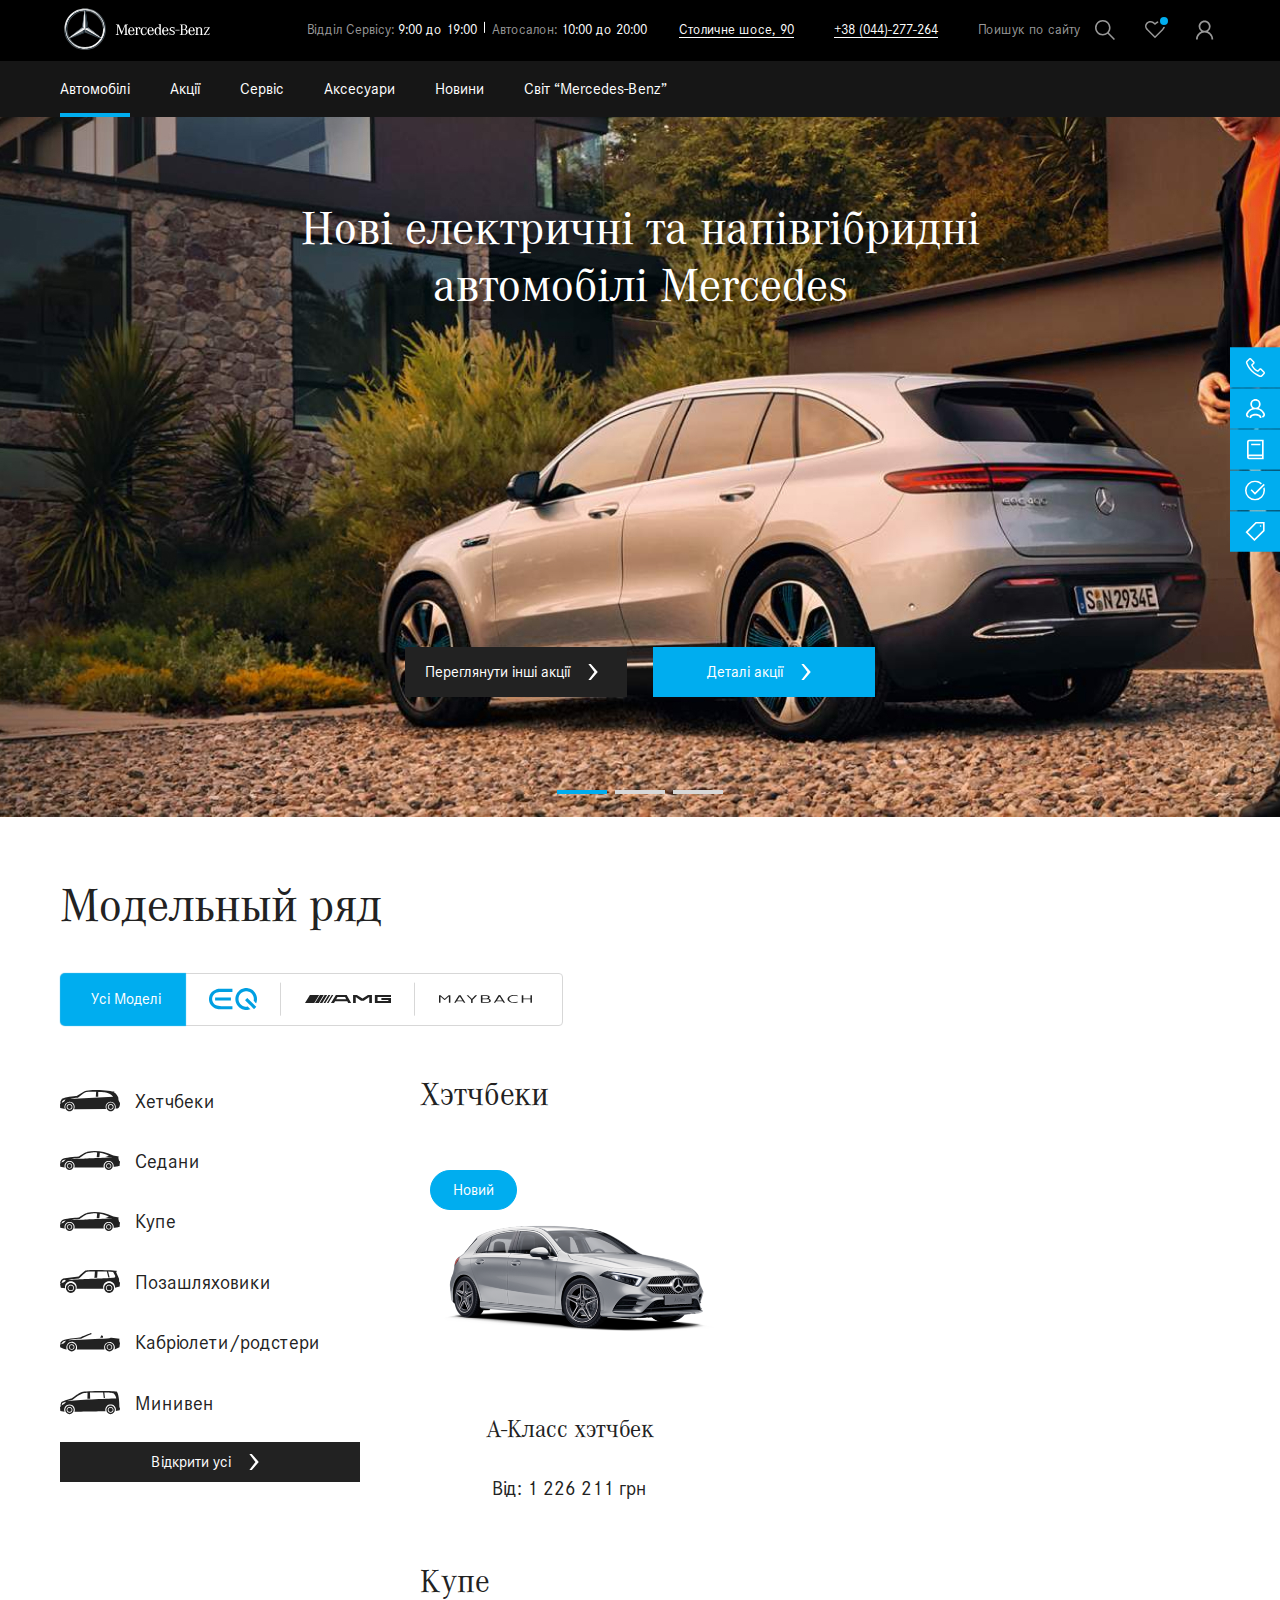
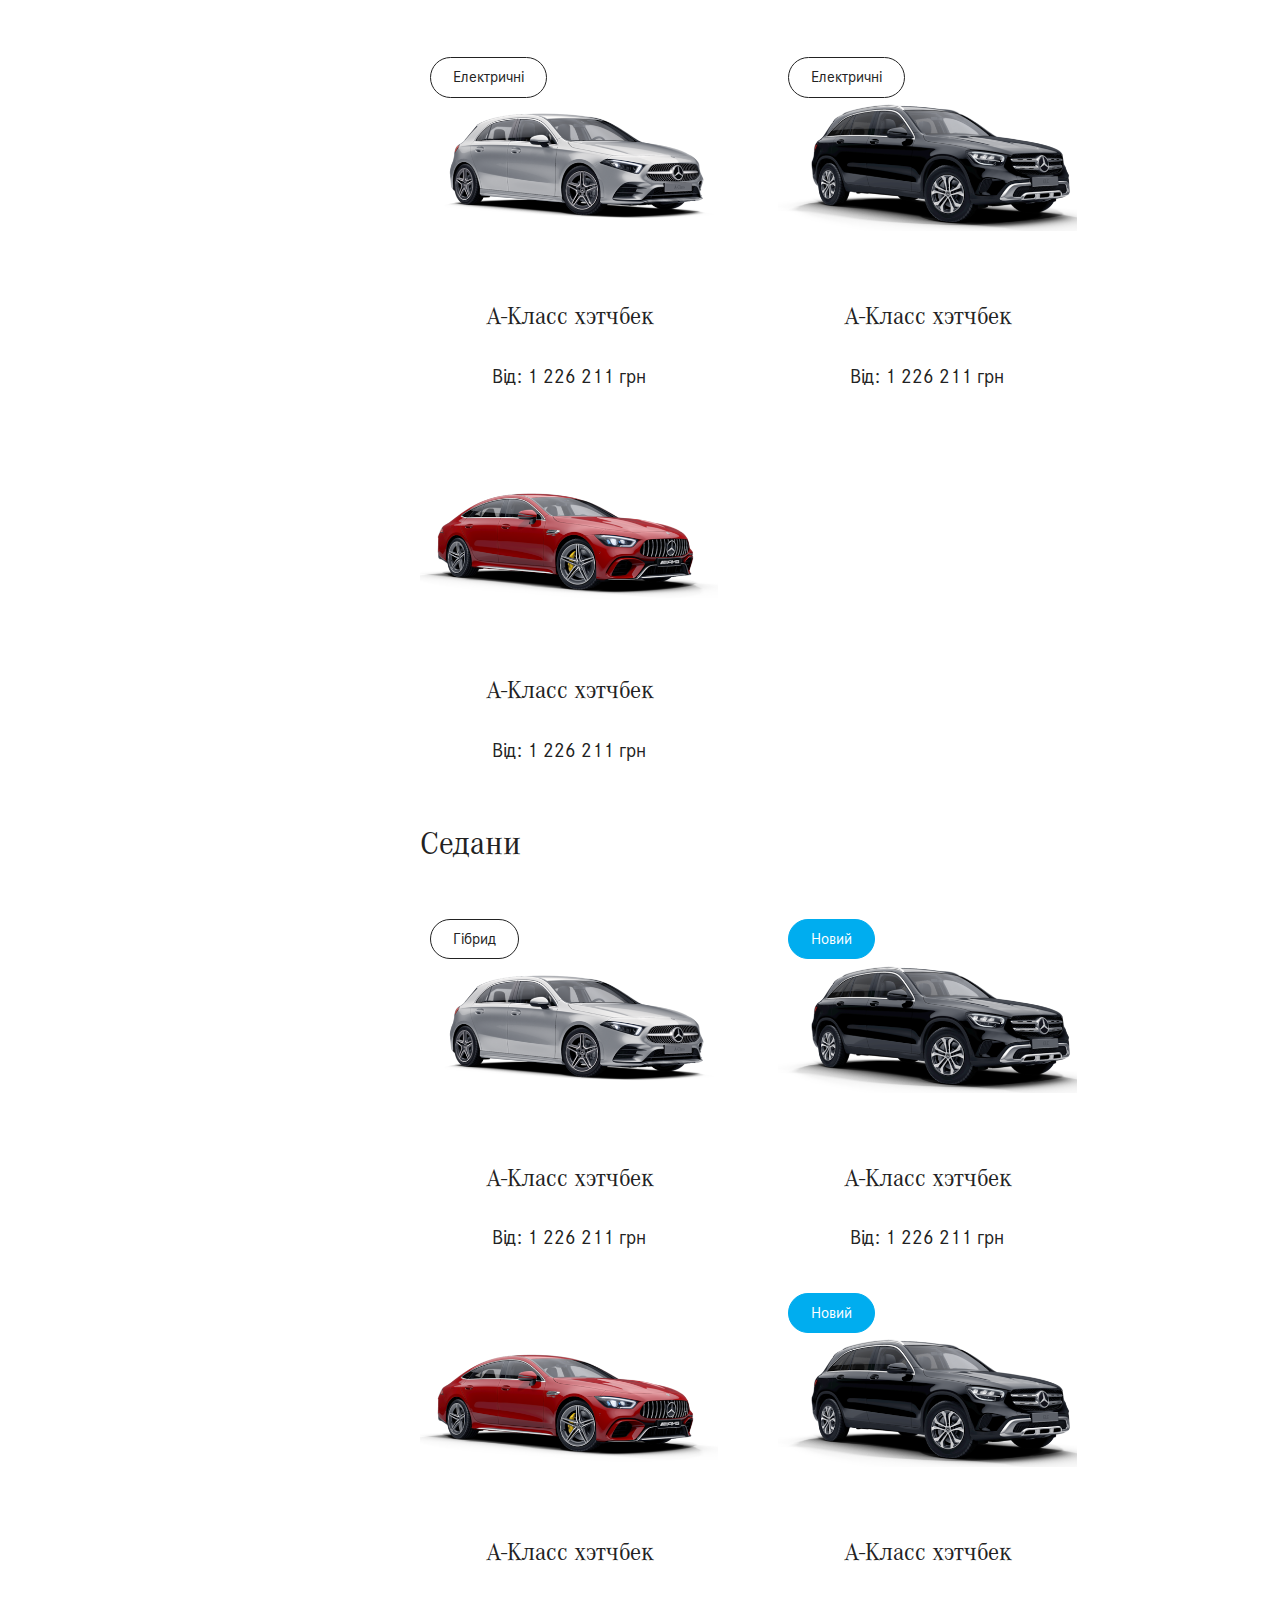
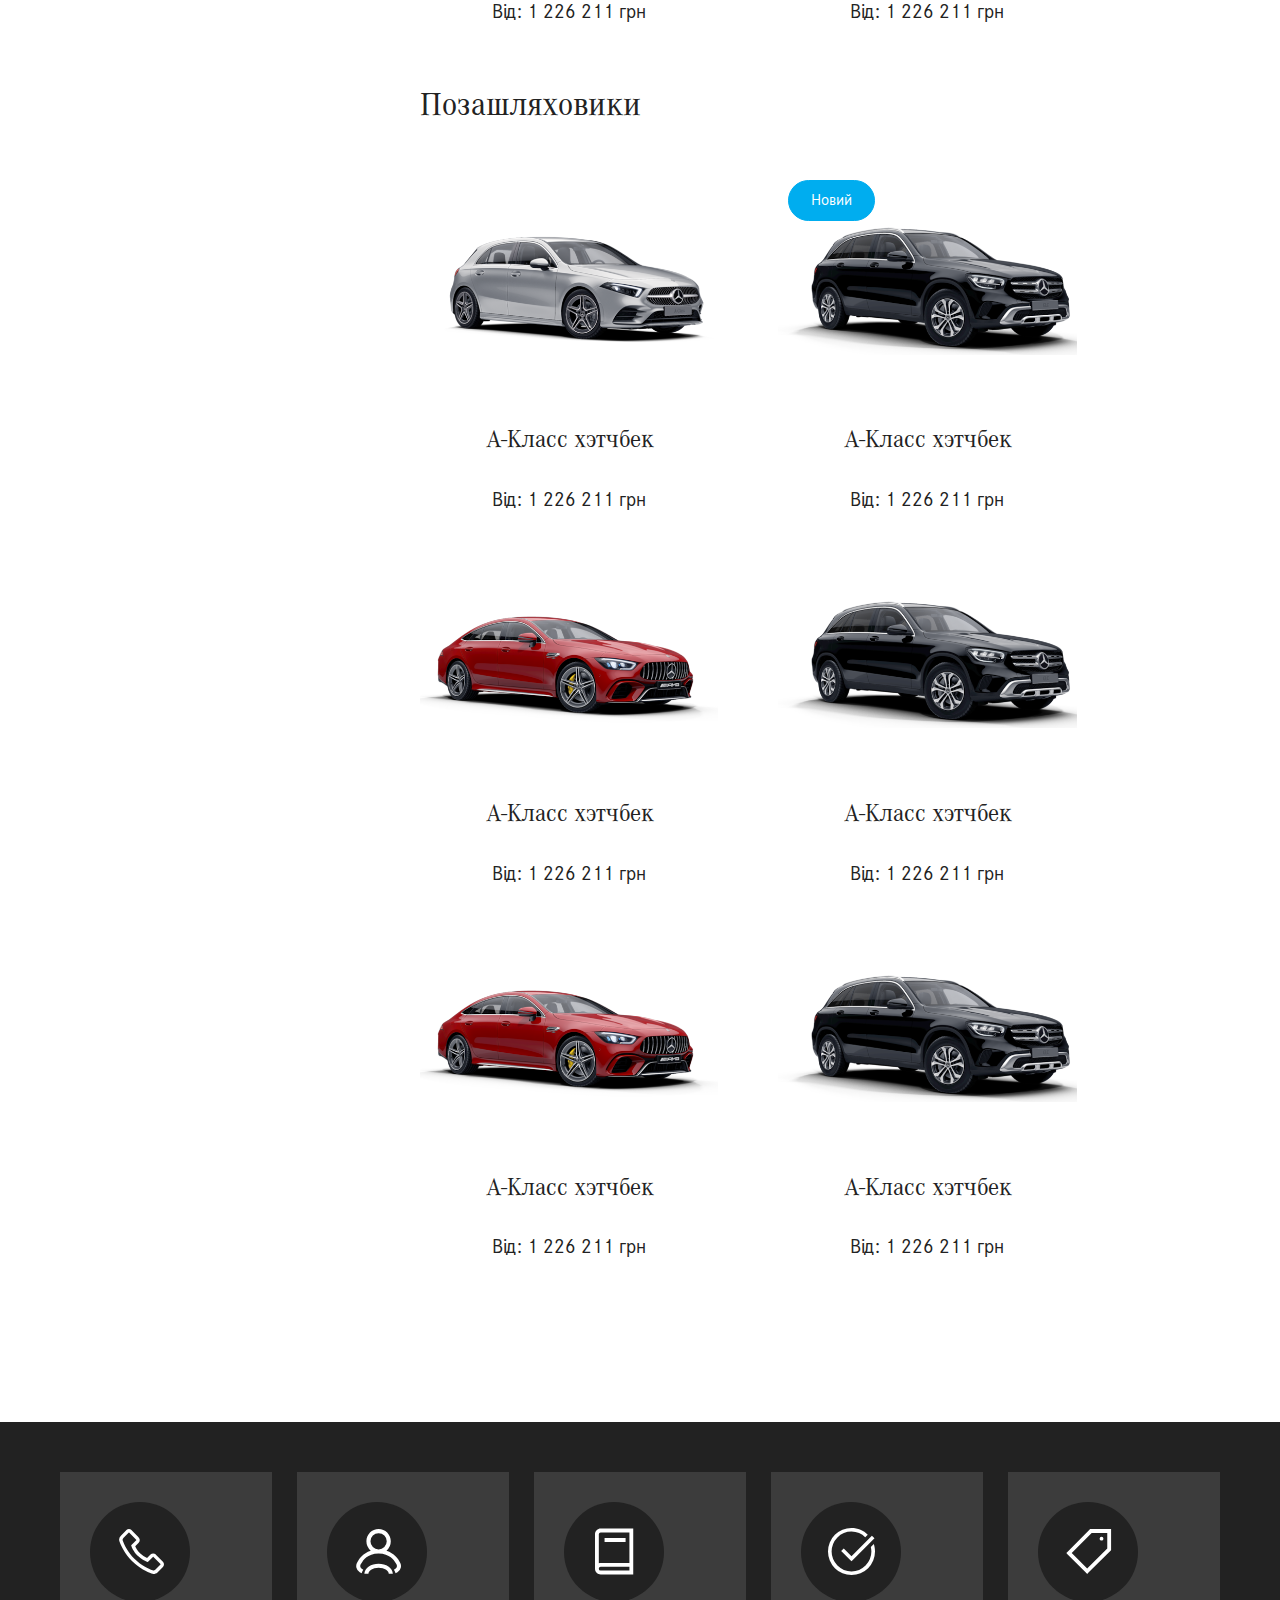
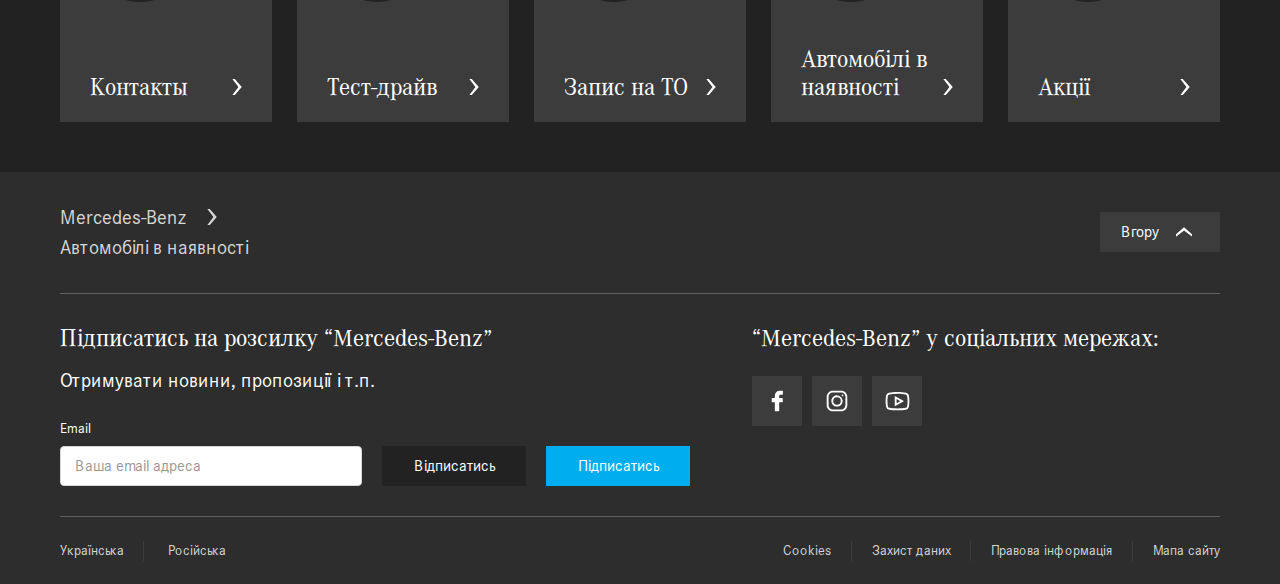
==== commit 8d2c4079: "add sticky elements" ====
--- a/index.html
+++ b/index.html
@@ -1217,7 +1217,7 @@
 						</div>
 					</div>
 					<div class="cards-group">
-						<h2 class="cards-group__title">Седани</h2>
+						<h2 class="cards-group__title">Позашляховики</h2>
 						<div class="cards-group__container">
 							<div class="cards-group__col">
 								<div class="card">
@@ -1640,6 +1640,33 @@
 		</div>
 		
 	</section>
+
+	<div class="front-catalog-sticky front-catalog _sticky">
+		<header class="front-catalog-sticky__header">
+			<div class="front-catalog__header">
+				<div class="container">
+				</div>
+			</div>
+
+			<div class="front-catalog__model-sort model-sort">
+				<div class="container">
+				</div>
+			</div>
+		</header>
+
+		<div class="front-catalog__content content">
+			<div class="container">
+				<aside class="content__aside">
+				</aside>
+				<main class="content__main">
+					<h2 class="front-catalog-sticky__group-title">
+						title
+					</h2>
+				</main>
+			</div>
+		</div>
+		
+	</div>
 
 			<footer class="site__footer footer">
 				<div class="footer__nav">
--- a/css/index.css
+++ b/css/index.css
@@ -613,6 +613,9 @@
     -webkit-box-align: center;
     align-items: center;
     -ms-flex-align: center;
+    -webkit-box-flex: 0;
+    -ms-flex: 0 0 auto;
+        flex: 0 0 auto; 
     -webkit-box-pack: center;
     -ms-flex-pack: center;
     justify-content: center;
@@ -620,7 +623,7 @@
     height: 40px;
     -webkit-transition: color .3s ease;
          -o-transition: color .3s ease;
-            transition: color .3s ease; 
+            transition: color .3s ease;
     text-decoration: none;
     color: white;
     background: #3c3c3c;
@@ -1412,6 +1415,7 @@
     -webkit-transform: translateY(calc(100% + 15px));
         -ms-transform: translateY(calc(100% + 15px));
             transform: translateY(calc(100% + 15px));
+    pointer-events: none;
     opacity: 0;
     background: #cccccc;
 }
@@ -1511,7 +1515,8 @@
     z-index: 10;
 }
 .card:hover .card__options {
-    visibility: visible; 
+    visibility: visible;
+    pointer-events: all; 
     opacity: 1;
 }
 @media (max-width: 1200px) {
@@ -1589,13 +1594,31 @@
 }
 
 .card-options__item {
+    position: relative; 
     -webkit-box-align: center;
-    align-items: center; 
+    align-items: center;
     -ms-flex-align: center;
     width: 100%;
+    padding: 8px 0;
+}
+.card-options__item::after {
+    position: absolute;
+    top: 0;
+    left: -15px;
+    width: calc(100% + 30px);
+    height: 100%;
+    content: '';
+    -webkit-transition: opacity .3s ease;
+         -o-transition: opacity .3s ease;
+            transition: opacity .3s ease; 
+    opacity: 0;
+    background: #000000;
 }
 .card-options__item:not(:last-child) {
-    margin-bottom: 16px;
+    margin-bottom: 0;
+}
+.card-options__item:hover::after {
+    opacity: .05;
 }
 
 /* views
@@ -2116,17 +2139,29 @@
 }
 
 .footer-main__breadcrumbs {
-    overflow-y: scroll;
-    width: 100%; 
     color: #d7d7d7;
 
     fill: #d7d7d7;
 }
-.footer-main__breadcrumbs .breadcrumbs__list {
-    -ms-flex-wrap: nowrap;
-        flex-wrap: nowrap;
-    padding-bottom: 8px; 
-    white-space: nowrap;
+@media (max-width: 1200px) {
+    .footer-main__breadcrumbs {
+        overflow-x: auto;
+        overflow-y: hidden;
+        width: 100%;
+    }
+}
+
+.footer-main .breadcrumbs__list {
+    width: 70%;
+}
+@media (max-width: 1200px) {
+    .footer-main .breadcrumbs__list {
+        -ms-flex-wrap: nowrap;
+            flex-wrap: nowrap;
+        width: 100%;
+        padding-bottom: 8px; 
+        white-space: nowrap;
+    }
 }
 
 .footer-main__body .row {
@@ -2274,7 +2309,12 @@
 }
 
 .subscribe .form-group {
-    margin-bottom: 25px;
+    margin-bottom: 0;
+}
+@media (max-width: 660px) {
+    .subscribe .form-group {
+        margin-bottom: 25px;
+    }
 }
 
 .social {
@@ -2587,6 +2627,7 @@
 }
 
 .front-catalog__header {
+    height: 156px; 
     padding: 60px 0 40px;
 }
 @media (max-width: 1200px) {
@@ -2613,6 +2654,7 @@
 }
 
 .front-catalog__model-sort {
+    min-height: 102px; 
     padding-bottom: 50px;
 }
 @media (max-width: 1200px) {
@@ -2680,7 +2722,6 @@
 }
 .model-sort__item:not(:last-child)::after {
     position: absolute;
-    z-index: -1; 
     top: 50%;
     right: 0;
     width: 1px;
@@ -2688,7 +2729,7 @@
     content: '';
     -webkit-transform: translateY(-50%);
         -ms-transform: translateY(-50%);
-            transform: translateY(-50%);
+            transform: translateY(-50%); 
     background: #d7d7d7;
 }
 @media (max-width: 1200px) {
@@ -2912,6 +2953,43 @@
     }
 }
 
+.front-catalog-sticky {
+    position: fixed;
+    z-index: 200;
+    top: 0;
+    display: none;
+    visibility: hidden;
+    width: 100%;
+    opacity: 0; 
+    background: rgba(255, 255, 255, .95);
+}
+.front-catalog-sticky__header {
+    position: relative;
+    z-index: 200;
+}
+.front-catalog-sticky__group-title {
+    padding-bottom: 32px;
+    border-bottom: 1px solid #d7d7d7;
+}
+.front-catalog-sticky._is-visible {
+    display: block;
+    visibility: visible;
+    opacity: 1;
+}
+
+.front-catalog._sticky .content__aside {
+    position: relative;
+}
+
+.front-catalog._sticky .category-sort {
+    position: absolute;
+    width: 100%;
+}
+
+.front-catalog {
+    margin-bottom: 100px;
+}
+
 /* Popup
 ===================================================*/
 /*============================================================================
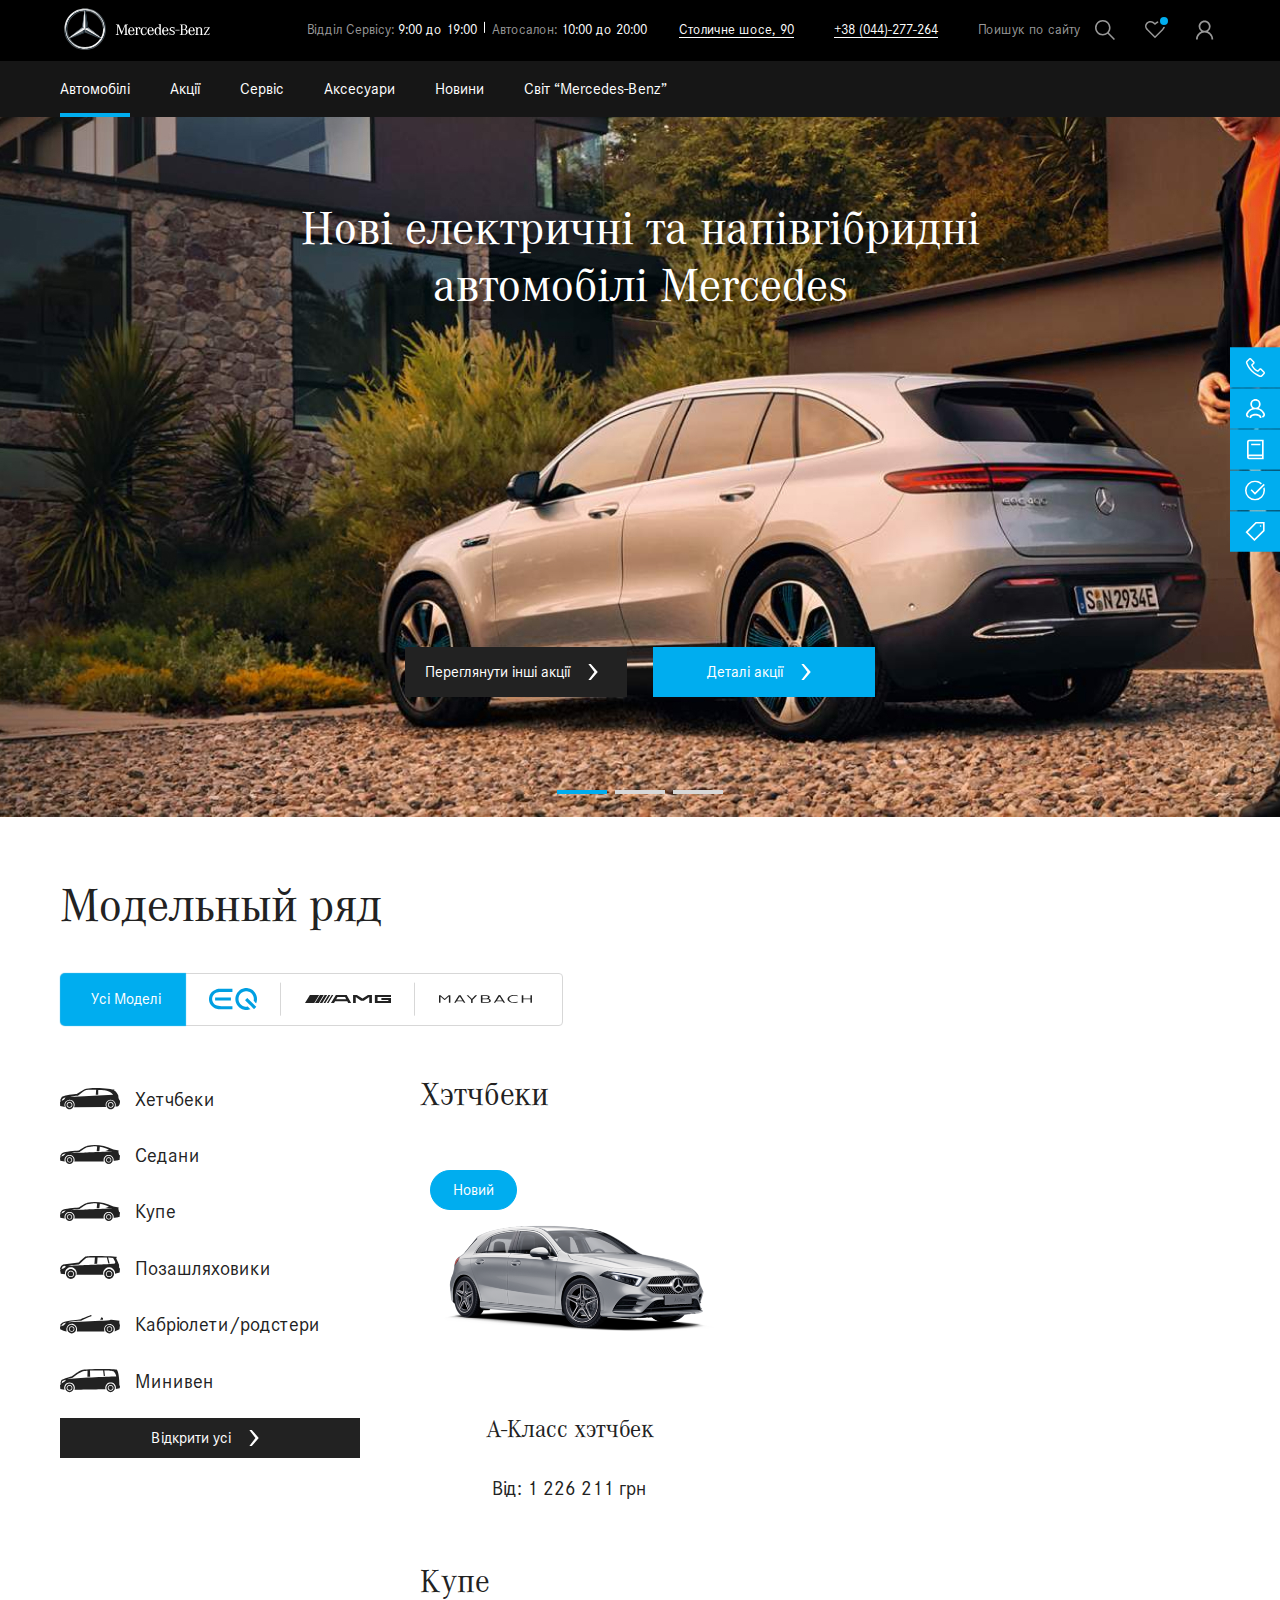
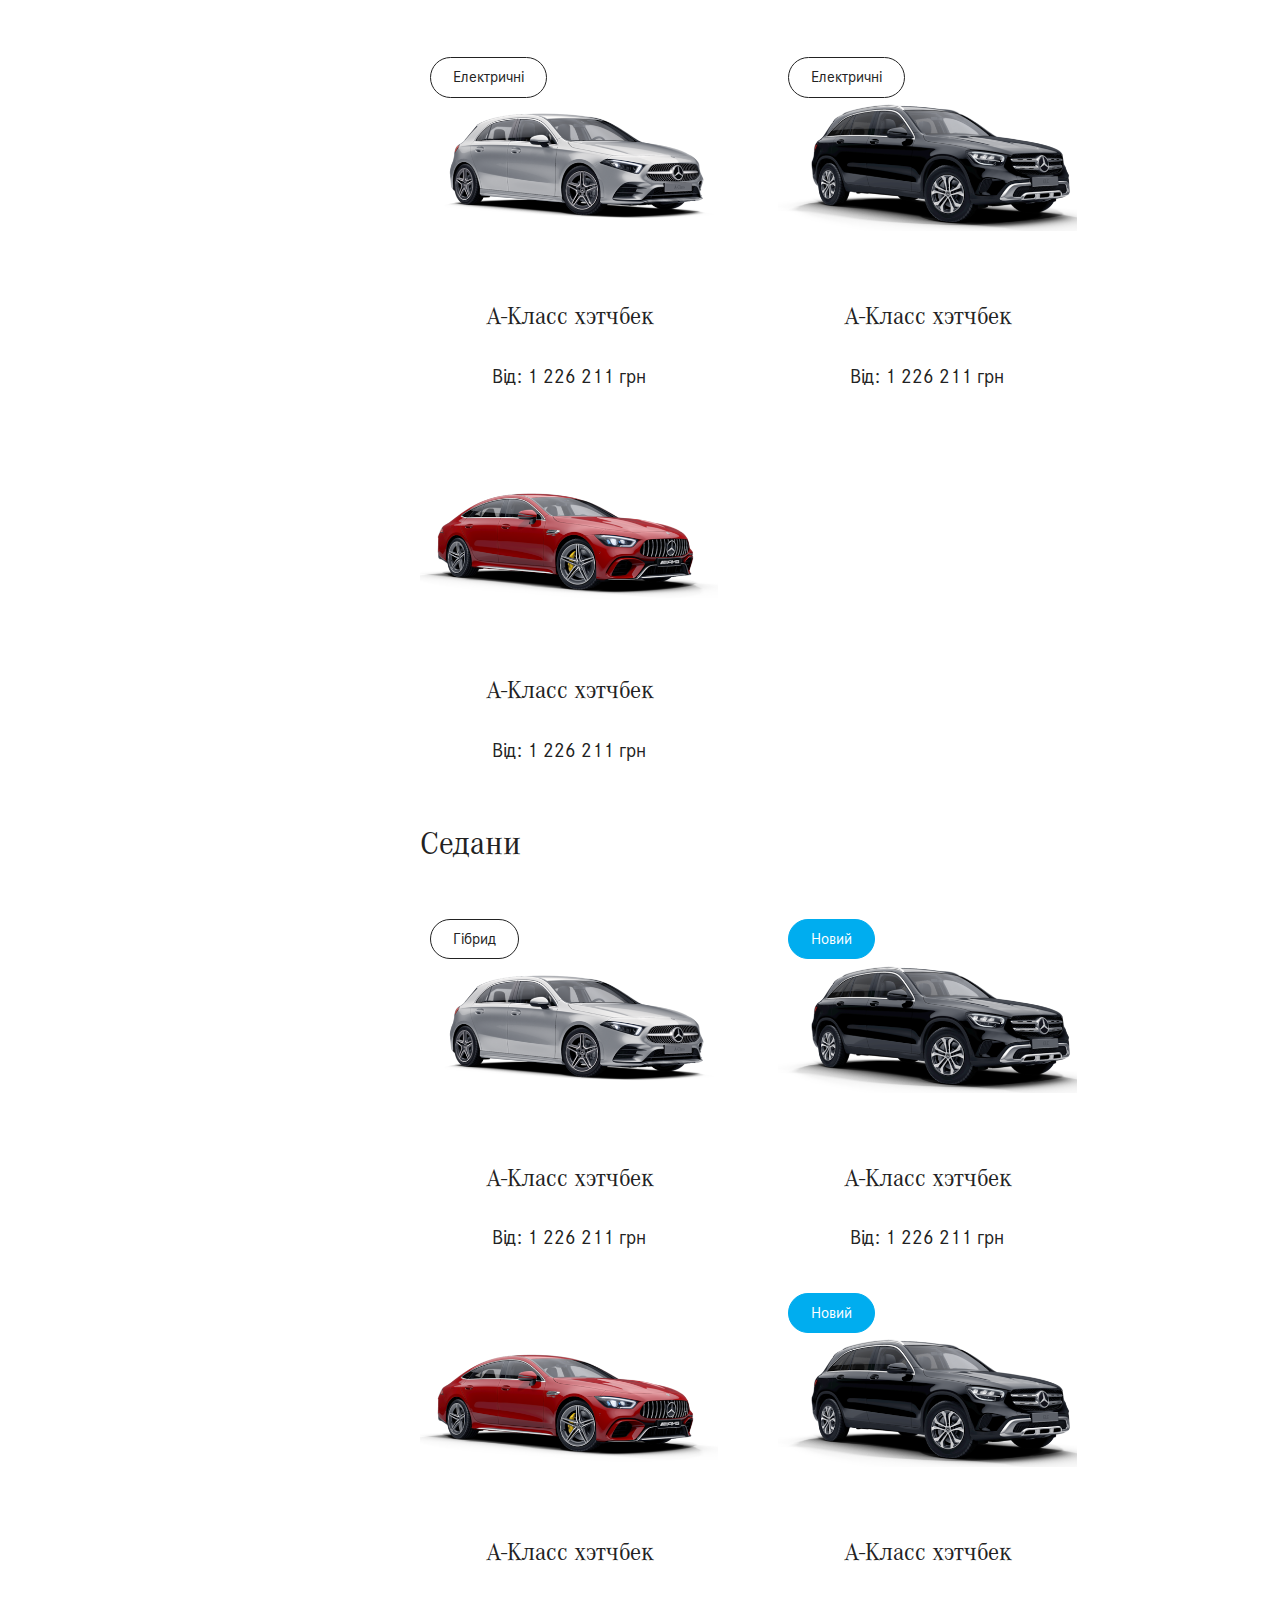
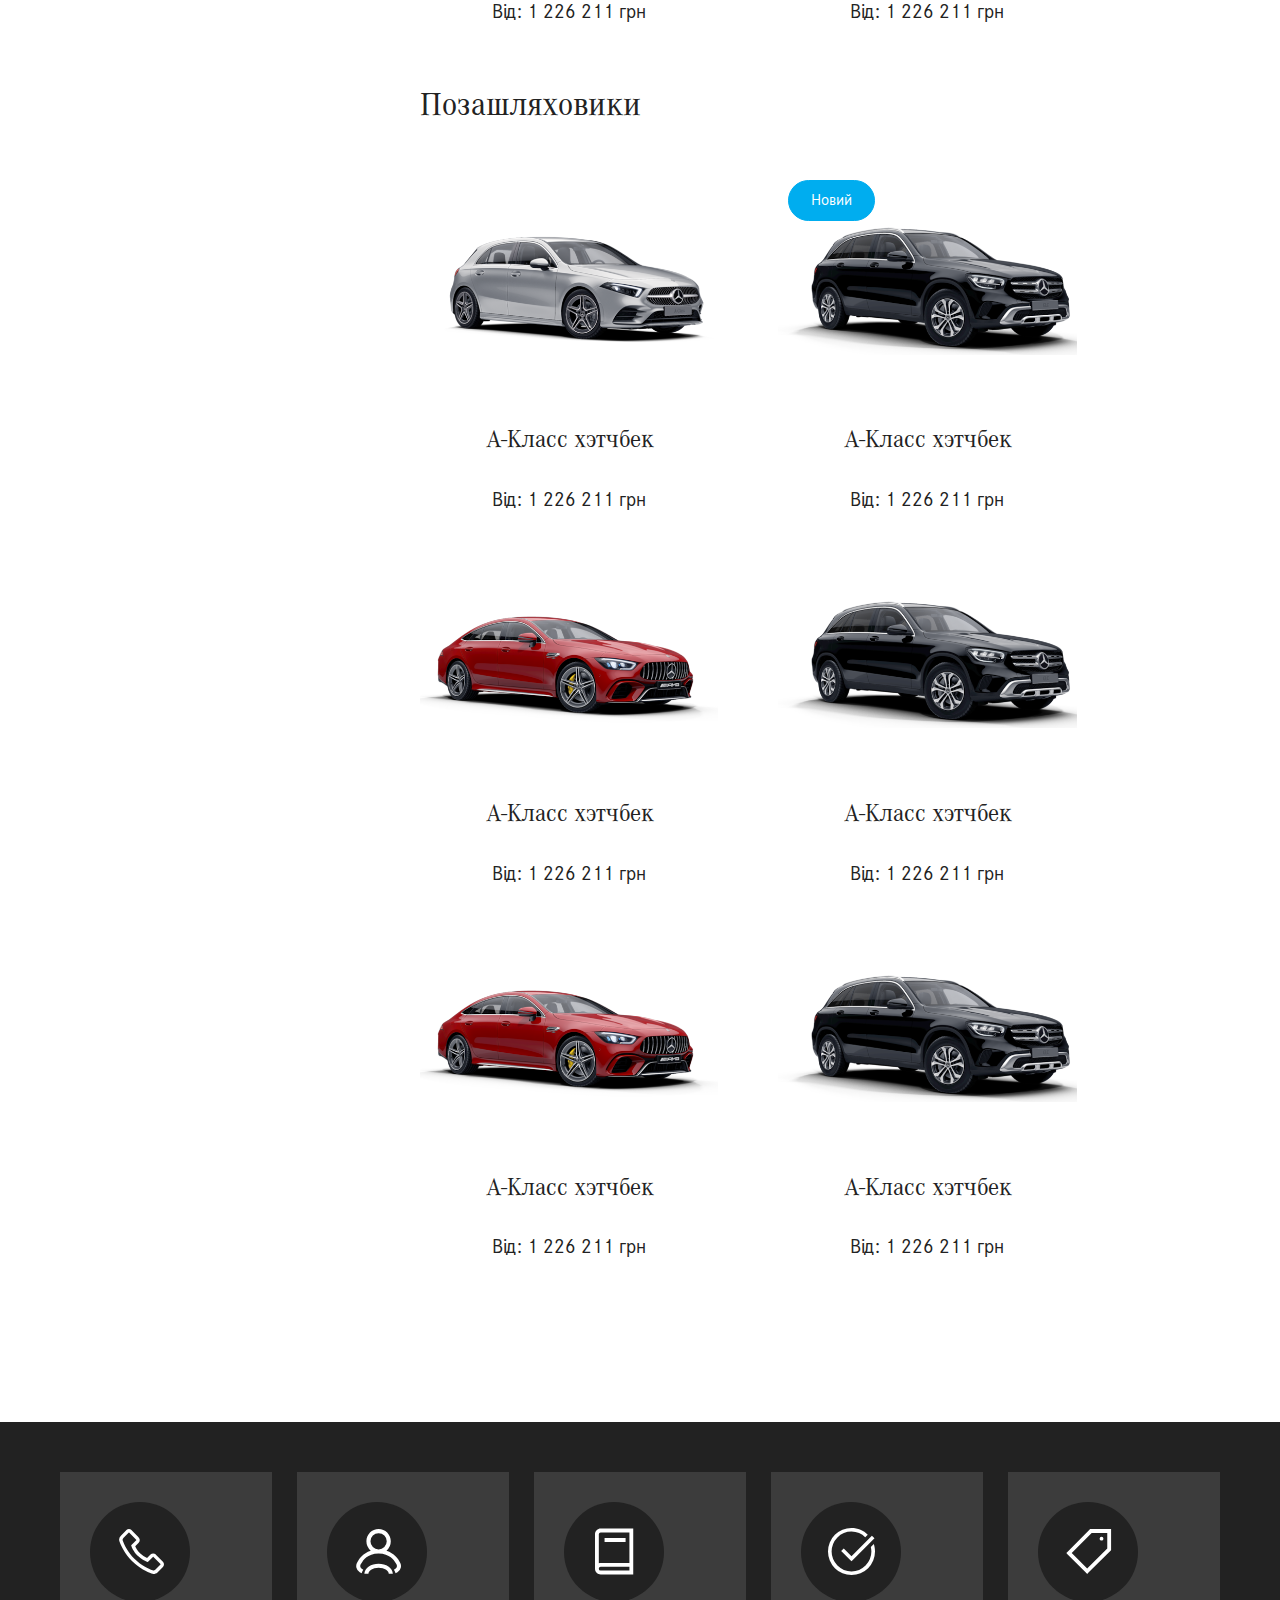
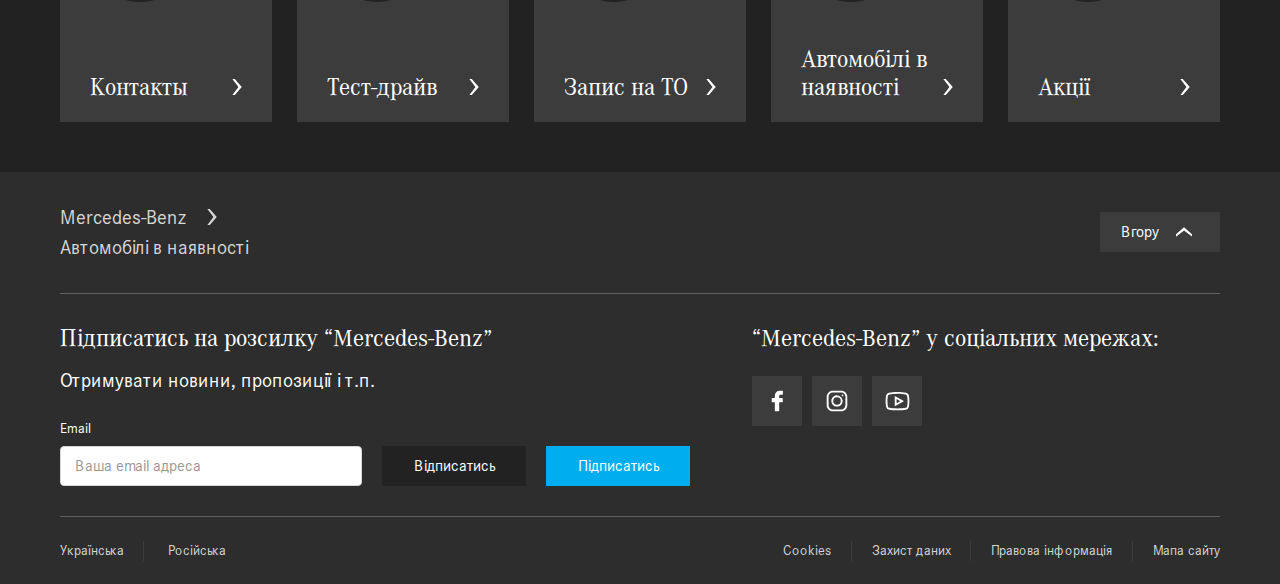
==== commit ce23de4a: "fix scroll filter" ====
--- a/index.html
+++ b/index.html
@@ -1660,7 +1660,7 @@
 				</aside>
 				<main class="content__main">
 					<h2 class="front-catalog-sticky__group-title">
-						title
+						
 					</h2>
 				</main>
 			</div>
--- a/css/index.css
+++ b/css/index.css
@@ -2891,7 +2891,7 @@
     -webkit-box-align: center;
     align-items: center;
     -ms-flex-align: center;
-    padding: 10px 0;
+    padding: 8px 0;
     -webkit-transition: opacity .3s ease,     color .3s ease;
          -o-transition: opacity .3s ease,@@ -2960,6 +2960,8 @@
     display: none;
     visibility: hidden;
     width: 100%;
+    -webkit-transform: translateZ(0);
+            transform: translateZ(0);
     opacity: 0; 
     background: rgba(255, 255, 255, .95);
 }
@@ -2968,7 +2970,8 @@
     z-index: 200;
 }
 .front-catalog-sticky__group-title {
-    padding-bottom: 32px;
+    margin-top: -10px; 
+    padding-bottom: 30px;
     border-bottom: 1px solid #d7d7d7;
 }
 .front-catalog-sticky._is-visible {
@@ -2977,6 +2980,10 @@
     opacity: 1;
 }
 
+.site {
+    position: relative;
+}
+
 .front-catalog._sticky .content__aside {
     position: relative;
 }
@@ -2986,7 +2993,7 @@
     width: 100%;
 }
 
-.front-catalog {
+.front-catalog:not(._sticky) {
     margin-bottom: 100px;
 }
 
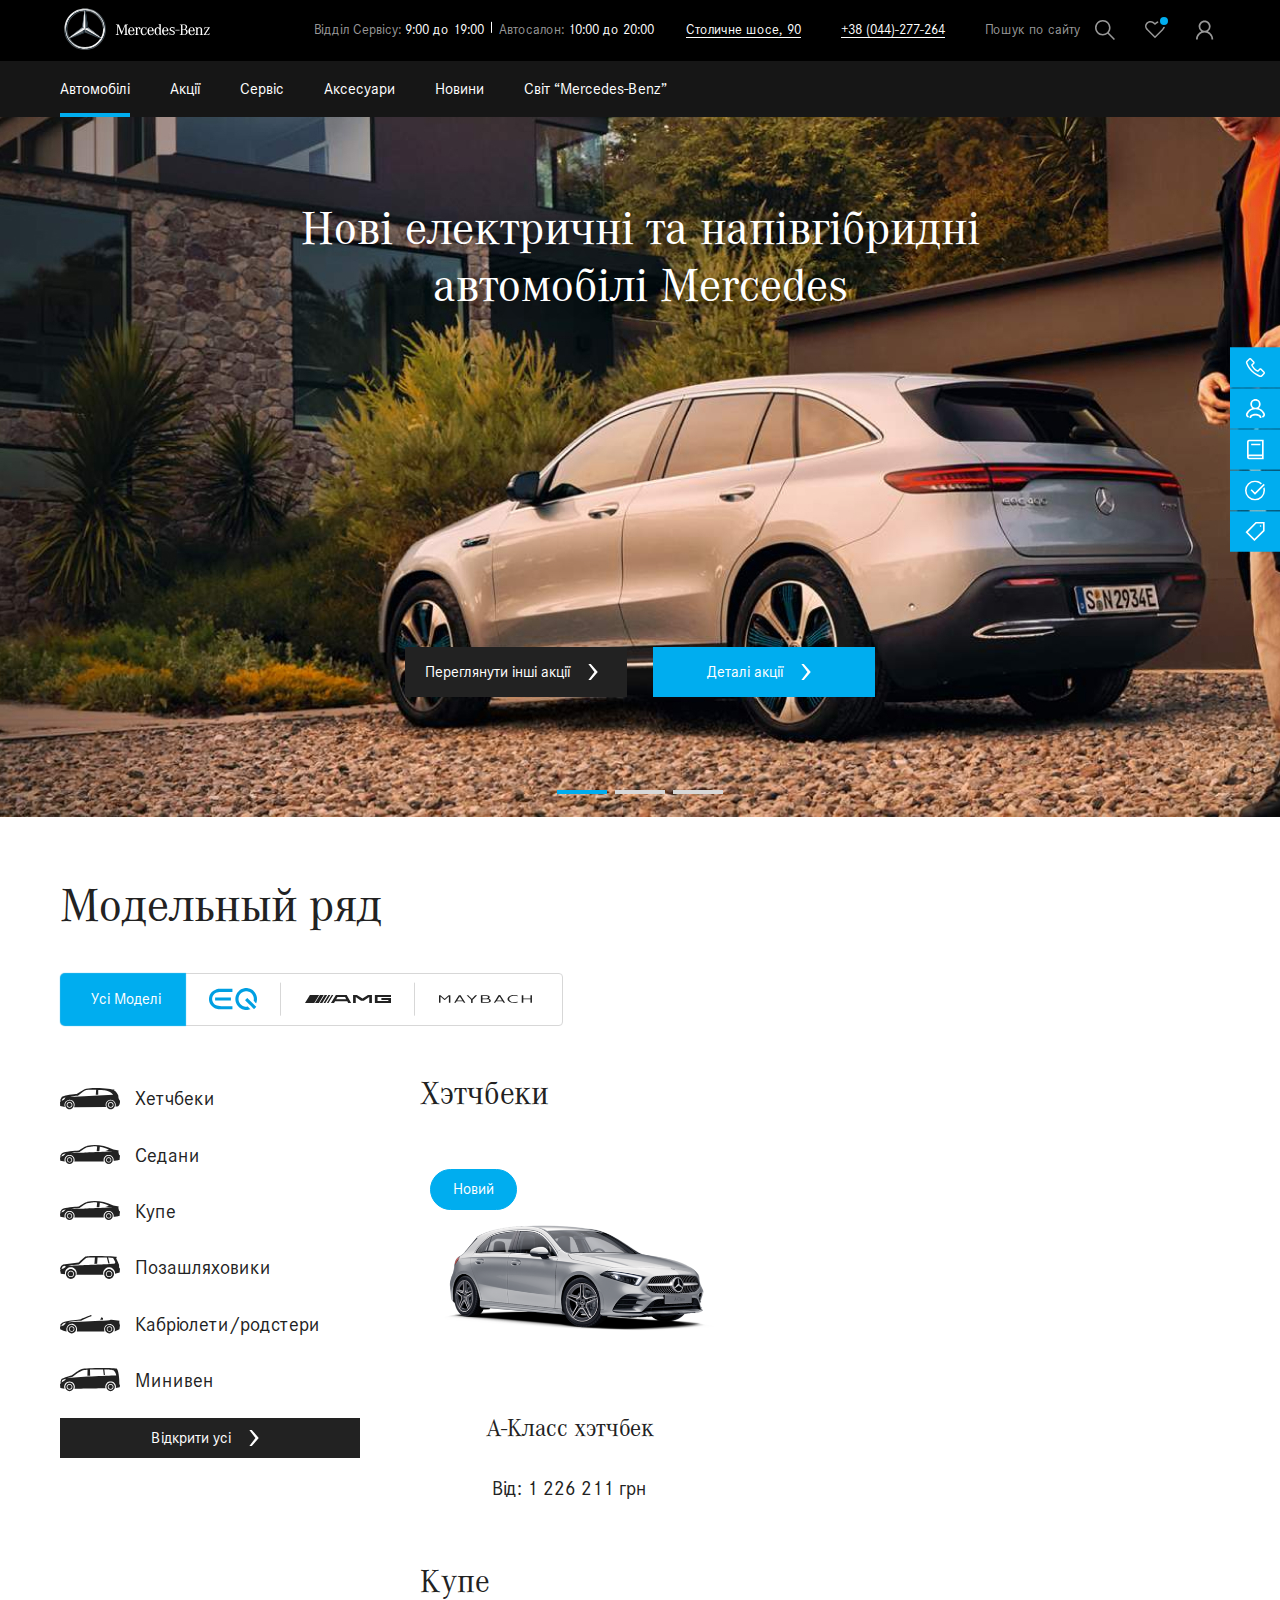
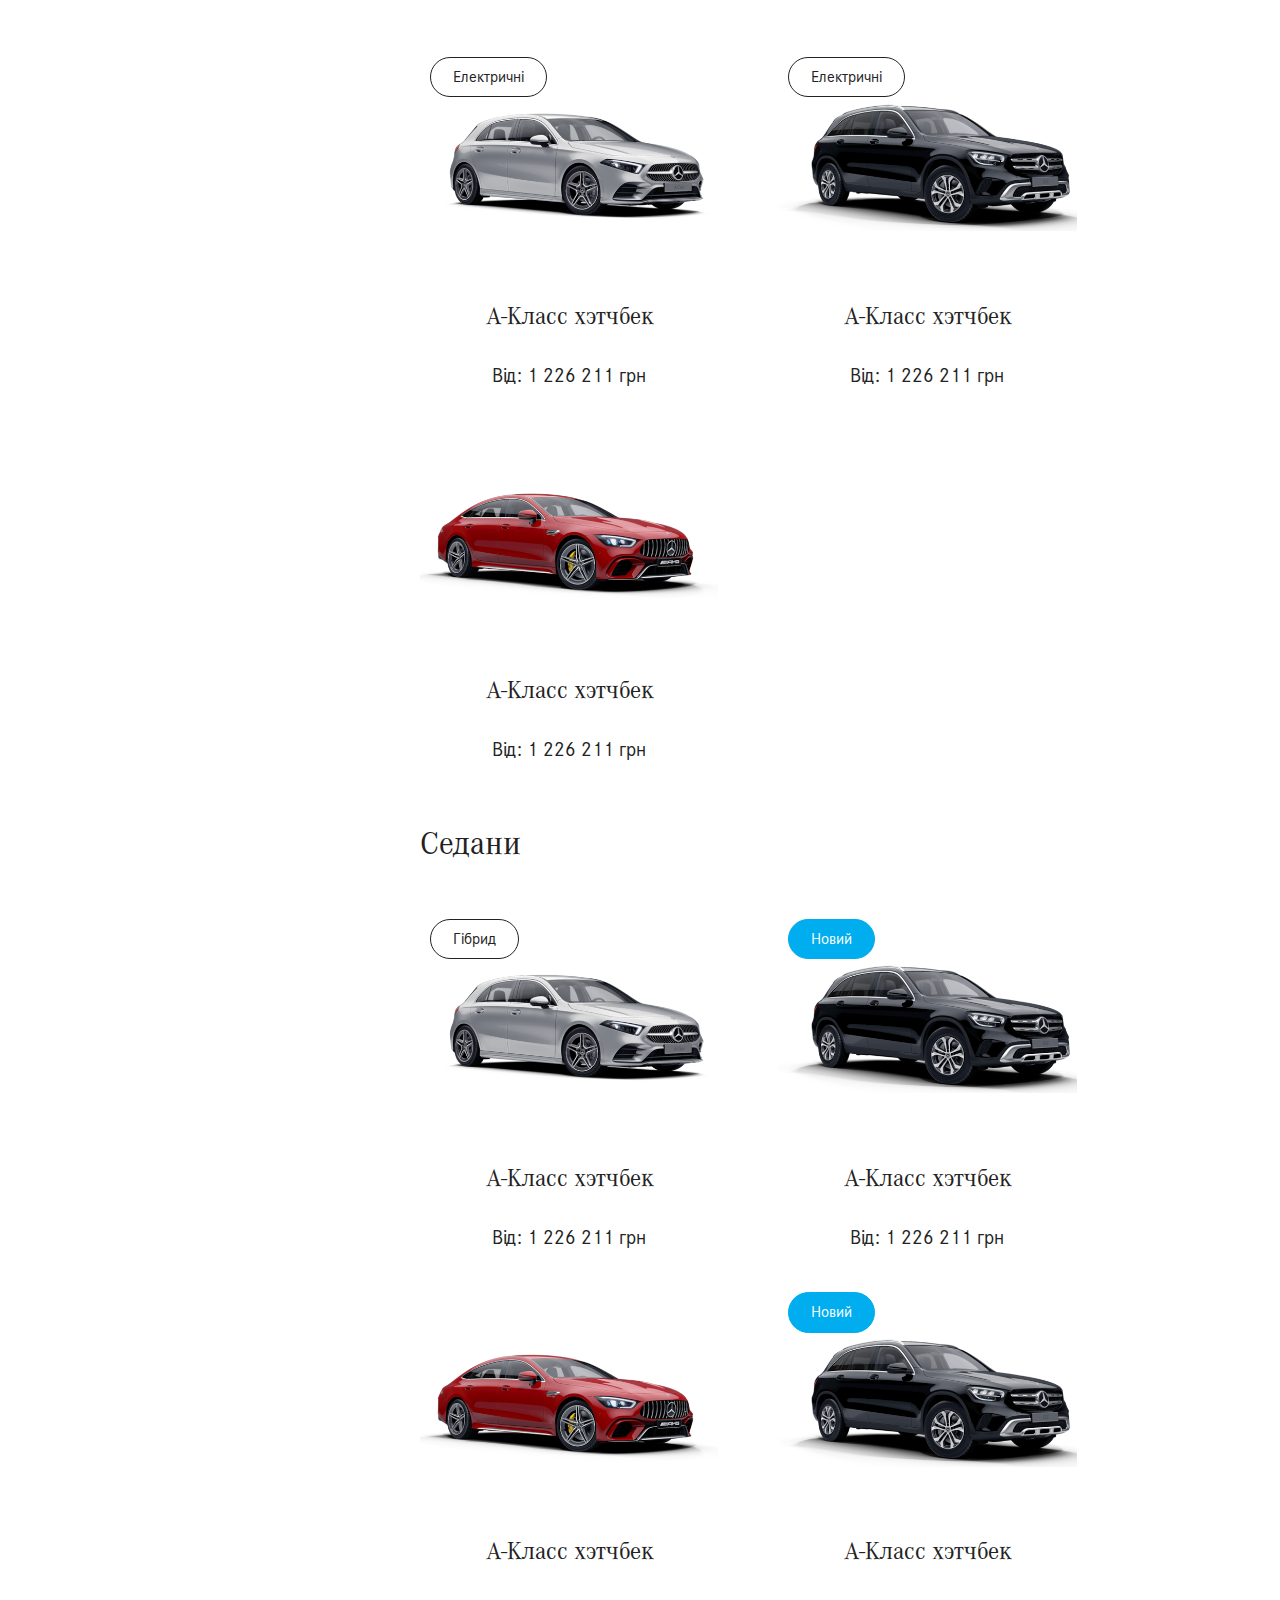
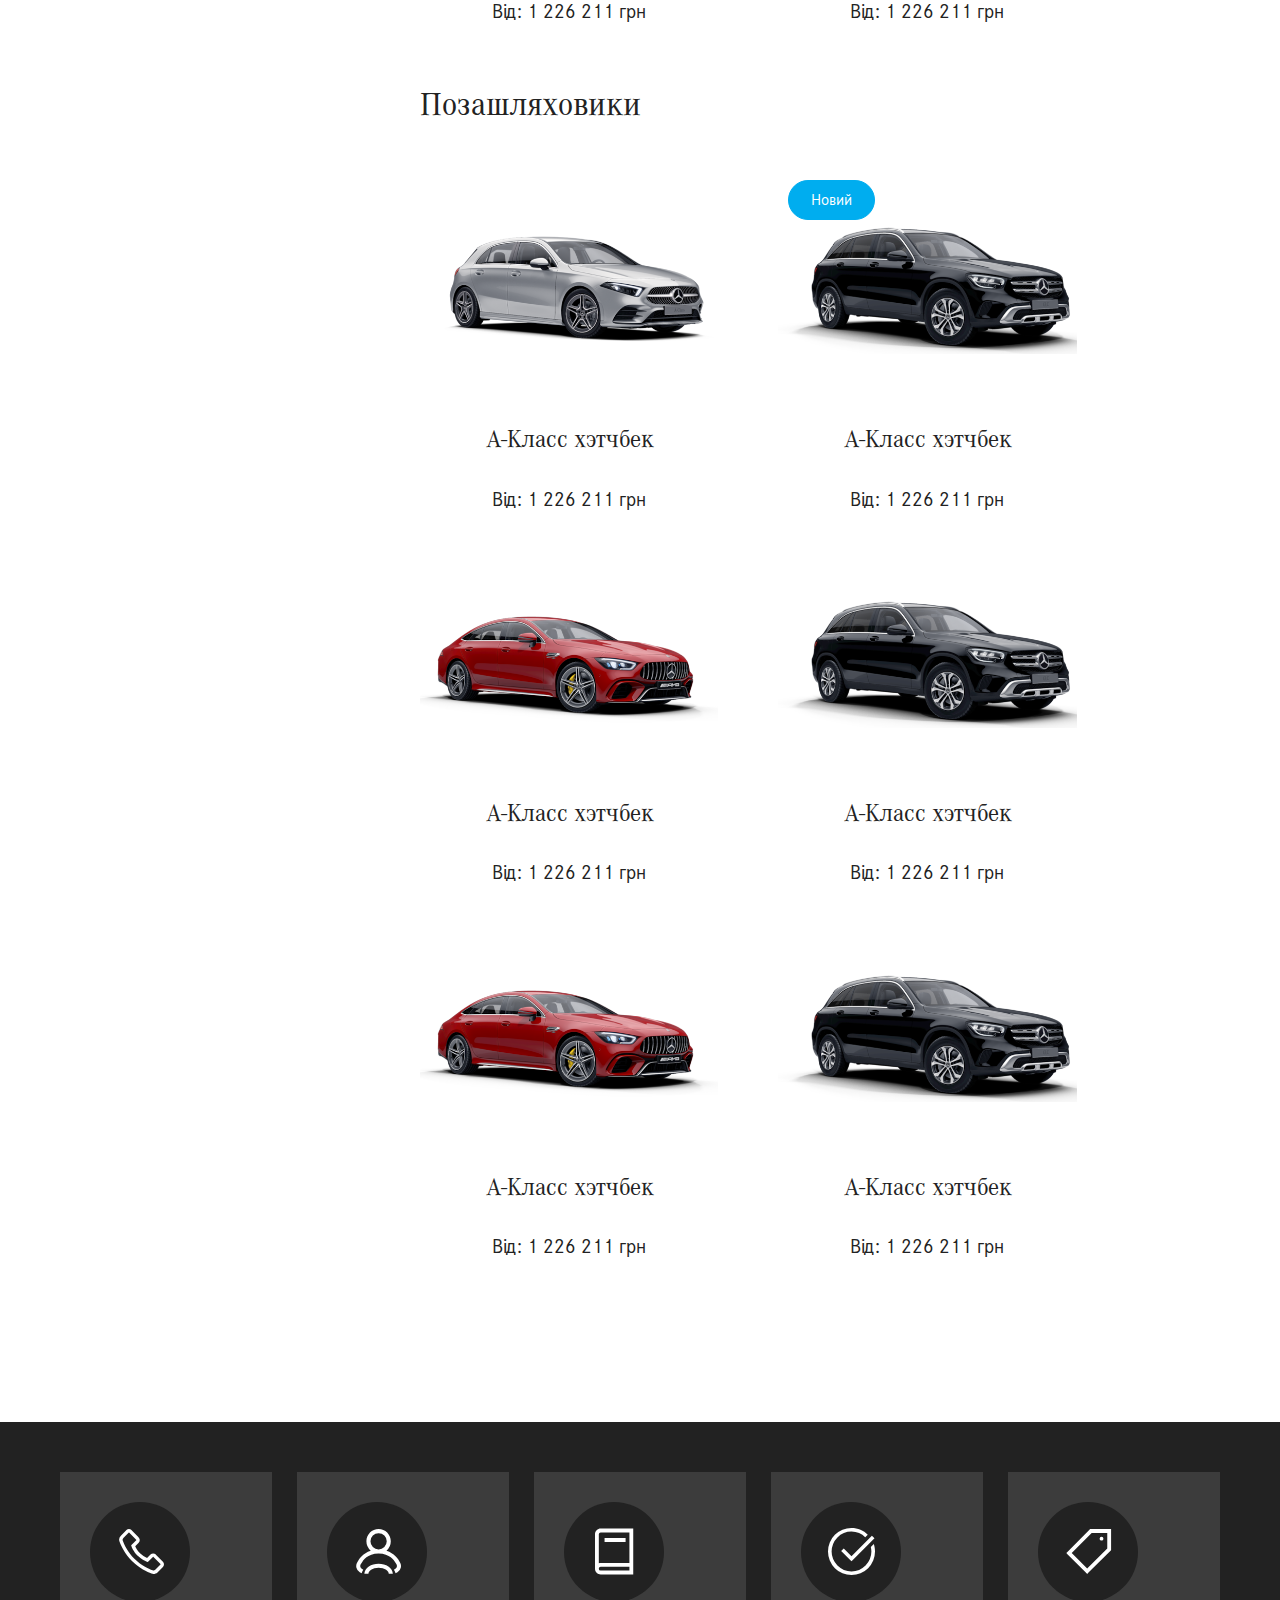
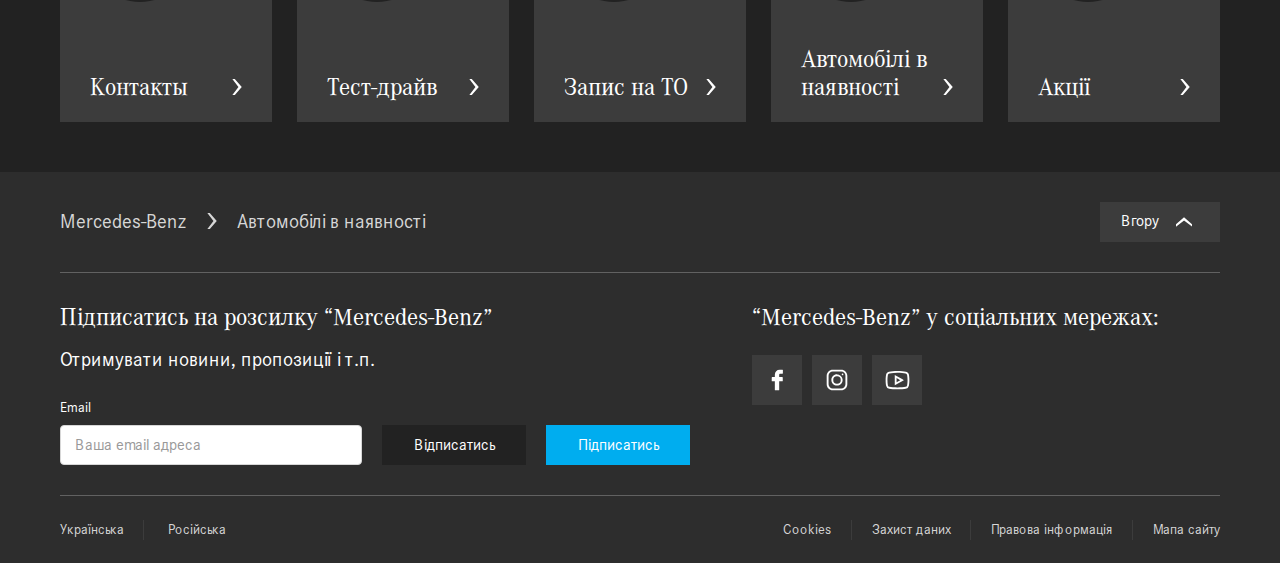
==== commit e357b05b: "fix sticki nav" ====
--- a/index.html
+++ b/index.html
@@ -55,7 +55,7 @@
 					
 					<div class="header__controll"> 
 						<button class="button _icon header__search">
-							Поишук по сайту
+							Пошук по сайту
 							<span class="icon">
 								<svg class="icon-search">
 									<use xlink:href="symbol/sprite.svg#icon-search"></use>
@@ -1640,7 +1640,6 @@
 		</div>
 		
 	</section>
-
 	<div class="front-catalog-sticky front-catalog _sticky">
 		<header class="front-catalog-sticky__header">
 			<div class="front-catalog__header">
--- a/css/index.css
+++ b/css/index.css
@@ -893,6 +893,10 @@
 /*============================================================================
 	COMMON
 ==============================================================================*/
+.site {
+    position: relative;
+}
+
 .container {
     max-width: 1440px;
     margin: 0 auto;
@@ -1494,9 +1498,9 @@
     }
 }
 .card__show-options._is-active {
-    -webkit-transform: rotate(45deg);
-        -ms-transform: rotate(45deg);
-            transform: rotate(45deg);
+    -webkit-transform: rotate(135deg);
+        -ms-transform: rotate(135deg);
+            transform: rotate(135deg);
 }
 .card:hover {
     z-index: 13;
@@ -2139,6 +2143,7 @@
 }
 
 .footer-main__breadcrumbs {
+    width: 70%; 
     color: #d7d7d7;
 
     fill: #d7d7d7;
@@ -2151,9 +2156,6 @@
     }
 }
 
-.footer-main .breadcrumbs__list {
-    width: 70%;
-}
 @media (max-width: 1200px) {
     .footer-main .breadcrumbs__list {
         -ms-flex-wrap: nowrap;
@@ -2632,6 +2634,7 @@
 }
 @media (max-width: 1200px) {
     .front-catalog__header {
+        height: 86px; 
         padding: 29px 0 29px;
     }
 }
@@ -2654,11 +2657,12 @@
 }
 
 .front-catalog__model-sort {
-    min-height: 102px; 
+    height: 102px; 
     padding-bottom: 50px;
 }
 @media (max-width: 1200px) {
     .front-catalog__model-sort {
+        height: 70px; 
         padding-bottom: 30px;
     }
 }
@@ -2666,6 +2670,41 @@
     .front-catalog__model-sort {
         padding-bottom: 20px;
     }
+}
+
+@media (max-width: 1200px) {
+    .front-catalog .content__aside {
+        height: 91px;
+    }
+}
+
+.front-catalog._sticky .front-catalog__header {
+    height: 136px; 
+    padding: 40px 0;
+}
+@media (max-width: 1200px) {
+    .front-catalog._sticky .front-catalog__header {
+        height: 86px; 
+        padding: 29px 0 29px;
+    }
+}
+
+.front-catalog._sticky .content__aside {
+    position: relative;
+}
+
+.front-catalog._sticky .category-sort {
+    position: absolute;
+    width: 100%;
+}
+@media (max-width: 1200px) {
+    .front-catalog._sticky .category-sort {
+        position: relative;
+    }
+}
+
+.front-catalog:not(._sticky) {
+    margin-bottom: 100px;
 }
 
 .model-sort__content {
@@ -2974,27 +3013,20 @@
     padding-bottom: 30px;
     border-bottom: 1px solid #d7d7d7;
 }
+@media (max-width: 1200px) {
+    .front-catalog-sticky__group-title {
+        font-family: 'CorporateA', serif;
+        font-size: 24px;
+        font-weight: 400;
+        line-height: 1.185;
+        padding-bottom: 20px; 
+        color: #222222;
+    }
+}
 .front-catalog-sticky._is-visible {
     display: block;
     visibility: visible;
     opacity: 1;
-}
-
-.site {
-    position: relative;
-}
-
-.front-catalog._sticky .content__aside {
-    position: relative;
-}
-
-.front-catalog._sticky .category-sort {
-    position: absolute;
-    width: 100%;
-}
-
-.front-catalog:not(._sticky) {
-    margin-bottom: 100px;
 }
 
 /* Popup
